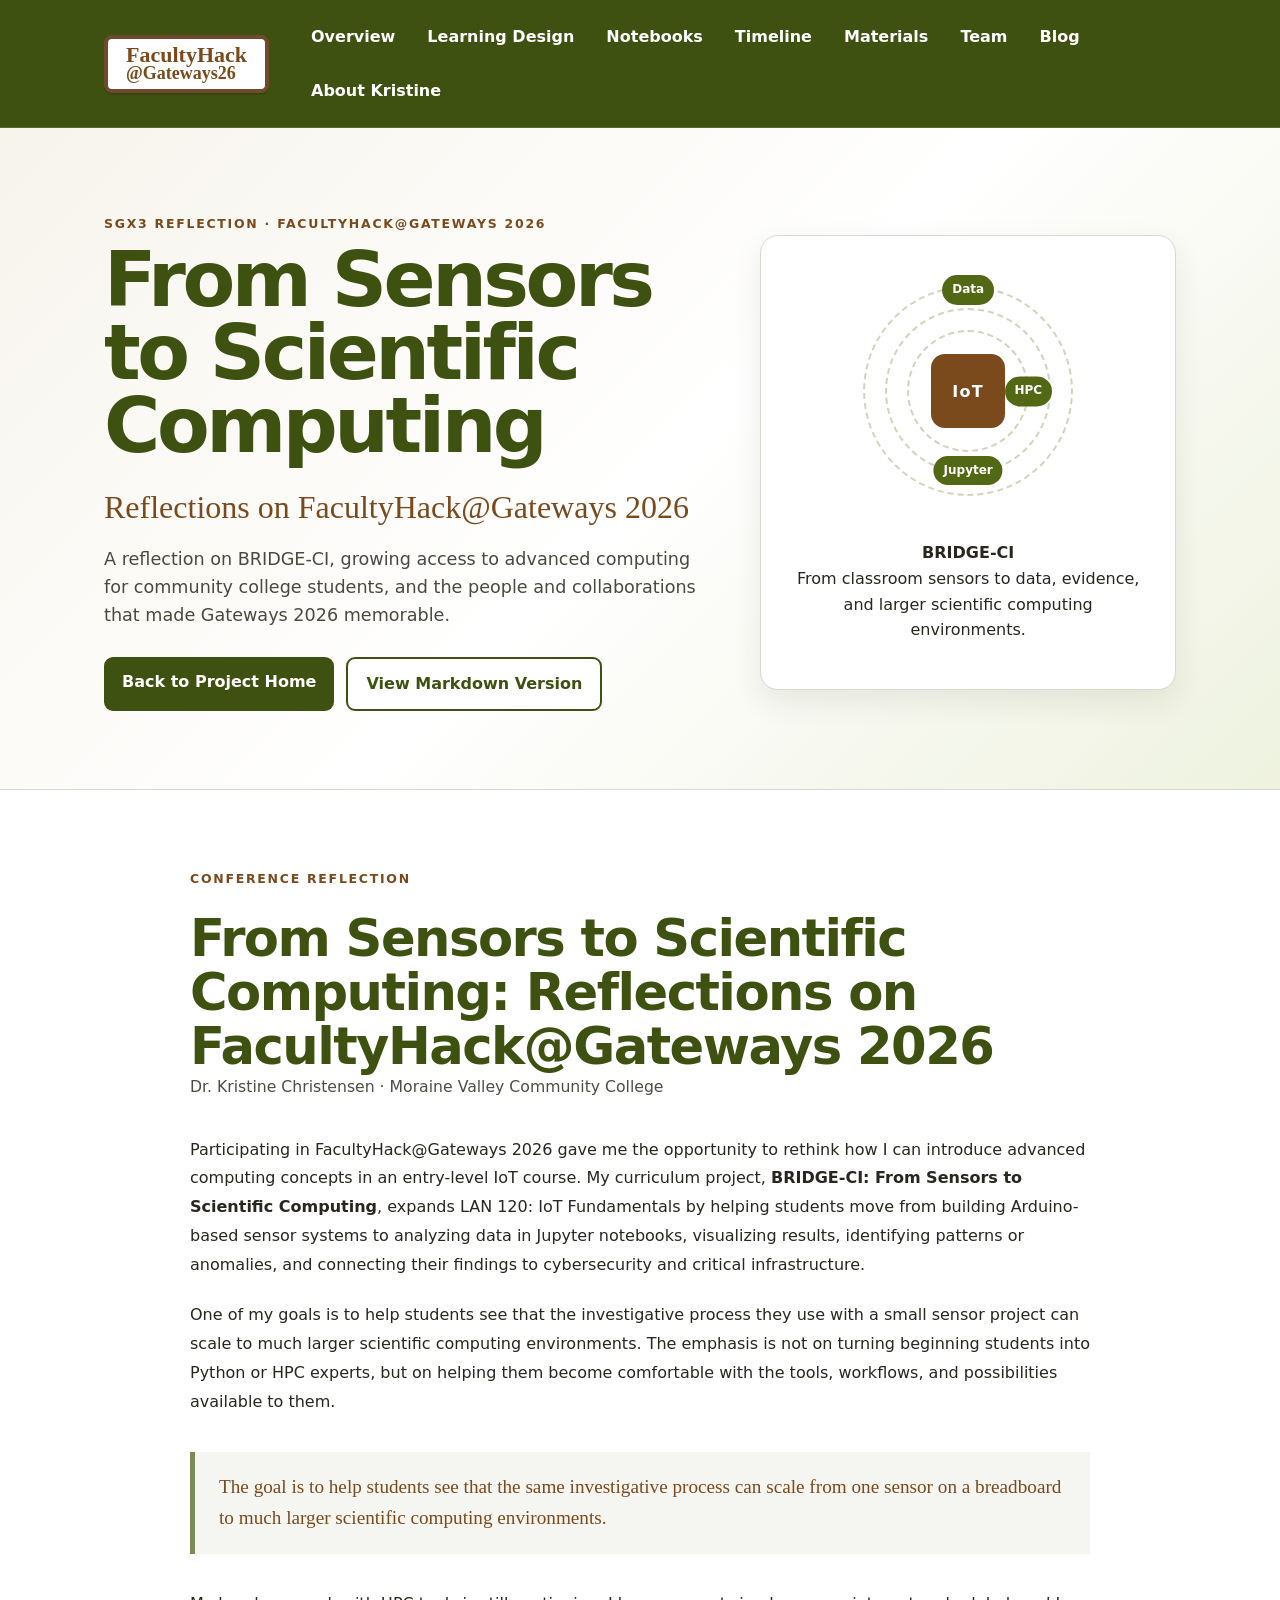
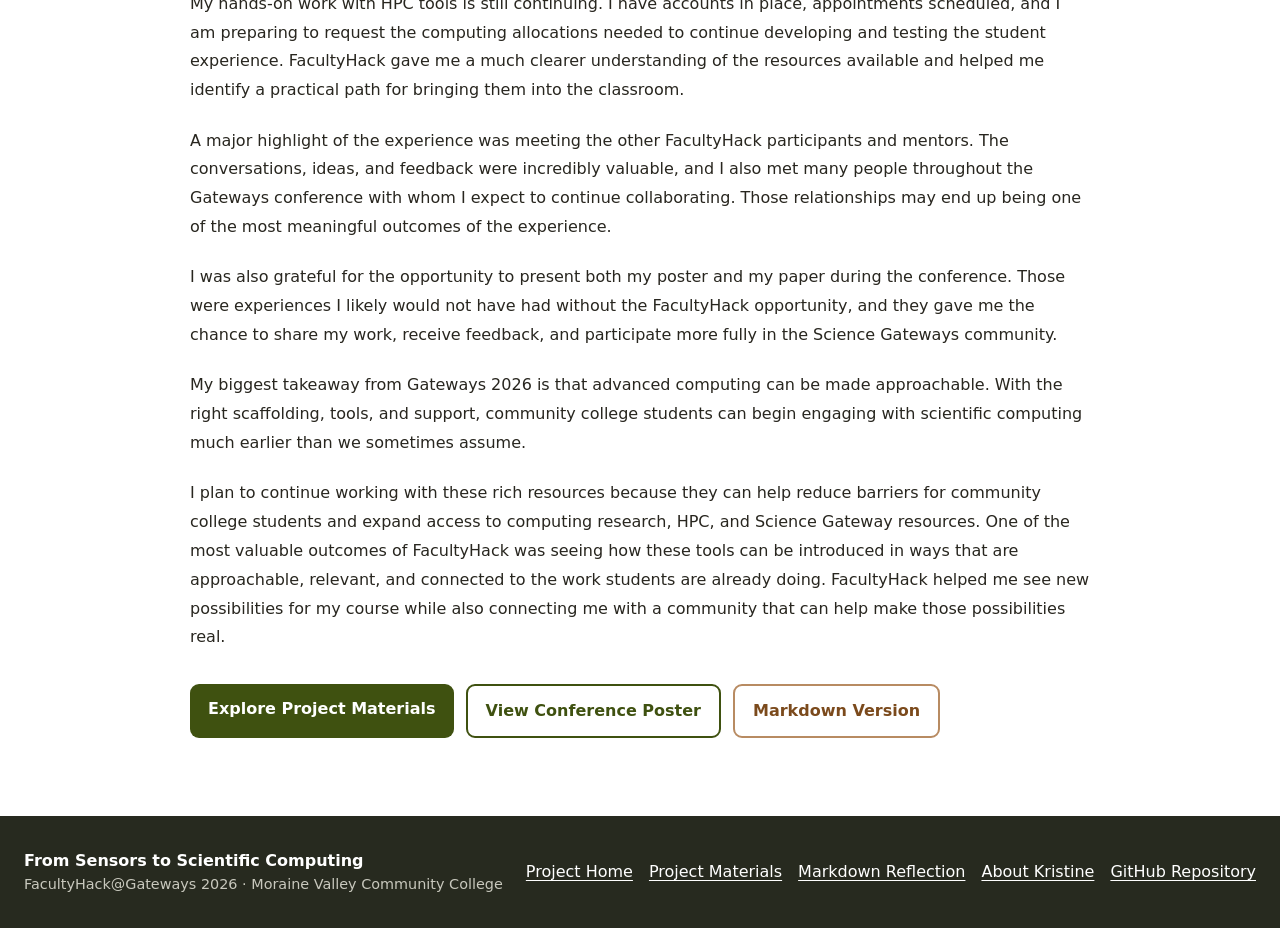
==== blog.html @ a46783b5 "Add files via upload" ====
<!doctype html>
<html lang="en">
<head>
  <meta charset="utf-8">
  <meta name="viewport" content="width=device-width, initial-scale=1">
  <title>Reflections on FacultyHack@Gateways 2026 | From Sensors to Scientific Computing</title>
  <meta name="description" content="Dr. Kristine Christensen reflects on FacultyHack@Gateways 2026, BRIDGE-CI, hands-on HPC resources, and the collaborations that grew from the conference.">
  <link rel="stylesheet" href="assets/styles.css">
  <style>
    .blog-article { max-width: 900px; margin: 0 auto; }
    .blog-article p { margin: 0 0 1.35rem; line-height: 1.8; }
    .blog-meta { margin-top: .75rem; font-size: .98rem; opacity: .82; }
    .blog-pullquote { margin: 2.25rem 0; padding: 1.25rem 1.5rem; border-left: 5px solid #7c8b55; background: rgba(124,139,85,.08); font-size: 1.2rem; line-height: 1.6; }
    .blog-actions { margin-top: 2rem; display: flex; gap: .75rem; flex-wrap: wrap; }
    @media (max-width: 720px) { .blog-article { max-width: 100%; } }
  </style>
</head>
<body>
<header class="site-header">
  <div class="nav-wrap">
    <a class="brand" href="index.html" aria-label="FacultyHack project home">
      <span class="brand-main">FacultyHack</span>
      <span class="brand-sub">@Gateways26</span>
    </a>
    <nav aria-label="Main navigation">
      <a href="index.html#overview">Overview</a>
      <a href="index.html#learning">Learning Design</a>
      <a href="index.html#notebooks">Notebooks</a>
      <a href="index.html#timeline">Timeline</a>
      <a href="project-materials/">Materials</a>
      <a href="index.html#team">Team</a>
      <a href="blog.html" aria-current="page">Blog</a>
      <a href="about.html">About Kristine</a>
    </nav>
  </div>
</header>

<main id="top">
<section class="hero hero-project">
  <div class="hero-inner">
    <div class="hero-copy">
      <p class="eyebrow">SGX3 Reflection · FacultyHack@Gateways 2026</p>
      <h1>From Sensors to Scientific Computing</h1>
      <p class="subtitle">Reflections on FacultyHack@Gateways 2026</p>
      <p class="lead">A reflection on BRIDGE-CI, growing access to advanced computing for community college students, and the people and collaborations that made Gateways 2026 memorable.</p>
      <div class="hero-actions">
        <a class="button primary" href="index.html">Back to Project Home</a>
        <a class="button secondary" href="SGX3_Blog_Reflection.md">View Markdown Version</a>
      </div>
    </div>

    <aside class="hero-card" aria-label="Animated IoT to scientific computing pathway">
      <div class="sensor-orbit" aria-hidden="true">
        <div class="sensor-chip">IoT</div>
        <div class="orbit orbit-1"><span>Data</span></div>
        <div class="orbit orbit-2"><span>Jupyter</span></div>
        <div class="orbit orbit-3"><span>HPC</span></div>
      </div>
      <p><strong>BRIDGE-CI</strong><br>From classroom sensors to data, evidence, and larger scientific computing environments.</p>
    </aside>
  </div>
</section>

<section class="section">
  <article class="blog-article">
    <div class="section-heading">
      <p class="section-kicker">Conference reflection</p>
      <h2>From Sensors to Scientific Computing: Reflections on FacultyHack@Gateways 2026</h2>
      <p class="blog-meta">Dr. Kristine Christensen · Moraine Valley Community College</p>
    </div>

    <p>Participating in FacultyHack@Gateways 2026 gave me the opportunity to rethink how I can introduce advanced computing concepts in an entry-level IoT course. My curriculum project, <strong>BRIDGE-CI: From Sensors to Scientific Computing</strong>, expands LAN 120: IoT Fundamentals by helping students move from building Arduino-based sensor systems to analyzing data in Jupyter notebooks, visualizing results, identifying patterns or anomalies, and connecting their findings to cybersecurity and critical infrastructure.</p>

    <p>One of my goals is to help students see that the investigative process they use with a small sensor project can scale to much larger scientific computing environments. The emphasis is not on turning beginning students into Python or HPC experts, but on helping them become comfortable with the tools, workflows, and possibilities available to them.</p>

    <blockquote class="blog-pullquote">The goal is to help students see that the same investigative process can scale from one sensor on a breadboard to much larger scientific computing environments.</blockquote>

    <p>My hands-on work with HPC tools is still continuing. I have accounts in place, appointments scheduled, and I am preparing to request the computing allocations needed to continue developing and testing the student experience. FacultyHack gave me a much clearer understanding of the resources available and helped me identify a practical path for bringing them into the classroom.</p>

    <p>A major highlight of the experience was meeting the other FacultyHack participants and mentors. The conversations, ideas, and feedback were incredibly valuable, and I also met many people throughout the Gateways conference with whom I expect to continue collaborating. Those relationships may end up being one of the most meaningful outcomes of the experience.</p>

    <p>I was also grateful for the opportunity to present both my poster and my paper during the conference. Those were experiences I likely would not have had without the FacultyHack opportunity, and they gave me the chance to share my work, receive feedback, and participate more fully in the Science Gateways community.</p>

    <p>My biggest takeaway from Gateways 2026 is that advanced computing can be made approachable. With the right scaffolding, tools, and support, community college students can begin engaging with scientific computing much earlier than we sometimes assume.</p>

    <p>I plan to continue working with these rich resources because they can help reduce barriers for community college students and expand access to computing research, HPC, and Science Gateway resources. One of the most valuable outcomes of FacultyHack was seeing how these tools can be introduced in ways that are approachable, relevant, and connected to the work students are already doing. FacultyHack helped me see new possibilities for my course while also connecting me with a community that can help make those possibilities real.</p>

    <div class="blog-actions">
      <a class="button primary" href="project-materials/">Explore Project Materials</a>
      <a class="button secondary" href="project-materials/poster/ChristensenFacultyHack_Gateways26.pdf" target="_blank" rel="noopener">View Conference Poster</a>
      <a class="button ghost" href="SGX3_Blog_Reflection.md">Markdown Version</a>
    </div>
  </article>
</section>
</main>

<footer>
  <div>
    <strong>From Sensors to Scientific Computing</strong>
    <span>FacultyHack@Gateways 2026 · Moraine Valley Community College</span>
  </div>
  <div class="footer-links">
    <a href="index.html">Project Home</a>
    <a href="project-materials/">Project Materials</a>
    <a href="SGX3_Blog_Reflection.md">Markdown Reflection</a>
    <a href="about.html">About Kristine</a>
    <a href="https://github.com/kristinechristensen/FacultyHack26">GitHub Repository</a>
  </div>
</footer>
</body>
</html>
---- assets/styles.css ----
:root{
  --olive:#526815;
  --olive-dark:#3f5110;
  --olive-soft:#edf1df;
  --brown:#7b4a1c;
  --brown-soft:#f4eadf;
  --ink:#28261f;
  --muted:#6e6a5e;
  --paper:#fff;
  --wash:#faf9f5;
  --line:#d7d9d0;
  --shadow:0 12px 30px rgba(51,49,35,.09);
  --radius:18px;
}
*{box-sizing:border-box}
html{scroll-behavior:smooth}
body{margin:0;font-family:Inter, ui-sans-serif, system-ui,-apple-system,BlinkMacSystemFont,"Segoe UI",sans-serif;color:var(--ink);background:var(--paper);line-height:1.6}
a{color:var(--olive-dark);text-decoration-thickness:1px;text-underline-offset:3px}
.site-header{position:sticky;top:0;z-index:50;background:var(--olive-dark);border-bottom:1px solid rgba(255,255,255,.15)}
.nav-wrap{max-width:1120px;margin:auto;display:flex;align-items:center;justify-content:space-between;gap:30px;padding:14px 24px}
.brand{display:inline-flex;flex-direction:column;background:white;color:var(--brown);border:4px solid #704a2d;border-radius:8px;padding:6px 18px;line-height:.95;text-decoration:none;box-shadow:0 2px 0 rgba(0,0,0,.15)}
.brand-main{font-family:Georgia,serif;font-size:22px;font-weight:800}
.brand-sub{font-family:Georgia,serif;font-size:18px;font-weight:800}
nav{display:flex;gap:8px;flex-wrap:wrap}
nav a{color:white;text-decoration:none;font-weight:700;padding:10px 12px;border-radius:7px}
nav a:hover{background:rgba(255,255,255,.12)}
.hero{background:linear-gradient(135deg,#f7f4ec 0%,#fff 52%,#eef2df 100%);border-bottom:1px solid var(--line)}
.hero-inner{max-width:1120px;margin:auto;padding:86px 24px 78px;display:grid;grid-template-columns:1.4fr .8fr;gap:56px;align-items:center}
.eyebrow,.section-kicker{text-transform:uppercase;letter-spacing:.14em;font-weight:800;color:var(--brown);font-size:.78rem;margin:0 0 10px}
h1{font-size:clamp(3rem,6vw,5.7rem);line-height:.95;letter-spacing:-.045em;margin:0;color:var(--olive-dark);max-width:850px}
.subtitle{font-family:Georgia,serif;font-size:clamp(1.35rem,2.5vw,2rem);line-height:1.25;color:var(--brown);margin:24px 0 18px}
.lead{font-size:1.1rem;max-width:760px;color:#4b493f}
.hero-actions{display:flex;gap:12px;flex-wrap:wrap;margin-top:28px}
.button{display:inline-block;padding:12px 18px;border-radius:9px;font-weight:800;text-decoration:none}
.button.primary{background:var(--olive-dark);color:white}
.button.secondary{border:2px solid var(--olive-dark);color:var(--olive-dark);background:white}
.hero-card{background:white;border:1px solid var(--line);border-radius:var(--radius);padding:30px;box-shadow:var(--shadow);text-align:center}
.sensor-orbit{width:250px;height:250px;margin:0 auto 24px;position:relative}
.sensor-chip{position:absolute;inset:88px;background:var(--brown);color:white;display:grid;place-items:center;border-radius:14px;font-weight:900;letter-spacing:.08em;z-index:3}
.orbit{position:absolute;border:2px dashed rgba(82,104,21,.28);border-radius:50%;inset:20px;animation:spin 20s linear infinite}
.orbit span{position:absolute;top:-13px;left:50%;transform:translateX(-50%);background:var(--olive);color:white;padding:5px 10px;border-radius:999px;font-size:.75rem;font-weight:800}
.orbit-2{inset:42px;animation-direction:reverse;animation-duration:16s}
.orbit-2 span{top:auto;bottom:-13px}
.orbit-3{inset:64px;animation-duration:12s}
.orbit-3 span{top:50%;left:auto;right:-25px;transform:translateY(-50%)}
@keyframes spin{to{transform:rotate(360deg)}} 
.section{max-width:1120px;margin:auto;padding:78px 24px}
.section.alt{max-width:none;background:var(--wash);border-top:1px solid #eee;border-bottom:1px solid #eee}
.section.alt>*{max-width:1120px;margin-left:auto;margin-right:auto}
.section-heading{margin-bottom:34px}
.section-heading h2{font-size:clamp(2.1rem,4vw,3.5rem);line-height:1.05;margin:0;color:var(--olive-dark);letter-spacing:-.03em}
.heading-note{max-width:760px;color:var(--muted);font-size:1.05rem}
.two-col{display:grid;grid-template-columns:1.25fr .75fr;gap:44px;align-items:start}
.two-col p{font-size:1.08rem}
.fact-card{border:1px solid var(--line);border-radius:var(--radius);background:var(--wash);padding:10px 24px}
.fact-card dl{margin:0}
.fact-card dl div{padding:14px 0;border-bottom:1px solid var(--line)}
.fact-card dl div:last-child{border-bottom:0}
dt{font-size:.75rem;text-transform:uppercase;letter-spacing:.1em;font-weight:800;color:var(--brown)}
dd{margin:3px 0 0;font-weight:700}
.compare-grid{display:grid!important;grid-template-columns:1fr 70px 1.1fr;gap:18px;align-items:stretch}
.compare-card{background:white;border:1px solid var(--line);border-radius:var(--radius);padding:28px;box-shadow:0 4px 18px rgba(0,0,0,.04)}
.compare-card.featured{border:2px solid var(--olive)}
.compare-card h3{font-size:1.35rem;margin:10px 0}
.compare-card li{margin:7px 0}
.arrow-card{display:grid;place-items:center;font-size:3rem;color:var(--brown);font-weight:800}
.tag{display:inline-block;background:var(--olive);color:white;font-weight:800;border-radius:999px;padding:4px 10px;font-size:.76rem;text-transform:uppercase;letter-spacing:.08em}
.tag.muted{background:#76756c}
.journey{display:grid!important;grid-template-columns:repeat(3,1fr);gap:12px;margin-top:28px!important}
.journey div{background:var(--olive-dark);color:white;border-radius:14px;padding:18px}
.journey span{display:inline-grid;place-items:center;width:30px;height:30px;background:#fff;color:var(--olive-dark);border-radius:50%;font-weight:900;margin-right:8px}
.journey strong{display:inline}
.journey small{display:block;margin:7px 0 0 38px;color:#e8ecd8}
.bridge-grid{display:grid;grid-template-columns:repeat(3,1fr);gap:14px}
.bridge-grid div{border:1px solid var(--line);border-radius:16px;padding:20px;background:white}
.bridge-grid b{display:inline-grid;place-items:center;width:42px;height:42px;background:var(--olive-dark);color:white;border-radius:10px;font-size:1.4rem;margin-right:10px}
.bridge-grid strong{font-size:1.05rem}
.bridge-grid span{display:block;margin:9px 0 0 54px;color:var(--muted)}
.ci-callout{margin-top:24px;background:var(--brown-soft);border-left:5px solid var(--brown);padding:18px 20px;border-radius:0 12px 12px 0}
.card-grid{display:grid!important;gap:18px}
.card-grid.three{grid-template-columns:repeat(3,1fr)}
.resource-card{background:white;border:1px solid var(--line);border-radius:var(--radius);padding:24px;box-shadow:0 5px 20px rgba(0,0,0,.04)}
.resource-card h3{font-size:1.35rem;margin:8px 0}
.resource-card .use{color:var(--muted)}
.resource-icon{font-size:2rem}
.student-data{display:flex!important;gap:18px;align-items:center;background:var(--olive-soft);border-radius:var(--radius);padding:24px;margin-top:18px!important}
.student-data h3{margin:0}
.student-data p{margin:4px 0 0}
.workflow{display:grid;grid-template-columns:repeat(4,1fr);gap:12px}
.workflow div{border-top:5px solid var(--olive);background:var(--wash);padding:18px;border-radius:8px 8px 14px 14px}
.workflow span{font-size:.78rem;font-weight:900;color:var(--brown)}
.workflow strong{display:block;font-size:1.08rem}
.workflow p{font-size:.9rem;margin:6px 0 0;color:var(--muted)}
.assessment-box{display:grid;grid-template-columns:1fr 1fr;gap:34px;margin-top:34px;background:var(--olive-dark);color:white;border-radius:var(--radius);padding:32px}
.assessment-box .section-kicker{color:#e8d8c8}
.assessment-box h3{font-size:1.7rem;margin:8px 0}
.rubric-mini{display:grid;gap:5px}
.rubric-mini span{display:flex;justify-content:space-between;gap:14px;background:rgba(255,255,255,.1);padding:7px 10px;border-radius:6px}
.deliverables{display:grid!important;gap:12px}
.deliverable{display:grid;grid-template-columns:auto 1fr auto;gap:18px;align-items:center;background:white;border:1px solid var(--line);border-radius:14px;padding:18px 20px;text-decoration:none;color:var(--ink)}
.deliverable:hover{border-color:var(--olive);transform:translateY(-1px)}
.deliverable .num{display:grid;place-items:center;width:36px;height:36px;border-radius:50%;background:var(--brown);color:white;font-weight:900}
.deliverable strong{display:block}
.deliverable small{color:var(--muted)}
.small-note{color:var(--muted);font-size:.86rem;margin-top:15px!important}
.people-grid{display:grid;grid-template-columns:repeat(3,1fr);gap:16px}
.person-card{display:flex;gap:16px;align-items:center;border:1px solid var(--line);border-radius:var(--radius);padding:20px}
.person-card h3{margin:0 0 5px}
.person-card p{margin:0;color:var(--muted)}
.avatar{width:62px;height:62px;border-radius:50%;display:grid;place-items:center;flex:0 0 auto}
.initials{background:var(--olive-soft);color:var(--olive-dark);font-weight:900}
.callout{padding-top:20px}
blockquote{font-family:Georgia,serif;font-size:clamp(1.45rem,2.8vw,2.25rem);line-height:1.35;color:var(--brown);border-left:6px solid var(--olive);padding-left:24px;margin:0}
footer{background:#272a1f;color:white;padding:32px 24px;display:flex;align-items:center;justify-content:space-between;gap:20px}
footer>div:first-child{display:flex;flex-direction:column}
footer span{color:#c8c8bd;font-size:.9rem}
.footer-links{display:flex;gap:16px;flex-wrap:wrap}
.footer-links a{color:white}
@media(max-width:900px){
  .hero-inner,.two-col,.assessment-box{grid-template-columns:1fr}
  .card-grid.three,.people-grid{grid-template-columns:1fr 1fr}
  .workflow{grid-template-columns:repeat(2,1fr)}
  .compare-grid{grid-template-columns:1fr}
  .arrow-card{transform:rotate(90deg)}
  .bridge-grid{grid-template-columns:repeat(2,1fr)}
  nav{display:none}
}
@media(max-width:620px){
  .hero-inner{padding-top:54px}
  .card-grid.three,.people-grid,.journey,.bridge-grid,.workflow{grid-template-columns:1fr}
  footer{flex-direction:column;align-items:flex-start}
}

.person-card.photo-card{align-items:center}
.person-photo{
  width:92px;height:92px;object-fit:cover;border-radius:14px;
  border:3px solid var(--olive-soft);box-shadow:0 5px 14px rgba(0,0,0,.08);flex:0 0 auto
}
.materials-teaser{
  display:grid!important;grid-template-columns:repeat(4,1fr);gap:14px;margin-bottom:24px!important
}
.materials-teaser div{
  background:white;border:1px solid var(--line);border-radius:14px;padding:20px
}
.materials-teaser strong{display:block;font-size:1.05rem;color:var(--olive-dark)}
.materials-teaser span{display:block;color:var(--muted);font-size:.92rem;margin-top:6px}
@media(max-width:900px){.materials-teaser{grid-template-columns:repeat(2,1fr)}}
@media(max-width:620px){.materials-teaser{grid-template-columns:1fr}.person-photo{width:78px;height:78px}}

.compact-hero .hero-inner.single{grid-template-columns:1fr;padding-top:58px;padding-bottom:50px}
.compact-hero h1{font-size:clamp(2.8rem,5vw,4.6rem)}
.material-groups{display:grid;grid-template-columns:repeat(2,1fr);gap:18px}
.material-group{background:var(--wash);border:1px solid var(--line);border-radius:var(--radius);padding:24px}
.material-group h3{margin-top:0;color:var(--olive-dark);font-size:1.3rem}
.material-group a{display:block;padding:9px 0;border-bottom:1px solid var(--line);font-weight:700}
.material-group a:last-child{border-bottom:0}
@media(max-width:700px){.material-groups{grid-template-columns:1fr}}


/* About page */
.nav-current{background:rgba(255,255,255,.13)}
.about-hero{background:linear-gradient(135deg,#f7f4ec 0%,#ffffff 58%,#edf1df 100%);border-bottom:1px solid var(--line)}
.about-hero-inner{max-width:1120px;margin:auto;padding:76px 24px 72px;display:grid;grid-template-columns:330px 1fr;gap:54px;align-items:center}
.about-photo-wrap{position:relative}
.about-photo-wrap:before{content:"";position:absolute;inset:-14px 18px 18px -14px;border-radius:28px;background:var(--olive-soft);z-index:0}
.about-photo{position:relative;z-index:1;width:100%;aspect-ratio:4/5;object-fit:cover;border-radius:24px;border:5px solid white;box-shadow:var(--shadow)}
.about-intro h1{font-size:clamp(3rem,5vw,5rem);max-width:760px}
.about-role{font-family:Georgia,serif;color:var(--brown);font-size:1.35rem;line-height:1.35;margin:22px 0 14px}
.about-lead{font-size:1.08rem;color:#4b493f;max-width:760px}
.about-copy{align-items:stretch}
.highlight-panel{display:grid;grid-template-columns:1fr 1fr;gap:12px;background:var(--olive-dark);border-radius:var(--radius);padding:18px;color:white}
.highlight-panel div{background:rgba(255,255,255,.09);border-radius:12px;padding:17px;min-height:115px;display:flex;flex-direction:column;justify-content:center}
.highlight-panel span{font-family:Georgia,serif;font-weight:800;font-size:1.7rem;color:#f2e5c9}
.highlight-panel strong{font-size:.92rem;margin-top:4px}
.about-card-grid{display:grid!important;grid-template-columns:repeat(3,1fr);gap:18px}
.about-card{background:white;border:1px solid var(--line);border-radius:var(--radius);padding:24px;box-shadow:0 5px 20px rgba(0,0,0,.04)}
.about-card h3{font-size:1.25rem;margin:10px 0 8px;color:var(--olive-dark)}
.about-card p{margin:0;color:#4b493f}
.about-card .small-note{margin-top:10px!important}
.about-icon{font-size:2rem}
.resume-callout{padding-top:44px;padding-bottom:70px}
.resume-callout-inner{background:var(--brown-soft);border:1px solid #ead8c5;border-radius:var(--radius);padding:30px 34px;display:flex;justify-content:space-between;gap:32px;align-items:center}
.resume-callout h2{font-size:2rem;margin:2px 0 8px;color:var(--olive-dark)}
.resume-callout p{margin:0;max-width:760px}
.large-button{white-space:nowrap;padding:14px 22px}
@media(max-width:900px){
  .about-hero-inner{grid-template-columns:240px 1fr;gap:34px}
  .about-card-grid{grid-template-columns:repeat(2,1fr)}
}
@media(max-width:680px){
  .about-hero-inner{grid-template-columns:1fr;padding-top:48px}
  .about-photo-wrap{max-width:280px}
  .about-card-grid,.highlight-panel{grid-template-columns:1fr}
  .resume-callout-inner{flex-direction:column;align-items:flex-start}
}

/* ===== Expanded project-home components ===== */
.button.ghost{background:transparent;color:var(--brown);border:2px solid #b88b62}
.hero-project .hero-inner{grid-template-columns:1.3fr .9fr}
.bridge-hero-card{text-align:left}
.bridge-hero-card h2{font-family:Georgia,serif;color:var(--olive-dark);font-size:1.9rem;margin:.15rem 0 1rem}
.mini-kicker{color:var(--brown);font-size:.75rem;text-transform:uppercase;letter-spacing:.13em;font-weight:900;margin:0}
.hero-bridge-flow{display:grid;grid-template-columns:repeat(3,1fr);gap:10px}
.hero-bridge-flow div{background:var(--wash);border:1px solid var(--line);border-radius:12px;padding:10px;text-align:center}
.hero-bridge-flow span{display:grid;place-items:center;width:36px;height:36px;background:var(--olive-dark);color:white;border-radius:50%;font-weight:900;margin:0 auto 5px}
.hero-bridge-flow b{display:block;font-size:.78rem;color:var(--ink)}
.hero-card-note{font-size:.91rem;color:var(--muted);margin:18px 0 0}
.prose-large p{font-size:1.08rem}
.journey-large{margin-bottom:44px!important}
.split-feature{display:grid;grid-template-columns:1.25fr .75fr;gap:30px;align-items:start;margin-top:42px!important}
.goal-list{display:grid;gap:10px}
.goal-list>div{display:grid;grid-template-columns:48px 1fr;gap:12px;align-items:start;background:white;border:1px solid var(--line);border-radius:14px;padding:16px 18px}
.goal-list>div>span{display:grid;place-items:center;width:42px;height:42px;background:var(--olive-soft);border-radius:12px;font-size:1.35rem}
.goal-list p{margin:0;color:#4b493f;font-size:.96rem}
.goal-list strong{color:var(--olive-dark)}
.bridge-stack{display:grid;gap:8px}
.bridge-stack>div{display:grid;grid-template-columns:42px 1fr;gap:12px;align-items:center;background:var(--brown-soft);border:1px solid #ead8c5;border-radius:12px;padding:10px 12px}
.bridge-stack b{display:grid;place-items:center;width:38px;height:38px;border-radius:50%;background:var(--brown);color:white;font-size:1.1rem}
.bridge-stack span{font-size:.93rem;color:#4b493f}
.bridge-stack strong{color:var(--olive-dark)}
.resource-strip{display:grid;grid-template-columns:repeat(3,1fr);gap:16px;margin-bottom:30px}
.resource-strip article{background:white;border:1px solid var(--line);border-radius:var(--radius);padding:22px;box-shadow:0 5px 20px rgba(0,0,0,.04)}
.resource-strip h3{font-size:1.3rem;margin:6px 0}.resource-strip p{color:var(--muted);font-size:.94rem}.resource-strip a{font-weight:800}
.dataset-table-wrap{overflow-x:auto;border:1px solid var(--line);border-radius:var(--radius);background:white}
.site-table{border-collapse:collapse;width:100%;min-width:720px}
.site-table th{background:var(--olive-dark);color:white;text-align:left;padding:13px 15px;font-size:.82rem;text-transform:uppercase;letter-spacing:.05em}
.site-table td{padding:14px 15px;border-bottom:1px solid var(--line);vertical-align:top}
.site-table tr:last-child td{border-bottom:0}.site-table tbody tr:nth-child(even){background:#fbfbf7}
.preview-grid{display:grid;grid-template-columns:repeat(3,1fr);gap:18px}
.preview-card{display:flex;flex-direction:column;background:white;border:1px solid var(--line);border-radius:var(--radius);overflow:hidden;text-decoration:none;color:var(--ink);box-shadow:0 8px 24px rgba(51,49,35,.06);transition:.2s ease}
.preview-card:hover{transform:translateY(-3px);box-shadow:0 12px 28px rgba(51,49,35,.11)}
.preview-card img{width:100%;aspect-ratio:4/3;object-fit:cover;object-position:top;border-bottom:1px solid var(--line)}
.preview-card>div{padding:18px}.preview-card span{display:block;color:var(--brown);font-size:.74rem;text-transform:uppercase;letter-spacing:.09em;font-weight:900}.preview-card strong{display:block;color:var(--olive-dark);font-size:1.16rem;margin:3px 0}.preview-card small{display:block;color:var(--muted);line-height:1.45}
.timeline-frame{display:block;max-width:850px;margin:auto;border:1px solid var(--line);border-radius:22px;overflow:hidden;box-shadow:var(--shadow);background:white}
.timeline-frame img{display:block;width:100%;height:auto}
.workflow-compact{grid-template-columns:repeat(4,1fr)}
.project-bottom-grid{display:grid;grid-template-columns:1.15fr .85fr;gap:20px;margin-top:28px!important;align-items:stretch}
.assessment-light{display:block;background:var(--olive-dark);margin:0;padding:28px}
.assessment-light h3{margin-top:4px}.assessment-light p{max-width:680px}.assessment-light .button{margin-top:8px}
.grade-card{background:white;border:1px solid var(--line);border-radius:var(--radius);padding:28px;box-shadow:0 5px 20px rgba(0,0,0,.04)}
.grade-card h3{margin:4px 0 16px;color:var(--olive-dark);font-size:1.5rem}
.grade-table{width:100%;border-collapse:collapse}.grade-table td{padding:11px 8px;border-bottom:1px solid var(--line)}.grade-table td:last-child{text-align:right;font-weight:900}.grade-table .emphasis{background:var(--olive-soft);color:var(--olive-dark);font-weight:900}.grade-table .total{font-weight:900;border-top:2px solid var(--olive-dark)}
.materials-grid-rich{display:grid;grid-template-columns:repeat(4,1fr);gap:14px}
.materials-grid-rich>a{display:grid;grid-template-columns:46px 1fr;gap:12px;align-items:center;border:1px solid var(--line);border-radius:14px;padding:17px;background:white;text-decoration:none;color:var(--ink);transition:.2s ease}
.materials-grid-rich>a:hover{border-color:var(--olive);transform:translateY(-2px);box-shadow:0 7px 20px rgba(0,0,0,.06)}
.materials-grid-rich>a>span{display:grid;place-items:center;width:44px;height:44px;border-radius:12px;background:var(--olive-soft);font-size:1.35rem}
.materials-grid-rich strong{display:block;color:var(--olive-dark)}.materials-grid-rich small{display:block;color:var(--muted);line-height:1.3;margin-top:3px}
.poster-showcase{display:grid!important;grid-template-columns:.58fr 1fr;gap:42px;align-items:center}
.poster-preview{display:block;background:white;border:1px solid var(--line);border-radius:18px;padding:10px;box-shadow:var(--shadow)}.poster-preview img{display:block;width:100%;height:auto;border-radius:10px}
.poster-copy h3{font-family:Georgia,serif;color:var(--olive-dark);font-size:2rem;margin:.2rem 0 .8rem}.poster-copy p{font-size:1.05rem;color:#4b493f}
.final-callout{padding-bottom:78px}
code{background:#efefe9;border:1px solid #ddddcf;border-radius:6px;padding:2px 6px;font-size:.92em}
@media(max-width:900px){
  .hero-project .hero-inner,.split-feature,.project-bottom-grid,.poster-showcase{grid-template-columns:1fr}
  .preview-grid,.resource-strip{grid-template-columns:1fr 1fr}
  .materials-grid-rich{grid-template-columns:repeat(2,1fr)}
}
@media(max-width:620px){
  .hero-bridge-flow,.preview-grid,.resource-strip,.materials-grid-rich{grid-template-columns:1fr}
  .workflow-compact{grid-template-columns:1fr 1fr}
}
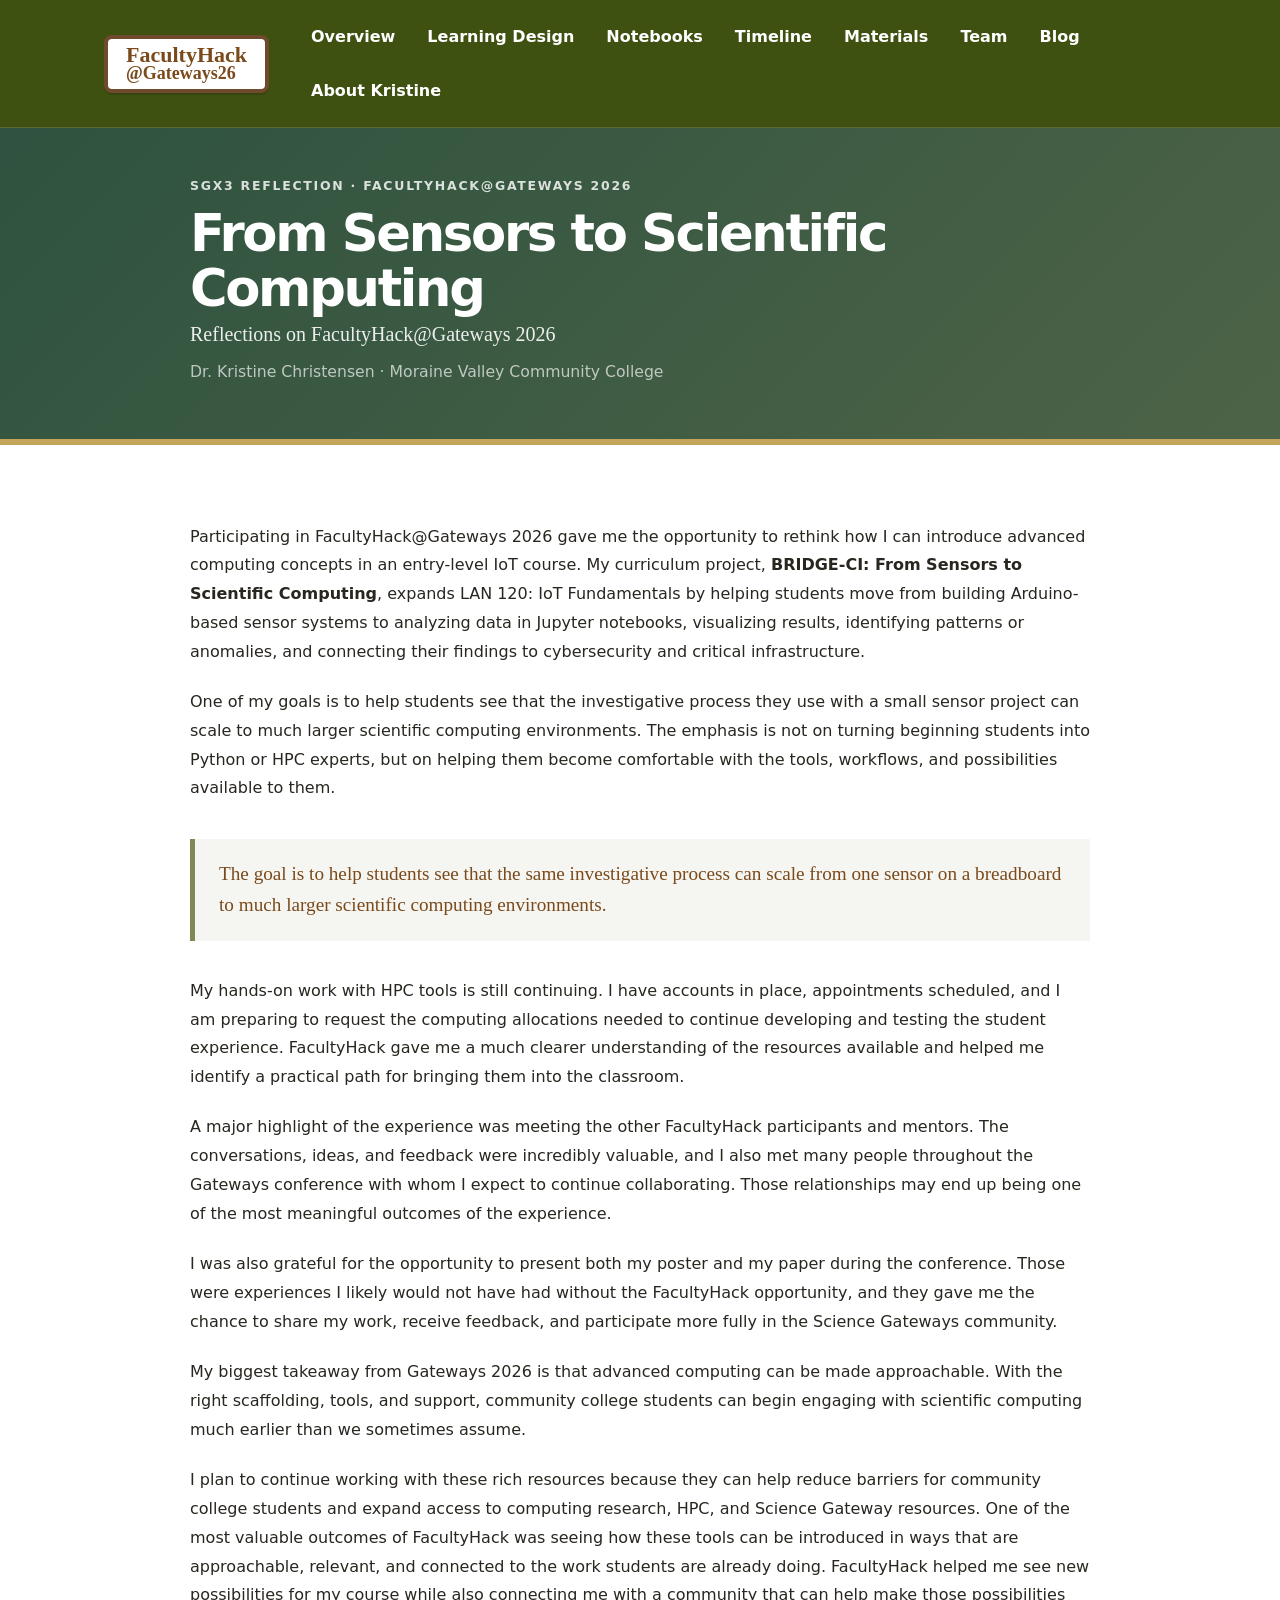
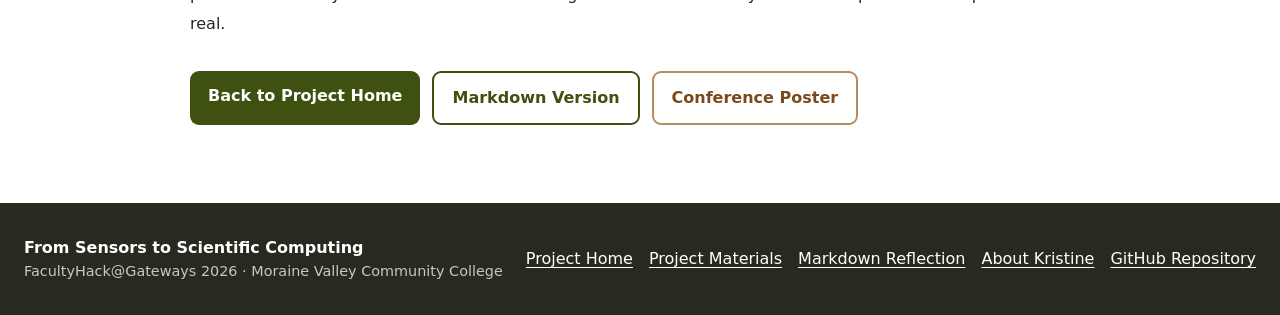
==== commit fa05c8c8: "Add files via upload" ====
--- a/blog.html
+++ b/blog.html
@@ -12,6 +12,11 @@
     .blog-meta { margin-top: .75rem; font-size: .98rem; opacity: .82; }
     .blog-pullquote { margin: 2.25rem 0; padding: 1.25rem 1.5rem; border-left: 5px solid #7c8b55; background: rgba(124,139,85,.08); font-size: 1.2rem; line-height: 1.6; }
     .blog-actions { margin-top: 2rem; display: flex; gap: .75rem; flex-wrap: wrap; }
+    .blog-header { padding: 3rem 1.5rem 2.4rem; background: linear-gradient(135deg, rgba(42,79,59,.98), rgba(70,93,64,.96)); color: #fff; border-bottom: 6px solid #c5a55b; }
+    .blog-header-inner { max-width: 900px; margin: 0 auto; }
+    .blog-header h1 { margin: .2rem 0 .35rem; font-size: clamp(2rem, 4vw, 3.4rem); line-height: 1.08; color: #fff; }
+    .blog-header .subtitle { margin: 0; font-size: 1.25rem; color: rgba(255,255,255,.9); }
+    .blog-header .eyebrow, .blog-header .blog-meta { color: rgba(255,255,255,.82); }
     @media (max-width: 720px) { .blog-article { max-width: 100%; } }
   </style>
 </head>
@@ -36,39 +41,17 @@
 </header>
 
 <main id="top">
-<section class="hero hero-project">
-  <div class="hero-inner">
-    <div class="hero-copy">
-      <p class="eyebrow">SGX3 Reflection · FacultyHack@Gateways 2026</p>
-      <h1>From Sensors to Scientific Computing</h1>
-      <p class="subtitle">Reflections on FacultyHack@Gateways 2026</p>
-      <p class="lead">A reflection on BRIDGE-CI, growing access to advanced computing for community college students, and the people and collaborations that made Gateways 2026 memorable.</p>
-      <div class="hero-actions">
-        <a class="button primary" href="index.html">Back to Project Home</a>
-        <a class="button secondary" href="SGX3_Blog_Reflection.md">View Markdown Version</a>
-      </div>
-    </div>
-
-    <aside class="hero-card" aria-label="Animated IoT to scientific computing pathway">
-      <div class="sensor-orbit" aria-hidden="true">
-        <div class="sensor-chip">IoT</div>
-        <div class="orbit orbit-1"><span>Data</span></div>
-        <div class="orbit orbit-2"><span>Jupyter</span></div>
-        <div class="orbit orbit-3"><span>HPC</span></div>
-      </div>
-      <p><strong>BRIDGE-CI</strong><br>From classroom sensors to data, evidence, and larger scientific computing environments.</p>
-    </aside>
+<section class="blog-header">
+  <div class="blog-header-inner">
+    <p class="eyebrow">SGX3 Reflection · FacultyHack@Gateways 2026</p>
+    <h1>From Sensors to Scientific Computing</h1>
+    <p class="subtitle">Reflections on FacultyHack@Gateways 2026</p>
+    <p class="blog-meta">Dr. Kristine Christensen · Moraine Valley Community College</p>
   </div>
 </section>
 
 <section class="section">
   <article class="blog-article">
-    <div class="section-heading">
-      <p class="section-kicker">Conference reflection</p>
-      <h2>From Sensors to Scientific Computing: Reflections on FacultyHack@Gateways 2026</h2>
-      <p class="blog-meta">Dr. Kristine Christensen · Moraine Valley Community College</p>
-    </div>
-
     <p>Participating in FacultyHack@Gateways 2026 gave me the opportunity to rethink how I can introduce advanced computing concepts in an entry-level IoT course. My curriculum project, <strong>BRIDGE-CI: From Sensors to Scientific Computing</strong>, expands LAN 120: IoT Fundamentals by helping students move from building Arduino-based sensor systems to analyzing data in Jupyter notebooks, visualizing results, identifying patterns or anomalies, and connecting their findings to cybersecurity and critical infrastructure.</p>
 
     <p>One of my goals is to help students see that the investigative process they use with a small sensor project can scale to much larger scientific computing environments. The emphasis is not on turning beginning students into Python or HPC experts, but on helping them become comfortable with the tools, workflows, and possibilities available to them.</p>
@@ -86,9 +69,9 @@
     <p>I plan to continue working with these rich resources because they can help reduce barriers for community college students and expand access to computing research, HPC, and Science Gateway resources. One of the most valuable outcomes of FacultyHack was seeing how these tools can be introduced in ways that are approachable, relevant, and connected to the work students are already doing. FacultyHack helped me see new possibilities for my course while also connecting me with a community that can help make those possibilities real.</p>
 
     <div class="blog-actions">
-      <a class="button primary" href="project-materials/">Explore Project Materials</a>
-      <a class="button secondary" href="project-materials/poster/ChristensenFacultyHack_Gateways26.pdf" target="_blank" rel="noopener">View Conference Poster</a>
-      <a class="button ghost" href="SGX3_Blog_Reflection.md">Markdown Version</a>
+      <a class="button primary" href="index.html">Back to Project Home</a>
+      <a class="button secondary" href="SGX3_Blog_Reflection.md">Markdown Version</a>
+      <a class="button ghost" href="project-materials/poster/ChristensenFacultyHack_Gateways26.pdf" target="_blank" rel="noopener">Conference Poster</a>
     </div>
   </article>
 </section>
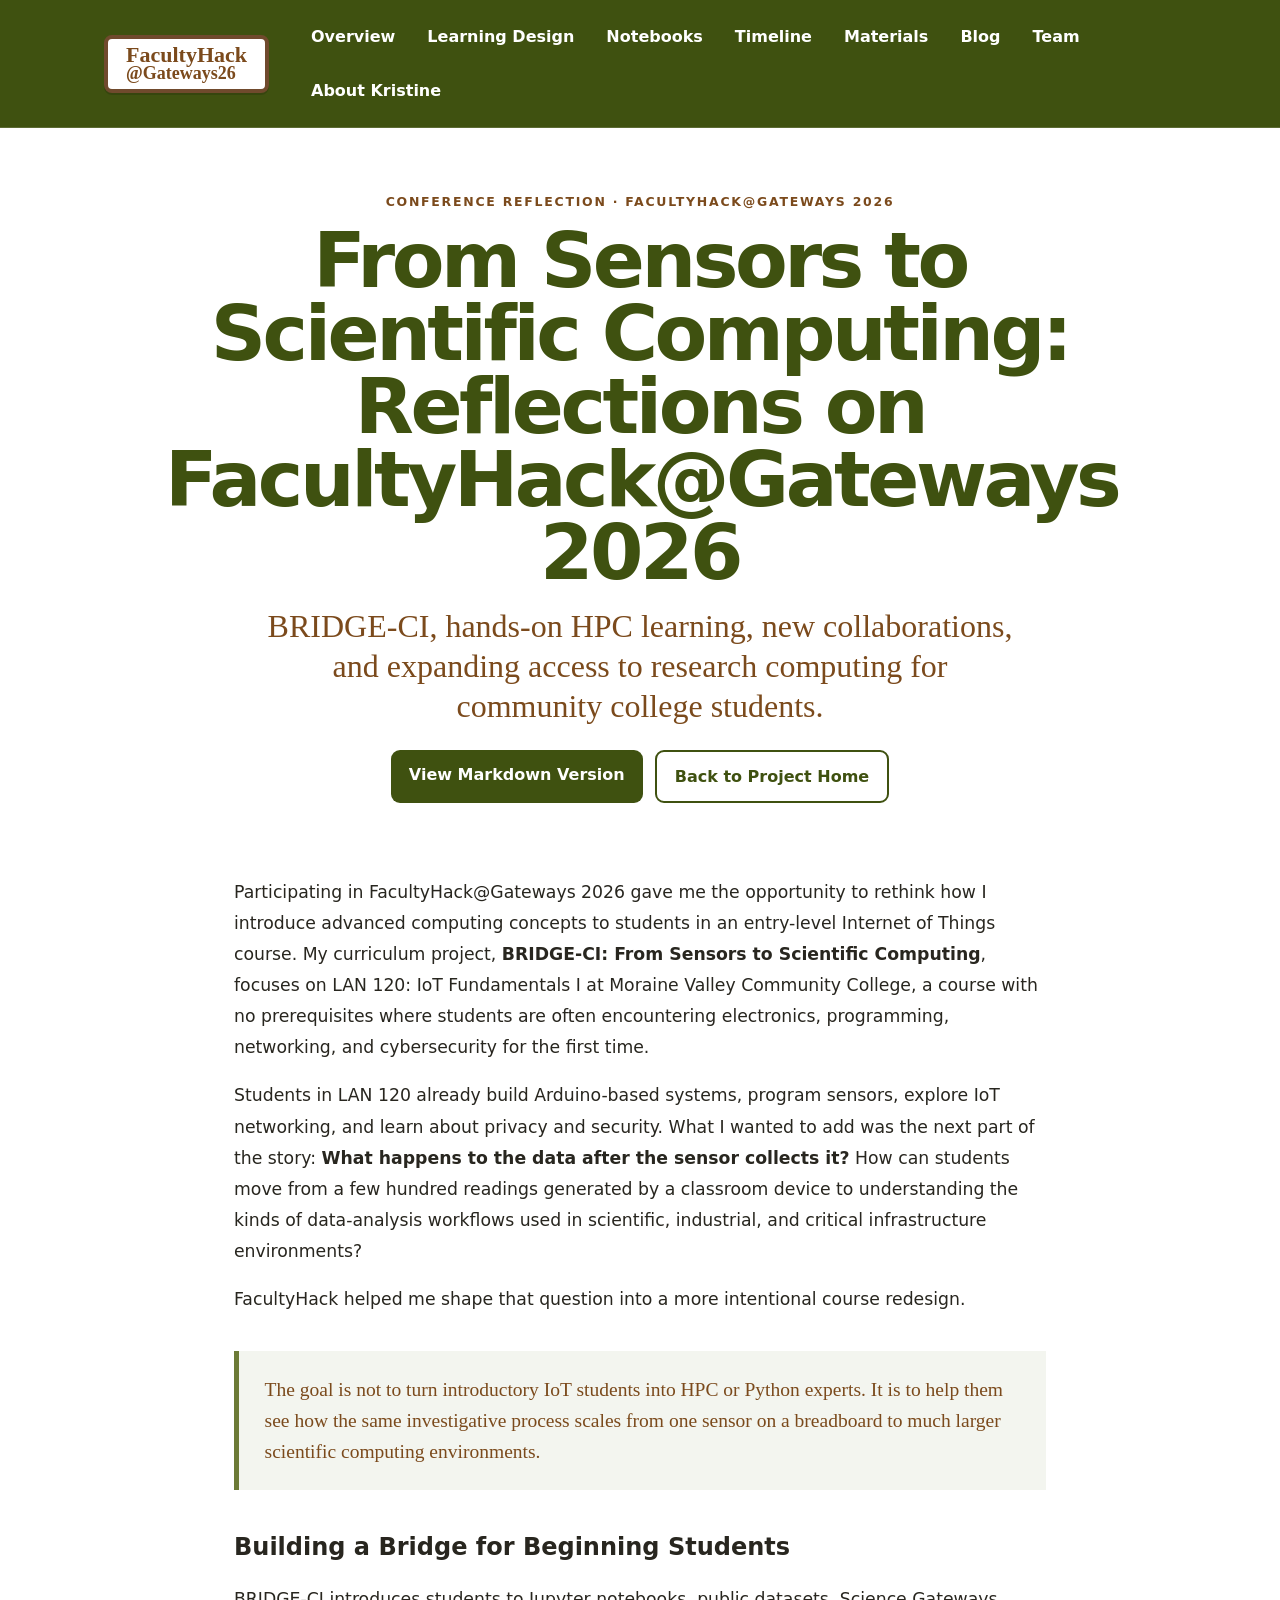
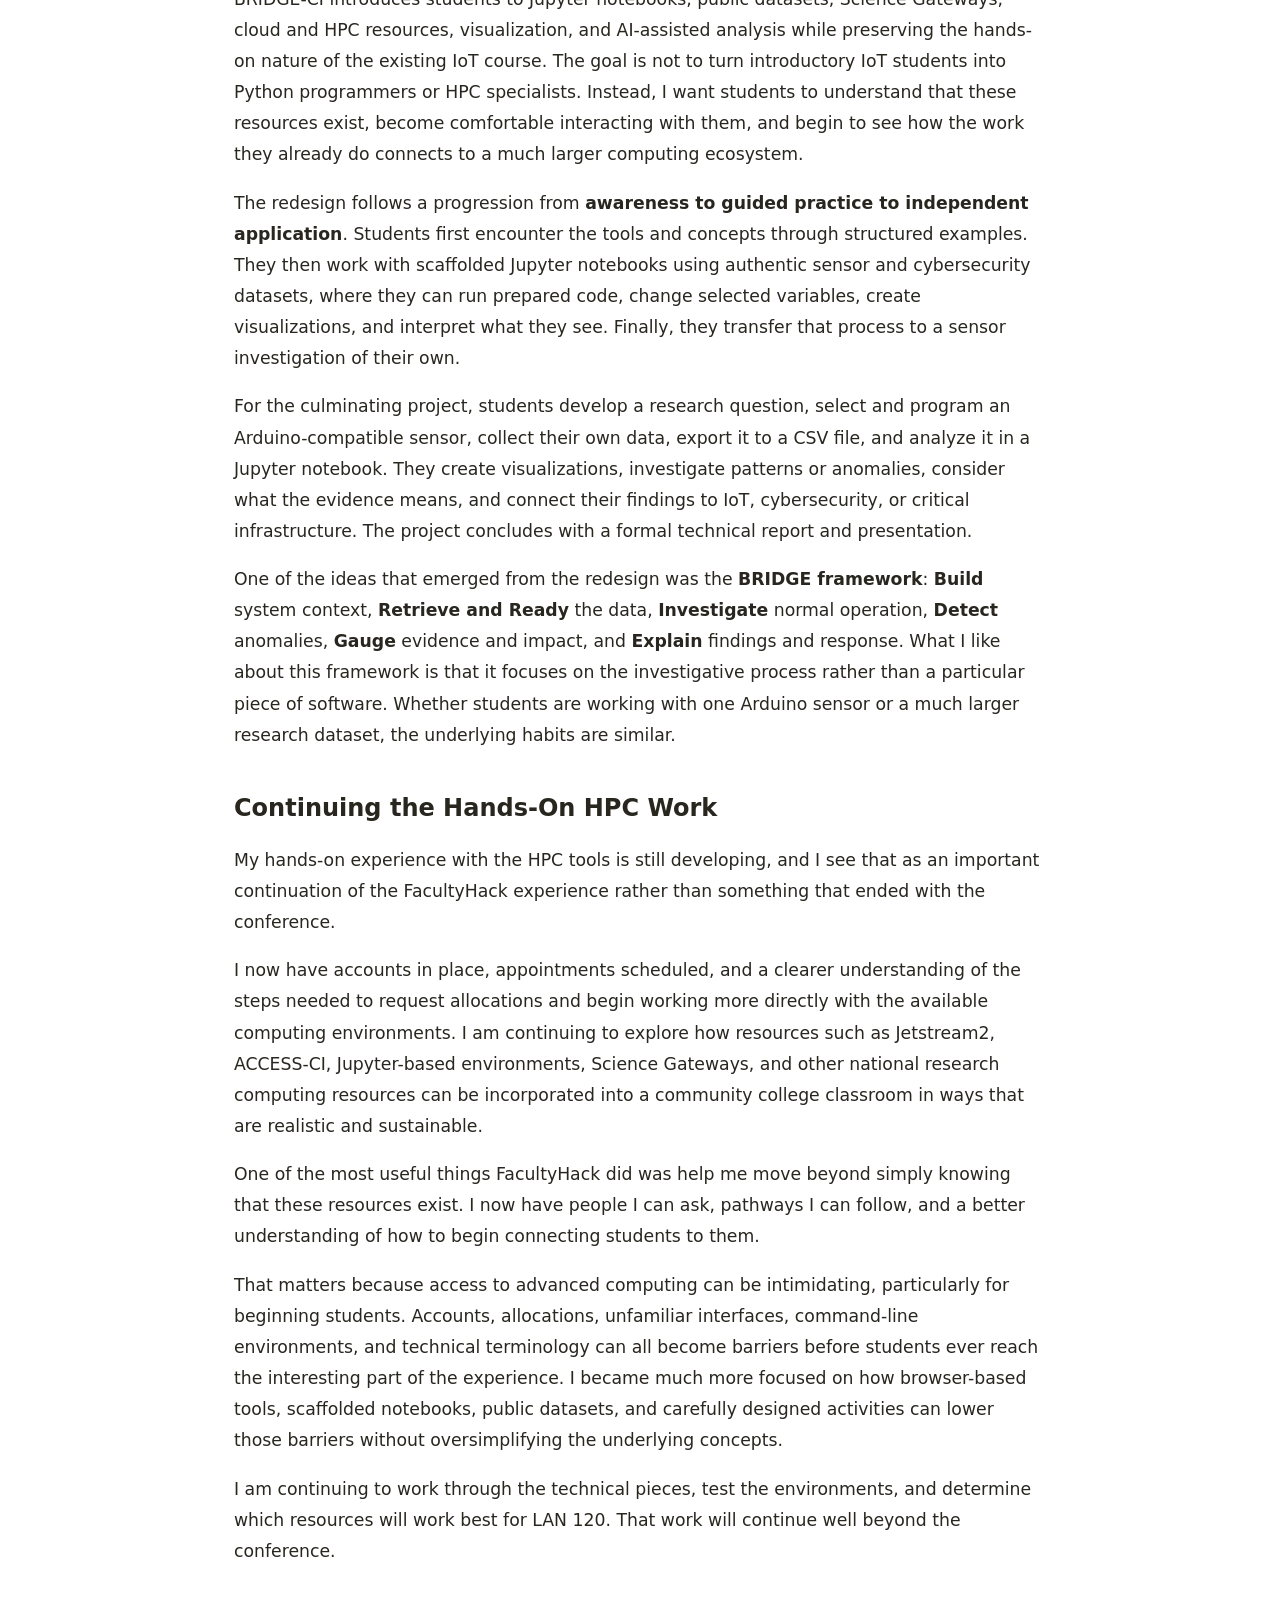
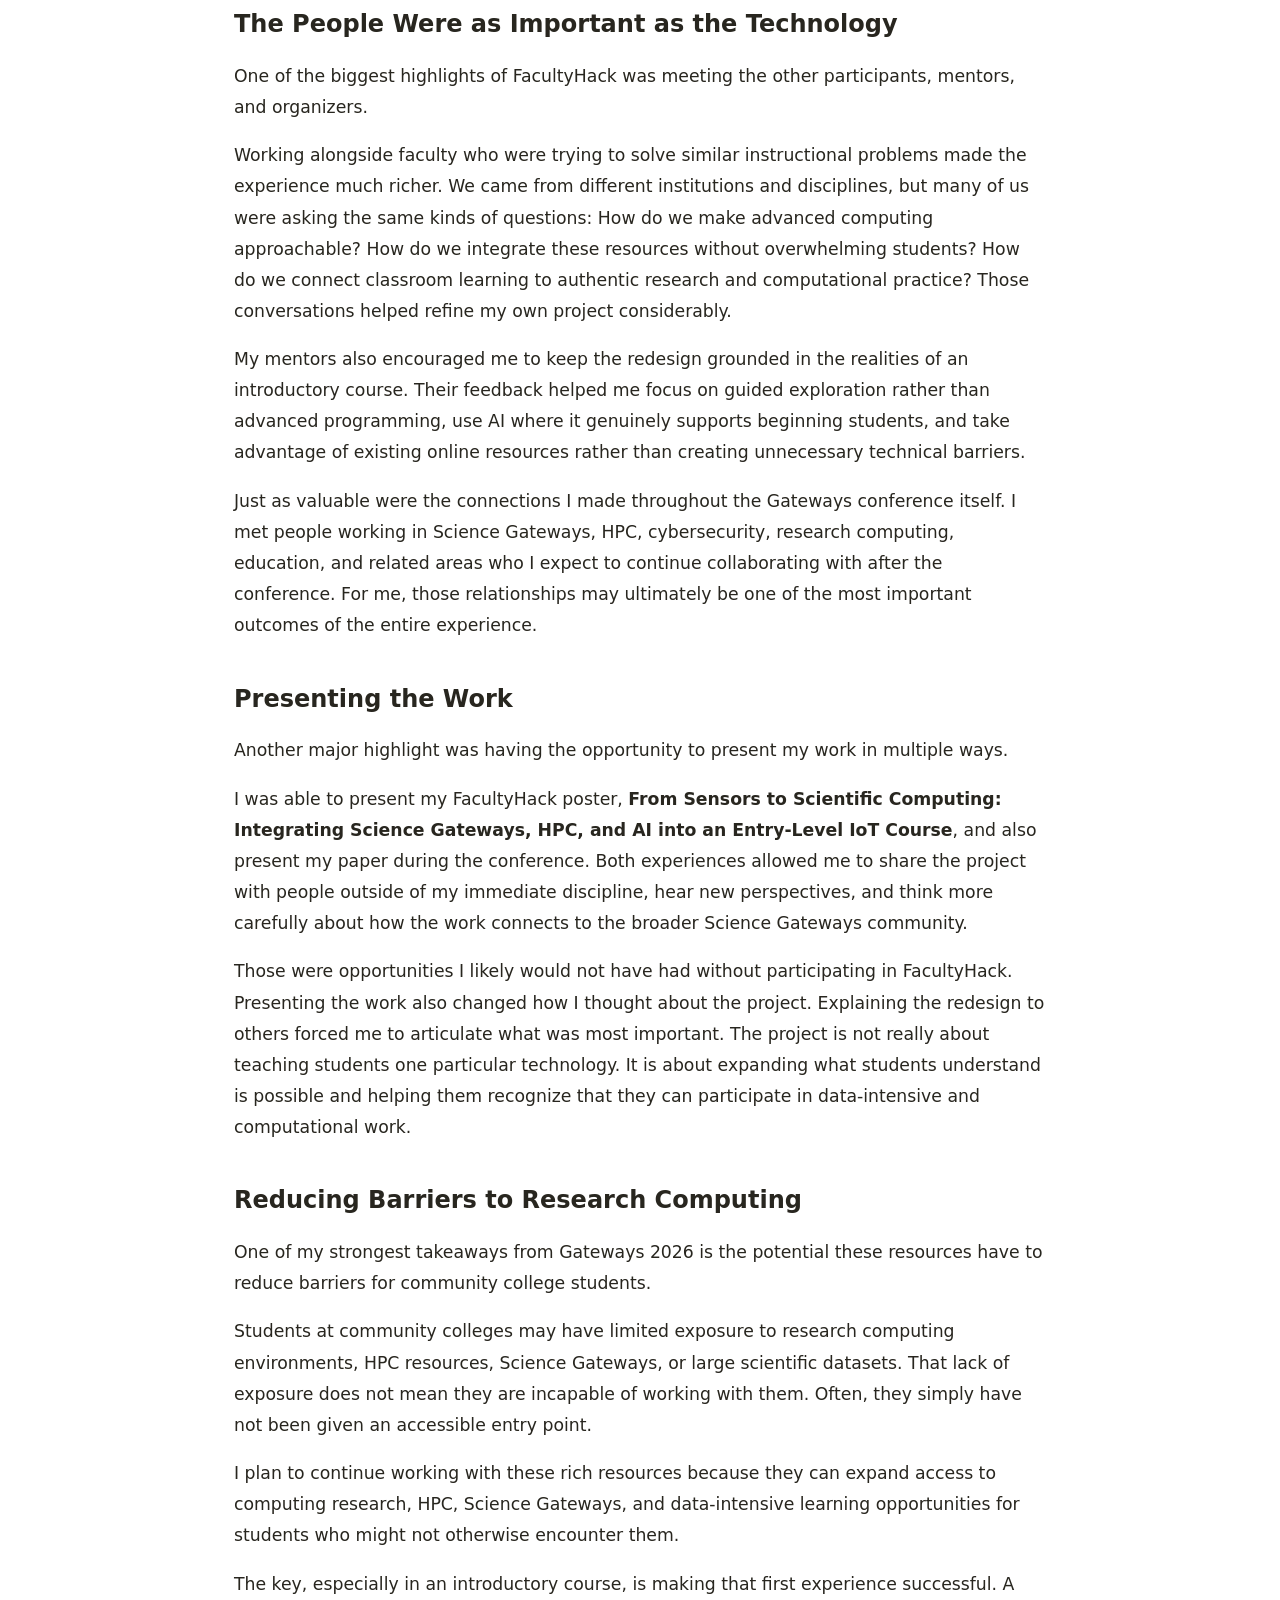
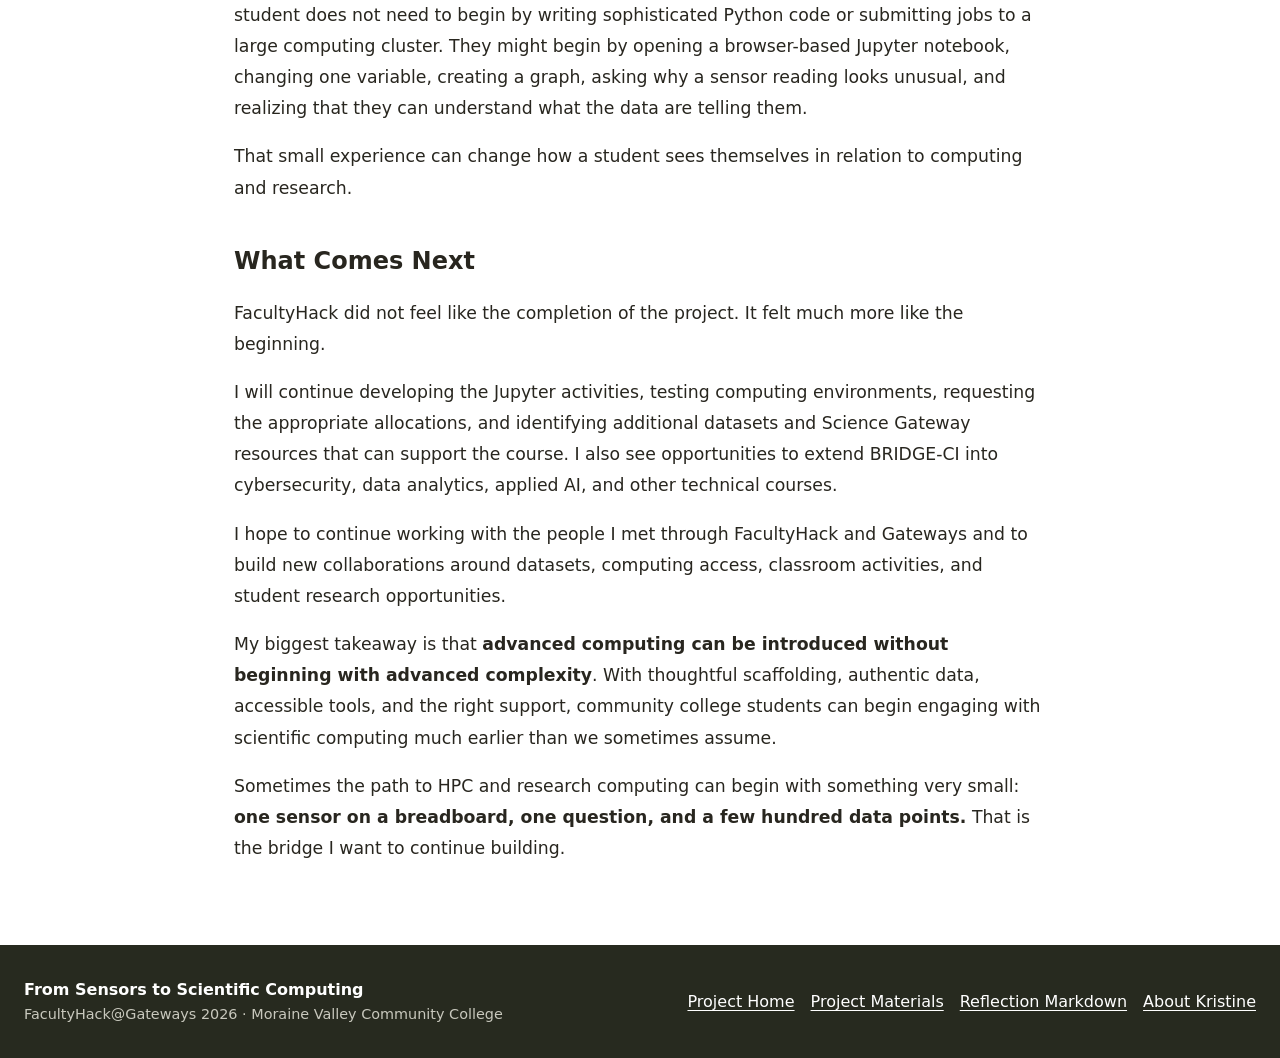
==== commit 841354e9: "Add files via upload" ====
--- a/blog.html
+++ b/blog.html
@@ -3,21 +3,20 @@
 <head>
   <meta charset="utf-8">
   <meta name="viewport" content="width=device-width, initial-scale=1">
-  <title>Reflections on FacultyHack@Gateways 2026 | From Sensors to Scientific Computing</title>
-  <meta name="description" content="Dr. Kristine Christensen reflects on FacultyHack@Gateways 2026, BRIDGE-CI, hands-on HPC resources, and the collaborations that grew from the conference.">
+  <title>From Sensors to Scientific Computing: Reflections on FacultyHack@Gateways 2026 | FacultyHack@Gateways 2026</title>
+  <meta name="description" content="A reflection on FacultyHack@Gateways 2026, BRIDGE-CI, hands-on HPC work, and expanding access to research computing for community college students.">
   <link rel="stylesheet" href="assets/styles.css">
   <style>
-    .blog-article { max-width: 900px; margin: 0 auto; }
-    .blog-article p { margin: 0 0 1.35rem; line-height: 1.8; }
-    .blog-meta { margin-top: .75rem; font-size: .98rem; opacity: .82; }
-    .blog-pullquote { margin: 2.25rem 0; padding: 1.25rem 1.5rem; border-left: 5px solid #7c8b55; background: rgba(124,139,85,.08); font-size: 1.2rem; line-height: 1.6; }
-    .blog-actions { margin-top: 2rem; display: flex; gap: .75rem; flex-wrap: wrap; }
-    .blog-header { padding: 3rem 1.5rem 2.4rem; background: linear-gradient(135deg, rgba(42,79,59,.98), rgba(70,93,64,.96)); color: #fff; border-bottom: 6px solid #c5a55b; }
-    .blog-header-inner { max-width: 900px; margin: 0 auto; }
-    .blog-header h1 { margin: .2rem 0 .35rem; font-size: clamp(2rem, 4vw, 3.4rem); line-height: 1.08; color: #fff; }
-    .blog-header .subtitle { margin: 0; font-size: 1.25rem; color: rgba(255,255,255,.9); }
-    .blog-header .eyebrow, .blog-header .blog-meta { color: rgba(255,255,255,.82); }
-    @media (max-width: 720px) { .blog-article { max-width: 100%; } }
+    .blog-header { padding: 4rem 1.5rem 2.5rem; text-align: center; }
+    .blog-header .eyebrow { margin-bottom: .8rem; }
+    .blog-header h1 { max-width: 950px; margin: 0 auto 1rem; }
+    .blog-header .subtitle { max-width: 760px; margin: 0 auto; }
+    .blog-article { max-width: 860px; margin: 0 auto; padding: 1rem 1.5rem 4rem; }
+    .blog-article > p, .blog-section p { font-size: 1.08rem; line-height: 1.8; }
+    .blog-section { margin-top: 2.4rem; }
+    .blog-section h2 { margin-bottom: .9rem; }
+    .blog-pullquote { margin: 2.25rem 0; padding: 1.4rem 1.6rem; border-left: 5px solid #6c7a36; background: rgba(108,122,54,.08); font-size: 1.22rem; line-height: 1.6; }
+    .blog-actions { display:flex; gap:.75rem; flex-wrap:wrap; justify-content:center; margin-top:1.5rem; }
   </style>
 </head>
 <body>
@@ -33,48 +32,30 @@
       <a href="index.html#notebooks">Notebooks</a>
       <a href="index.html#timeline">Timeline</a>
       <a href="project-materials/">Materials</a>
+      <a href="blog.html" aria-current="page">Blog</a>
       <a href="index.html#team">Team</a>
-      <a href="blog.html" aria-current="page">Blog</a>
       <a href="about.html">About Kristine</a>
     </nav>
   </div>
 </header>
+<main id="top">
+  <section class="blog-header">
+    <p class="eyebrow">Conference Reflection · FacultyHack@Gateways 2026</p>
+    <h1>From Sensors to Scientific Computing: Reflections on FacultyHack@Gateways 2026</h1>
+    <p class="subtitle">BRIDGE-CI, hands-on HPC learning, new collaborations, and expanding access to research computing for community college students.</p>
+    <div class="blog-actions">
+      <a class="button primary" href="SGX3_Blog_Reflection.md">View Markdown Version</a>
+      <a class="button secondary" href="index.html">Back to Project Home</a>
+    </div>
+  </section>
 
-<main id="top">
-<section class="blog-header">
-  <div class="blog-header-inner">
-    <p class="eyebrow">SGX3 Reflection · FacultyHack@Gateways 2026</p>
-    <h1>From Sensors to Scientific Computing</h1>
-    <p class="subtitle">Reflections on FacultyHack@Gateways 2026</p>
-    <p class="blog-meta">Dr. Kristine Christensen · Moraine Valley Community College</p>
-  </div>
-</section>
+  <article class="blog-article">
+    <p>Participating in FacultyHack@Gateways 2026 gave me the opportunity to rethink how I introduce advanced computing concepts to students in an entry-level Internet of Things course. My curriculum project, <strong>BRIDGE-CI: From Sensors to Scientific Computing</strong>, focuses on LAN 120: IoT Fundamentals I at Moraine Valley Community College, a course with no prerequisites where students are often encountering electronics, programming, networking, and cybersecurity for the first time.</p><p>Students in LAN 120 already build Arduino-based systems, program sensors, explore IoT networking, and learn about privacy and security. What I wanted to add was the next part of the story: <strong>What happens to the data after the sensor collects it?</strong> How can students move from a few hundred readings generated by a classroom device to understanding the kinds of data-analysis workflows used in scientific, industrial, and critical infrastructure environments?</p><p>FacultyHack helped me shape that question into a more intentional course redesign.</p>
 
-<section class="section">
-  <article class="blog-article">
-    <p>Participating in FacultyHack@Gateways 2026 gave me the opportunity to rethink how I can introduce advanced computing concepts in an entry-level IoT course. My curriculum project, <strong>BRIDGE-CI: From Sensors to Scientific Computing</strong>, expands LAN 120: IoT Fundamentals by helping students move from building Arduino-based sensor systems to analyzing data in Jupyter notebooks, visualizing results, identifying patterns or anomalies, and connecting their findings to cybersecurity and critical infrastructure.</p>
+    <blockquote class="blog-pullquote">The goal is not to turn introductory IoT students into HPC or Python experts. It is to help them see how the same investigative process scales from one sensor on a breadboard to much larger scientific computing environments.</blockquote>
 
-    <p>One of my goals is to help students see that the investigative process they use with a small sensor project can scale to much larger scientific computing environments. The emphasis is not on turning beginning students into Python or HPC experts, but on helping them become comfortable with the tools, workflows, and possibilities available to them.</p>
-
-    <blockquote class="blog-pullquote">The goal is to help students see that the same investigative process can scale from one sensor on a breadboard to much larger scientific computing environments.</blockquote>
-
-    <p>My hands-on work with HPC tools is still continuing. I have accounts in place, appointments scheduled, and I am preparing to request the computing allocations needed to continue developing and testing the student experience. FacultyHack gave me a much clearer understanding of the resources available and helped me identify a practical path for bringing them into the classroom.</p>
-
-    <p>A major highlight of the experience was meeting the other FacultyHack participants and mentors. The conversations, ideas, and feedback were incredibly valuable, and I also met many people throughout the Gateways conference with whom I expect to continue collaborating. Those relationships may end up being one of the most meaningful outcomes of the experience.</p>
-
-    <p>I was also grateful for the opportunity to present both my poster and my paper during the conference. Those were experiences I likely would not have had without the FacultyHack opportunity, and they gave me the chance to share my work, receive feedback, and participate more fully in the Science Gateways community.</p>
-
-    <p>My biggest takeaway from Gateways 2026 is that advanced computing can be made approachable. With the right scaffolding, tools, and support, community college students can begin engaging with scientific computing much earlier than we sometimes assume.</p>
-
-    <p>I plan to continue working with these rich resources because they can help reduce barriers for community college students and expand access to computing research, HPC, and Science Gateway resources. One of the most valuable outcomes of FacultyHack was seeing how these tools can be introduced in ways that are approachable, relevant, and connected to the work students are already doing. FacultyHack helped me see new possibilities for my course while also connecting me with a community that can help make those possibilities real.</p>
-
-    <div class="blog-actions">
-      <a class="button primary" href="index.html">Back to Project Home</a>
-      <a class="button secondary" href="SGX3_Blog_Reflection.md">Markdown Version</a>
-      <a class="button ghost" href="project-materials/poster/ChristensenFacultyHack_Gateways26.pdf" target="_blank" rel="noopener">Conference Poster</a>
-    </div>
+    <section class="blog-section"><h2>Building a Bridge for Beginning Students</h2><p>BRIDGE-CI introduces students to Jupyter notebooks, public datasets, Science Gateways, cloud and HPC resources, visualization, and AI-assisted analysis while preserving the hands-on nature of the existing IoT course. The goal is not to turn introductory IoT students into Python programmers or HPC specialists. Instead, I want students to understand that these resources exist, become comfortable interacting with them, and begin to see how the work they already do connects to a much larger computing ecosystem.</p><p>The redesign follows a progression from <strong>awareness to guided practice to independent application</strong>. Students first encounter the tools and concepts through structured examples. They then work with scaffolded Jupyter notebooks using authentic sensor and cybersecurity datasets, where they can run prepared code, change selected variables, create visualizations, and interpret what they see. Finally, they transfer that process to a sensor investigation of their own.</p><p>For the culminating project, students develop a research question, select and program an Arduino-compatible sensor, collect their own data, export it to a CSV file, and analyze it in a Jupyter notebook. They create visualizations, investigate patterns or anomalies, consider what the evidence means, and connect their findings to IoT, cybersecurity, or critical infrastructure. The project concludes with a formal technical report and presentation.</p><p>One of the ideas that emerged from the redesign was the <strong>BRIDGE framework</strong>: <strong>Build</strong> system context, <strong>Retrieve and Ready</strong> the data, <strong>Investigate</strong> normal operation, <strong>Detect</strong> anomalies, <strong>Gauge</strong> evidence and impact, and <strong>Explain</strong> findings and response. What I like about this framework is that it focuses on the investigative process rather than a particular piece of software. Whether students are working with one Arduino sensor or a much larger research dataset, the underlying habits are similar.</p></section><section class="blog-section"><h2>Continuing the Hands-On HPC Work</h2><p>My hands-on experience with the HPC tools is still developing, and I see that as an important continuation of the FacultyHack experience rather than something that ended with the conference.</p><p>I now have accounts in place, appointments scheduled, and a clearer understanding of the steps needed to request allocations and begin working more directly with the available computing environments. I am continuing to explore how resources such as Jetstream2, ACCESS-CI, Jupyter-based environments, Science Gateways, and other national research computing resources can be incorporated into a community college classroom in ways that are realistic and sustainable.</p><p>One of the most useful things FacultyHack did was help me move beyond simply knowing that these resources exist. I now have people I can ask, pathways I can follow, and a better understanding of how to begin connecting students to them.</p><p>That matters because access to advanced computing can be intimidating, particularly for beginning students. Accounts, allocations, unfamiliar interfaces, command-line environments, and technical terminology can all become barriers before students ever reach the interesting part of the experience. I became much more focused on how browser-based tools, scaffolded notebooks, public datasets, and carefully designed activities can lower those barriers without oversimplifying the underlying concepts.</p><p>I am continuing to work through the technical pieces, test the environments, and determine which resources will work best for LAN 120. That work will continue well beyond the conference.</p></section><section class="blog-section"><h2>The People Were as Important as the Technology</h2><p>One of the biggest highlights of FacultyHack was meeting the other participants, mentors, and organizers.</p><p>Working alongside faculty who were trying to solve similar instructional problems made the experience much richer. We came from different institutions and disciplines, but many of us were asking the same kinds of questions: How do we make advanced computing approachable? How do we integrate these resources without overwhelming students? How do we connect classroom learning to authentic research and computational practice? Those conversations helped refine my own project considerably.</p><p>My mentors also encouraged me to keep the redesign grounded in the realities of an introductory course. Their feedback helped me focus on guided exploration rather than advanced programming, use AI where it genuinely supports beginning students, and take advantage of existing online resources rather than creating unnecessary technical barriers.</p><p>Just as valuable were the connections I made throughout the Gateways conference itself. I met people working in Science Gateways, HPC, cybersecurity, research computing, education, and related areas who I expect to continue collaborating with after the conference. For me, those relationships may ultimately be one of the most important outcomes of the entire experience.</p></section><section class="blog-section"><h2>Presenting the Work</h2><p>Another major highlight was having the opportunity to present my work in multiple ways.</p><p>I was able to present my FacultyHack poster, <strong>From Sensors to Scientific Computing: Integrating Science Gateways, HPC, and AI into an Entry-Level IoT Course</strong>, and also present my paper during the conference. Both experiences allowed me to share the project with people outside of my immediate discipline, hear new perspectives, and think more carefully about how the work connects to the broader Science Gateways community.</p><p>Those were opportunities I likely would not have had without participating in FacultyHack. Presenting the work also changed how I thought about the project. Explaining the redesign to others forced me to articulate what was most important. The project is not really about teaching students one particular technology. It is about expanding what students understand is possible and helping them recognize that they can participate in data-intensive and computational work.</p></section><section class="blog-section"><h2>Reducing Barriers to Research Computing</h2><p>One of my strongest takeaways from Gateways 2026 is the potential these resources have to reduce barriers for community college students.</p><p>Students at community colleges may have limited exposure to research computing environments, HPC resources, Science Gateways, or large scientific datasets. That lack of exposure does not mean they are incapable of working with them. Often, they simply have not been given an accessible entry point.</p><p>I plan to continue working with these rich resources because they can expand access to computing research, HPC, Science Gateways, and data-intensive learning opportunities for students who might not otherwise encounter them.</p><p>The key, especially in an introductory course, is making that first experience successful. A student does not need to begin by writing sophisticated Python code or submitting jobs to a large computing cluster. They might begin by opening a browser-based Jupyter notebook, changing one variable, creating a graph, asking why a sensor reading looks unusual, and realizing that they can understand what the data are telling them.</p><p>That small experience can change how a student sees themselves in relation to computing and research.</p></section><section class="blog-section"><h2>What Comes Next</h2><p>FacultyHack did not feel like the completion of the project. It felt much more like the beginning.</p><p>I will continue developing the Jupyter activities, testing computing environments, requesting the appropriate allocations, and identifying additional datasets and Science Gateway resources that can support the course. I also see opportunities to extend BRIDGE-CI into cybersecurity, data analytics, applied AI, and other technical courses.</p><p>I hope to continue working with the people I met through FacultyHack and Gateways and to build new collaborations around datasets, computing access, classroom activities, and student research opportunities.</p><p>My biggest takeaway is that <strong>advanced computing can be introduced without beginning with advanced complexity</strong>. With thoughtful scaffolding, authentic data, accessible tools, and the right support, community college students can begin engaging with scientific computing much earlier than we sometimes assume.</p><p>Sometimes the path to HPC and research computing can begin with something very small: <strong>one sensor on a breadboard, one question, and a few hundred data points.</strong> That is the bridge I want to continue building.</p></section>
   </article>
-</section>
 </main>
 
 <footer>
@@ -85,9 +66,8 @@
   <div class="footer-links">
     <a href="index.html">Project Home</a>
     <a href="project-materials/">Project Materials</a>
-    <a href="SGX3_Blog_Reflection.md">Markdown Reflection</a>
+    <a href="SGX3_Blog_Reflection.md">Reflection Markdown</a>
     <a href="about.html">About Kristine</a>
-    <a href="https://github.com/kristinechristensen/FacultyHack26">GitHub Repository</a>
   </div>
 </footer>
 </body>
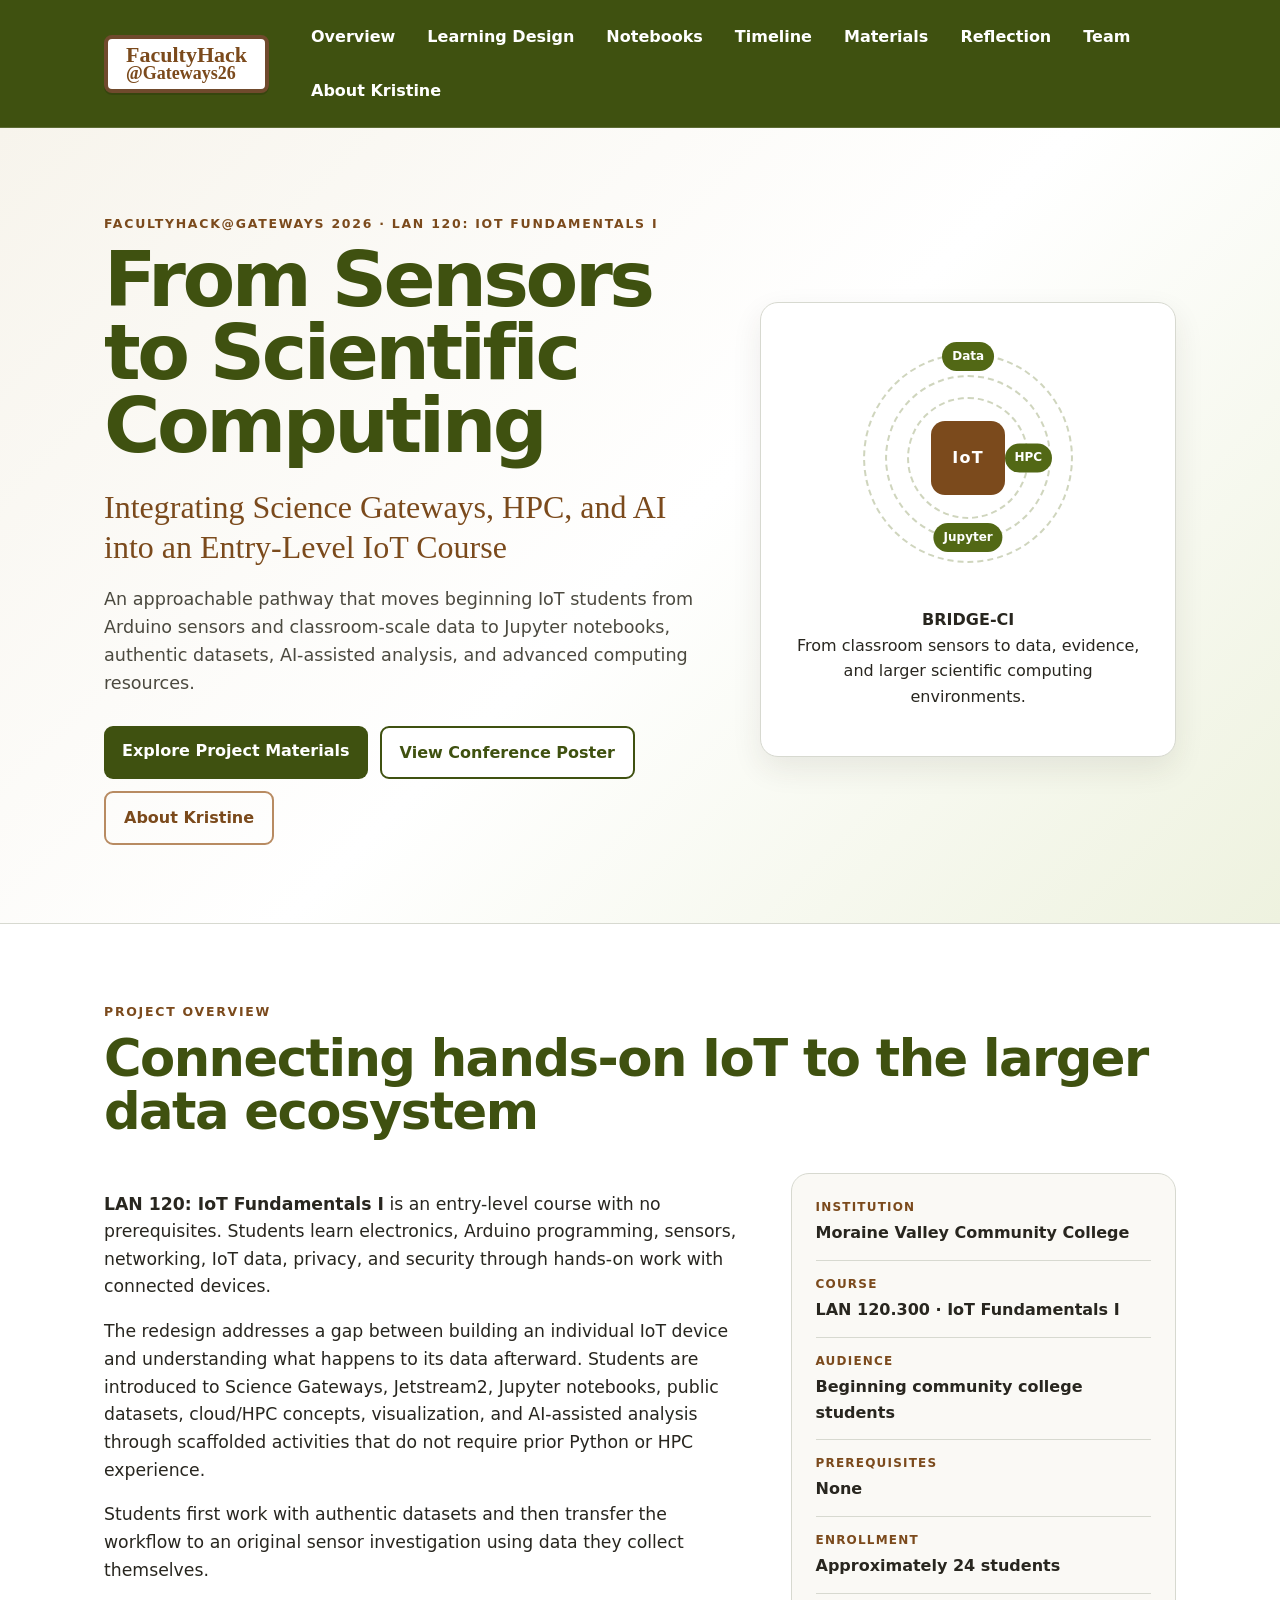
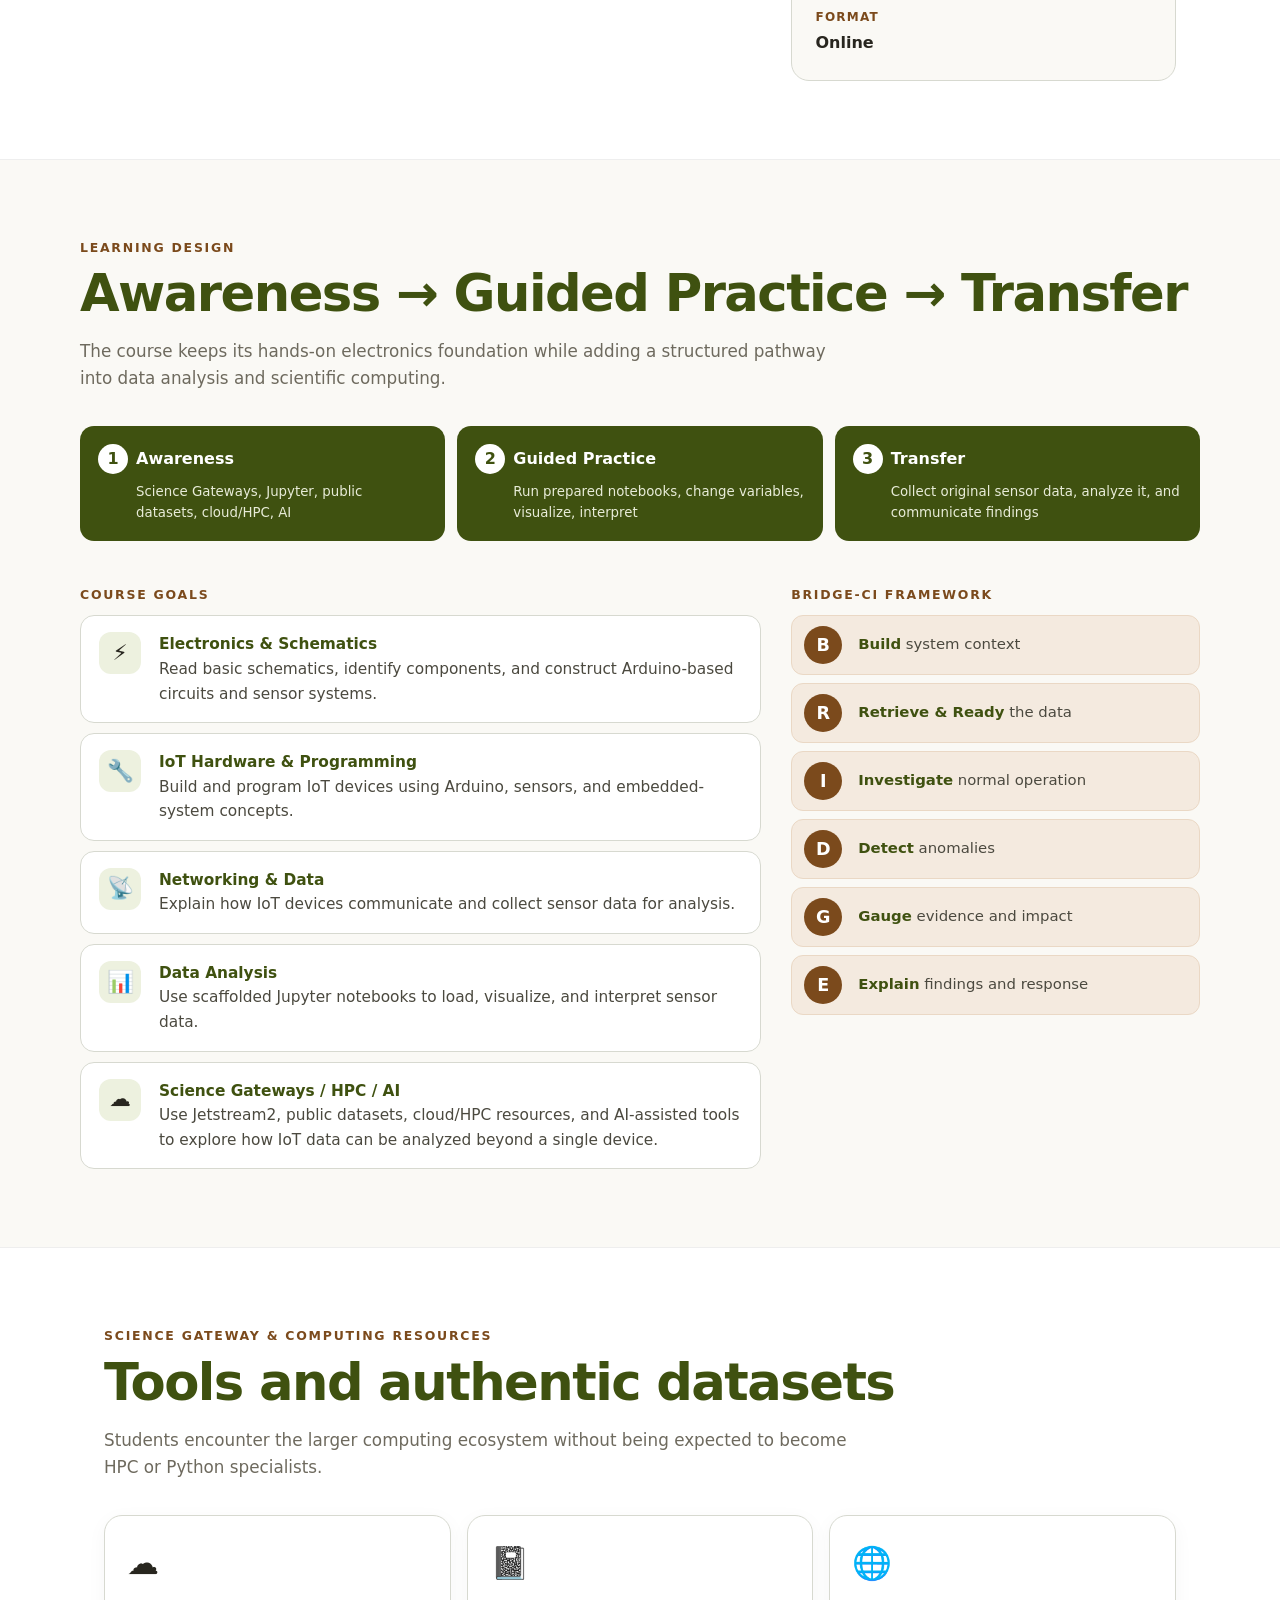
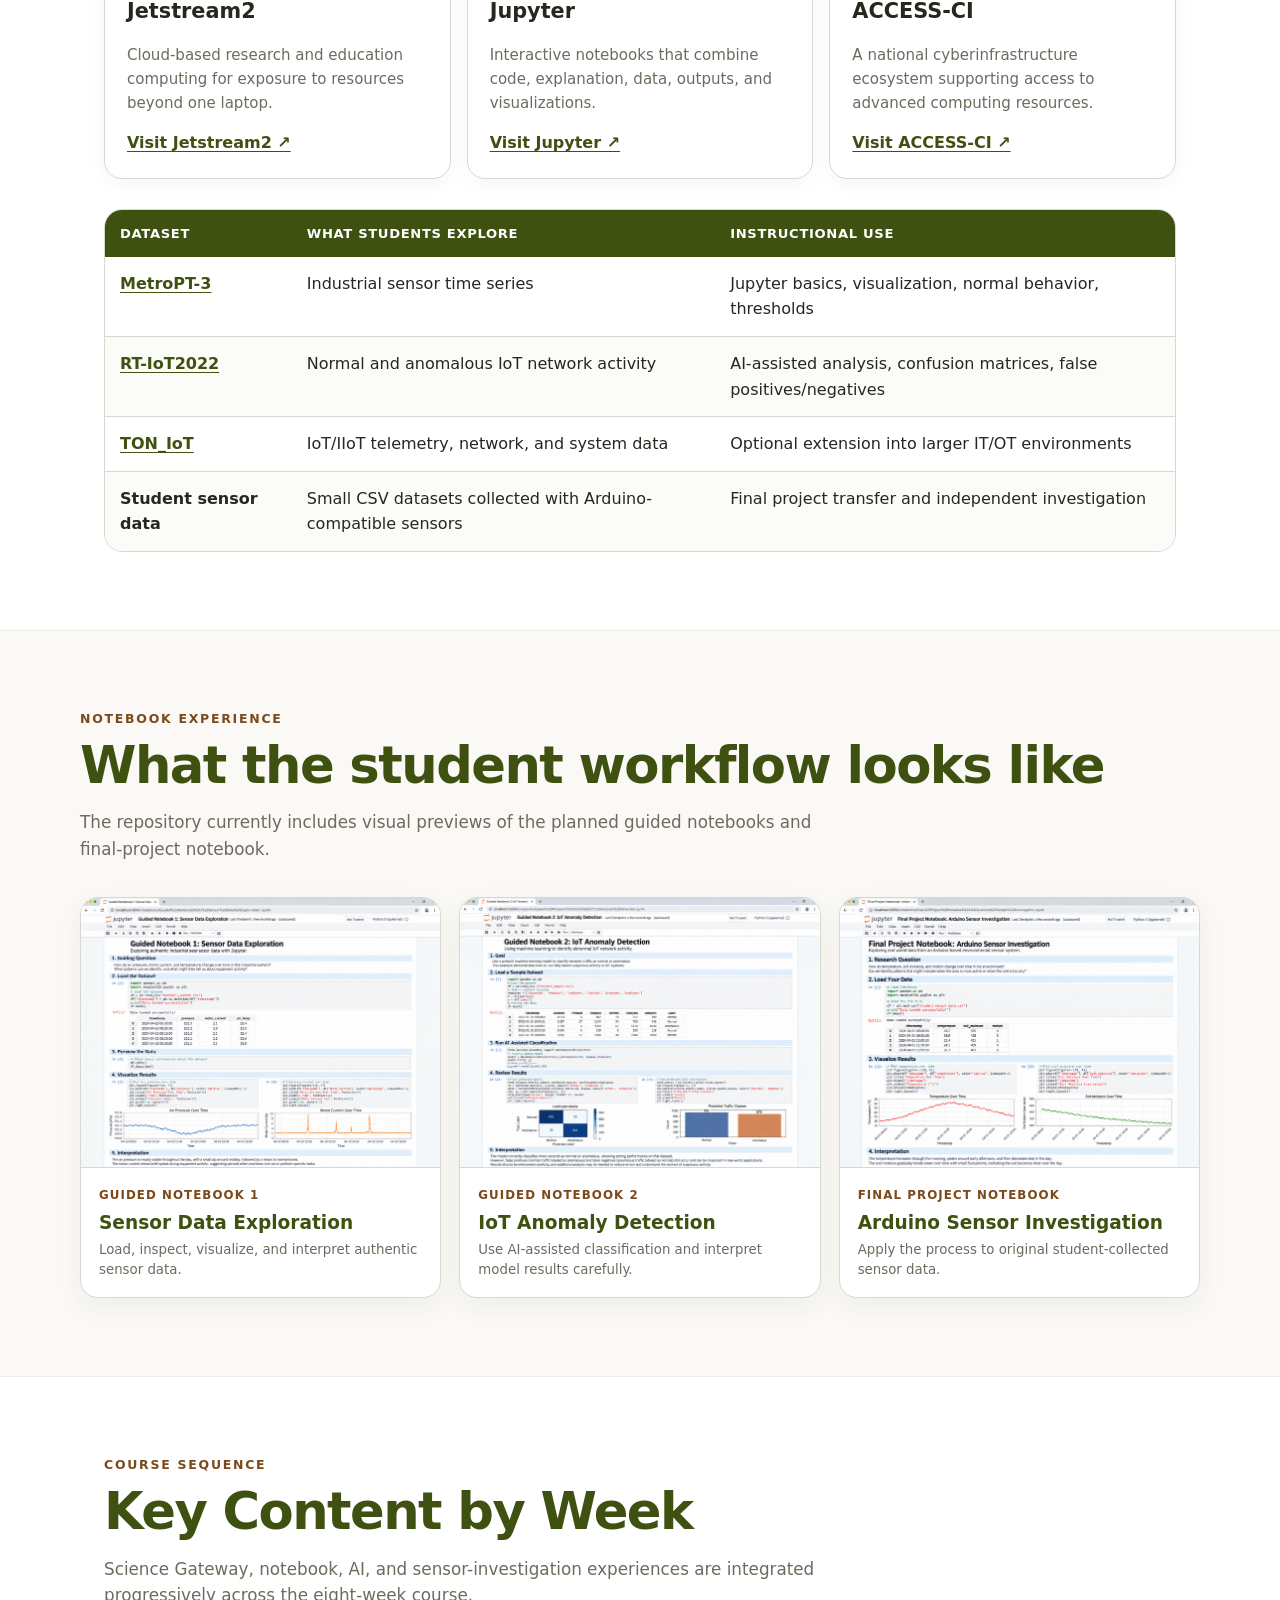
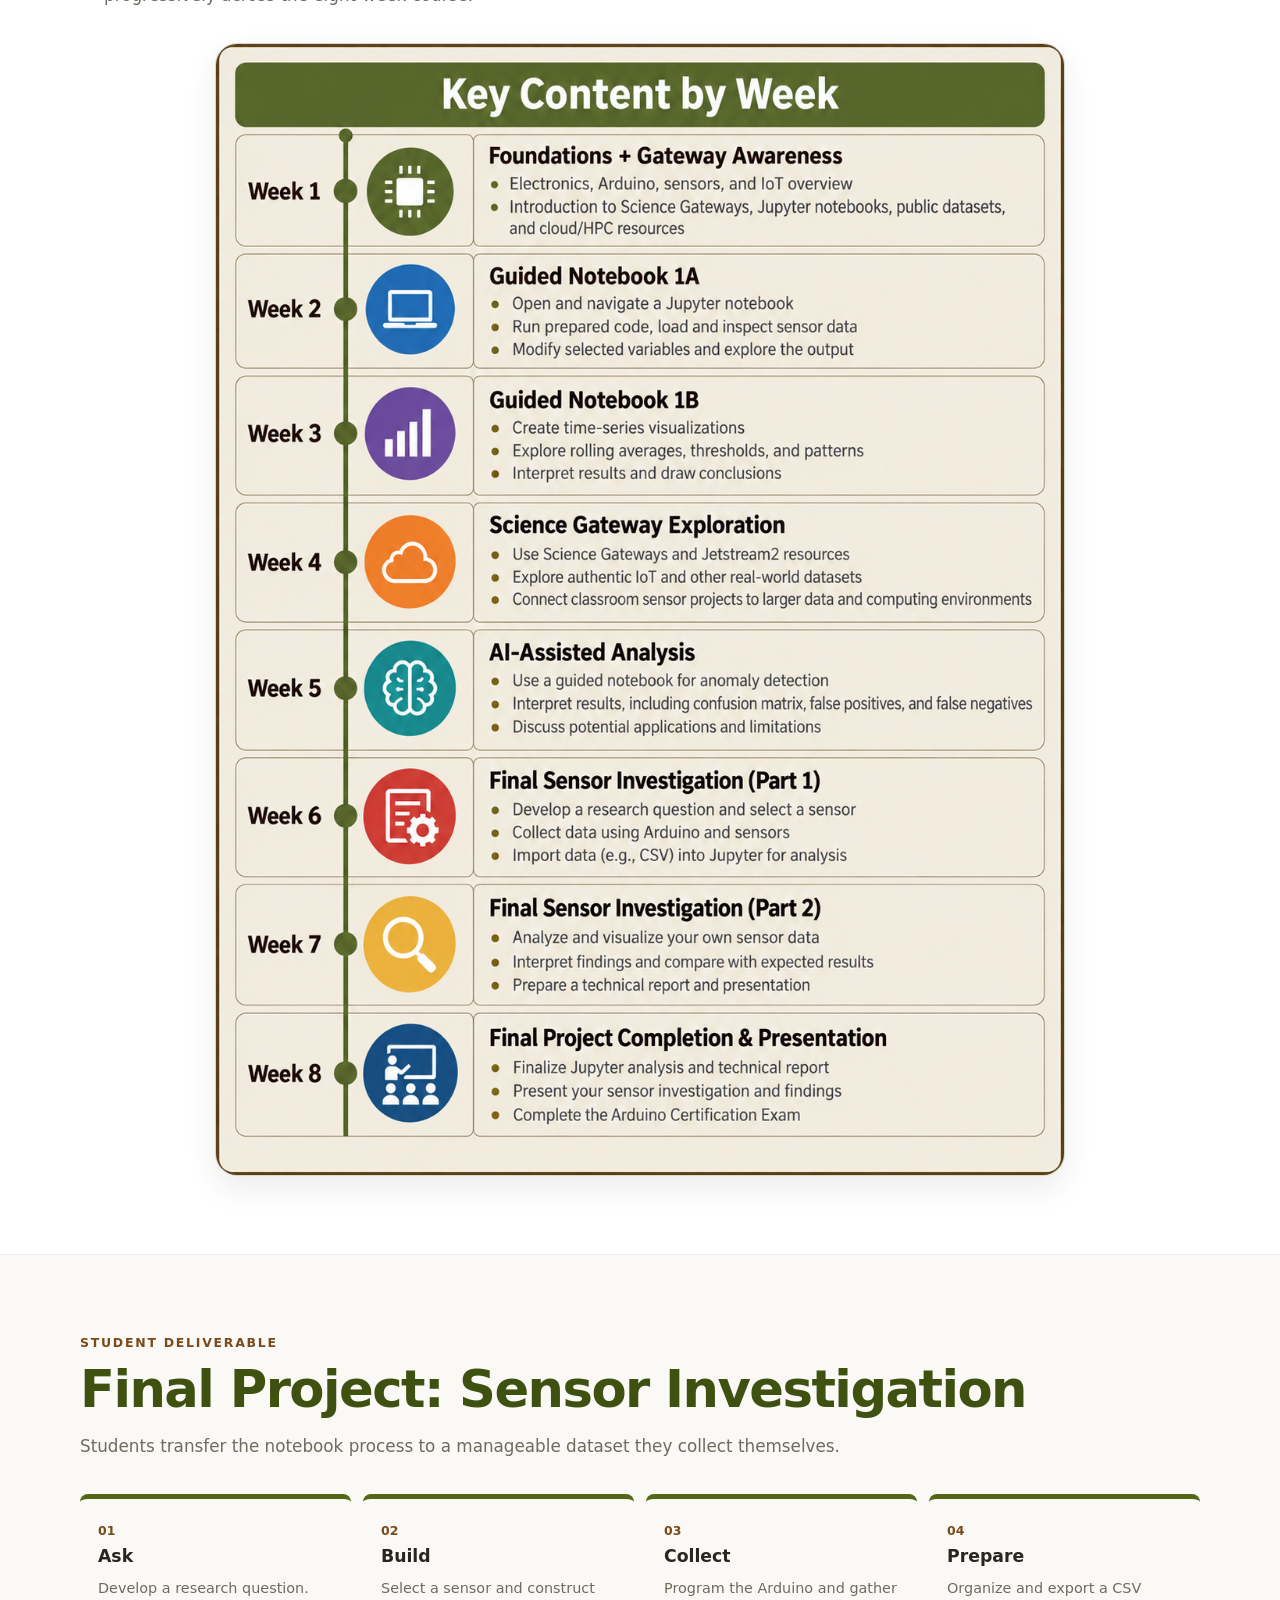
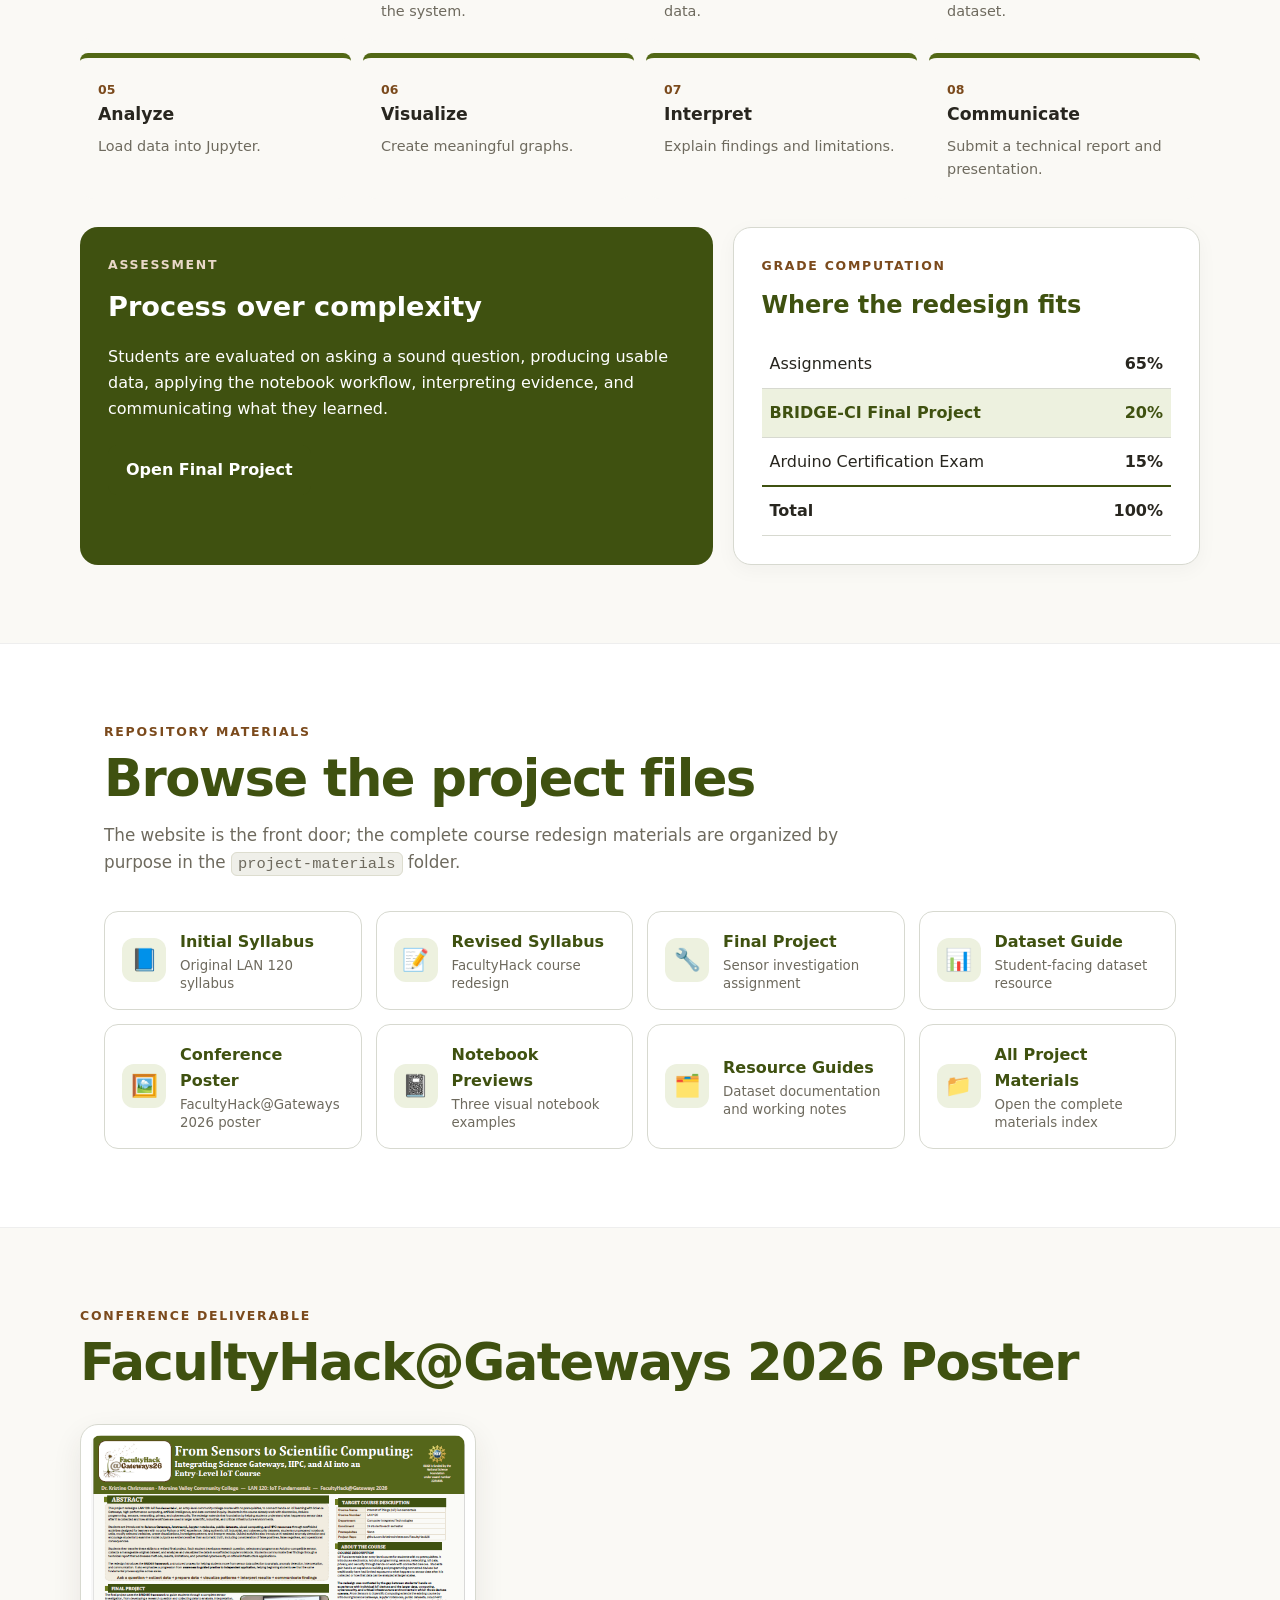
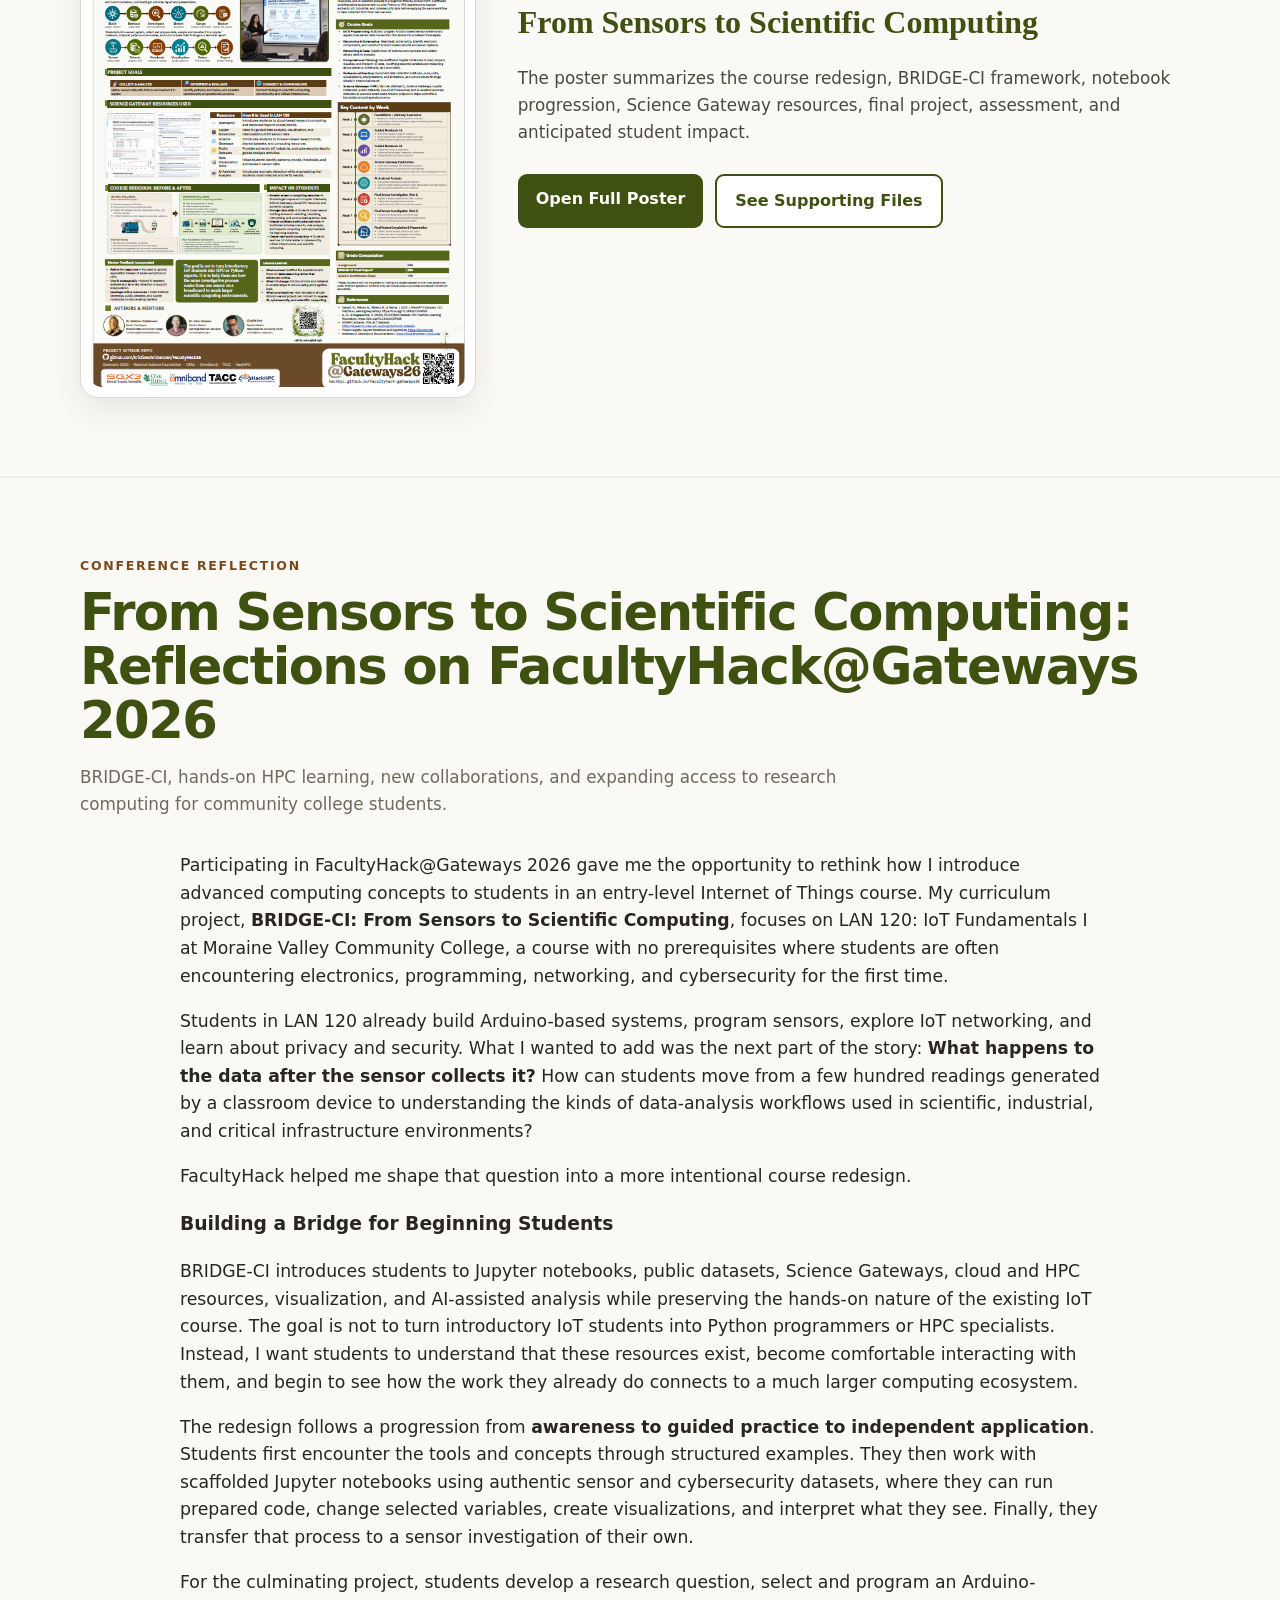
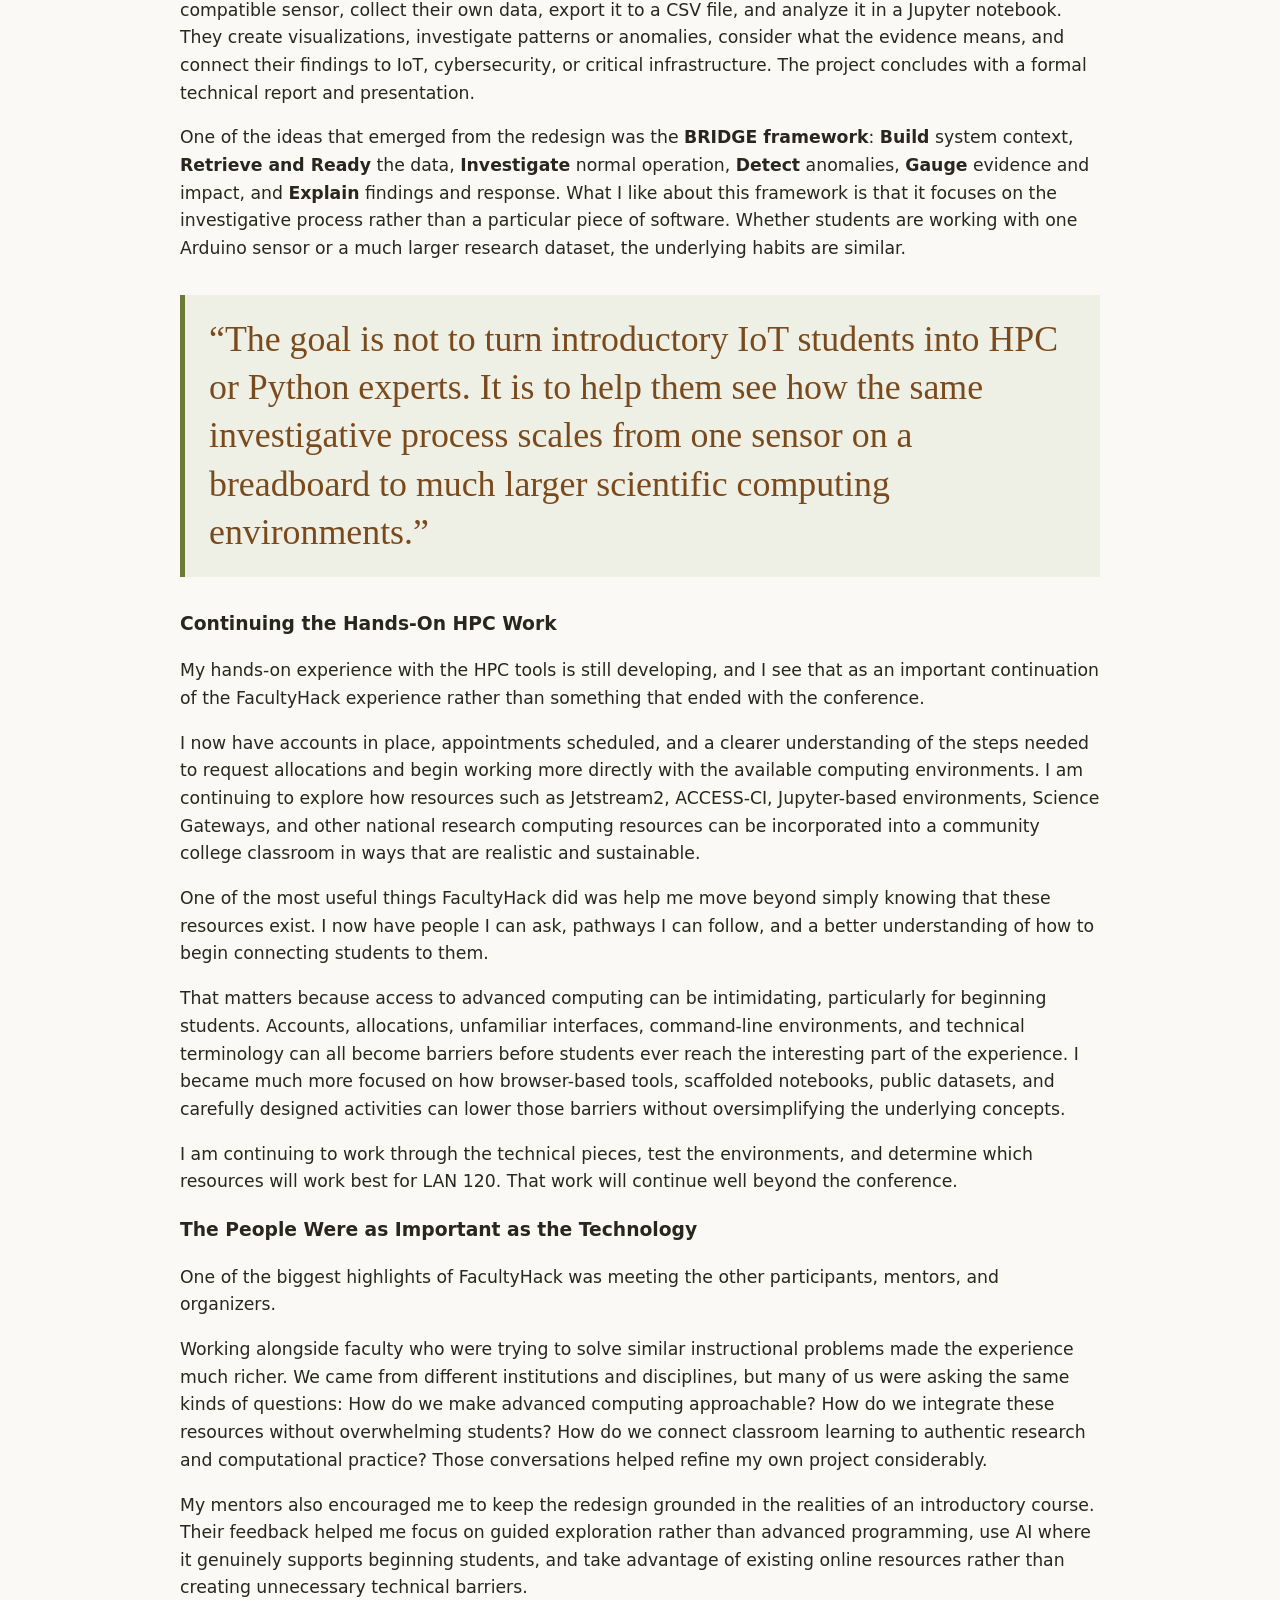
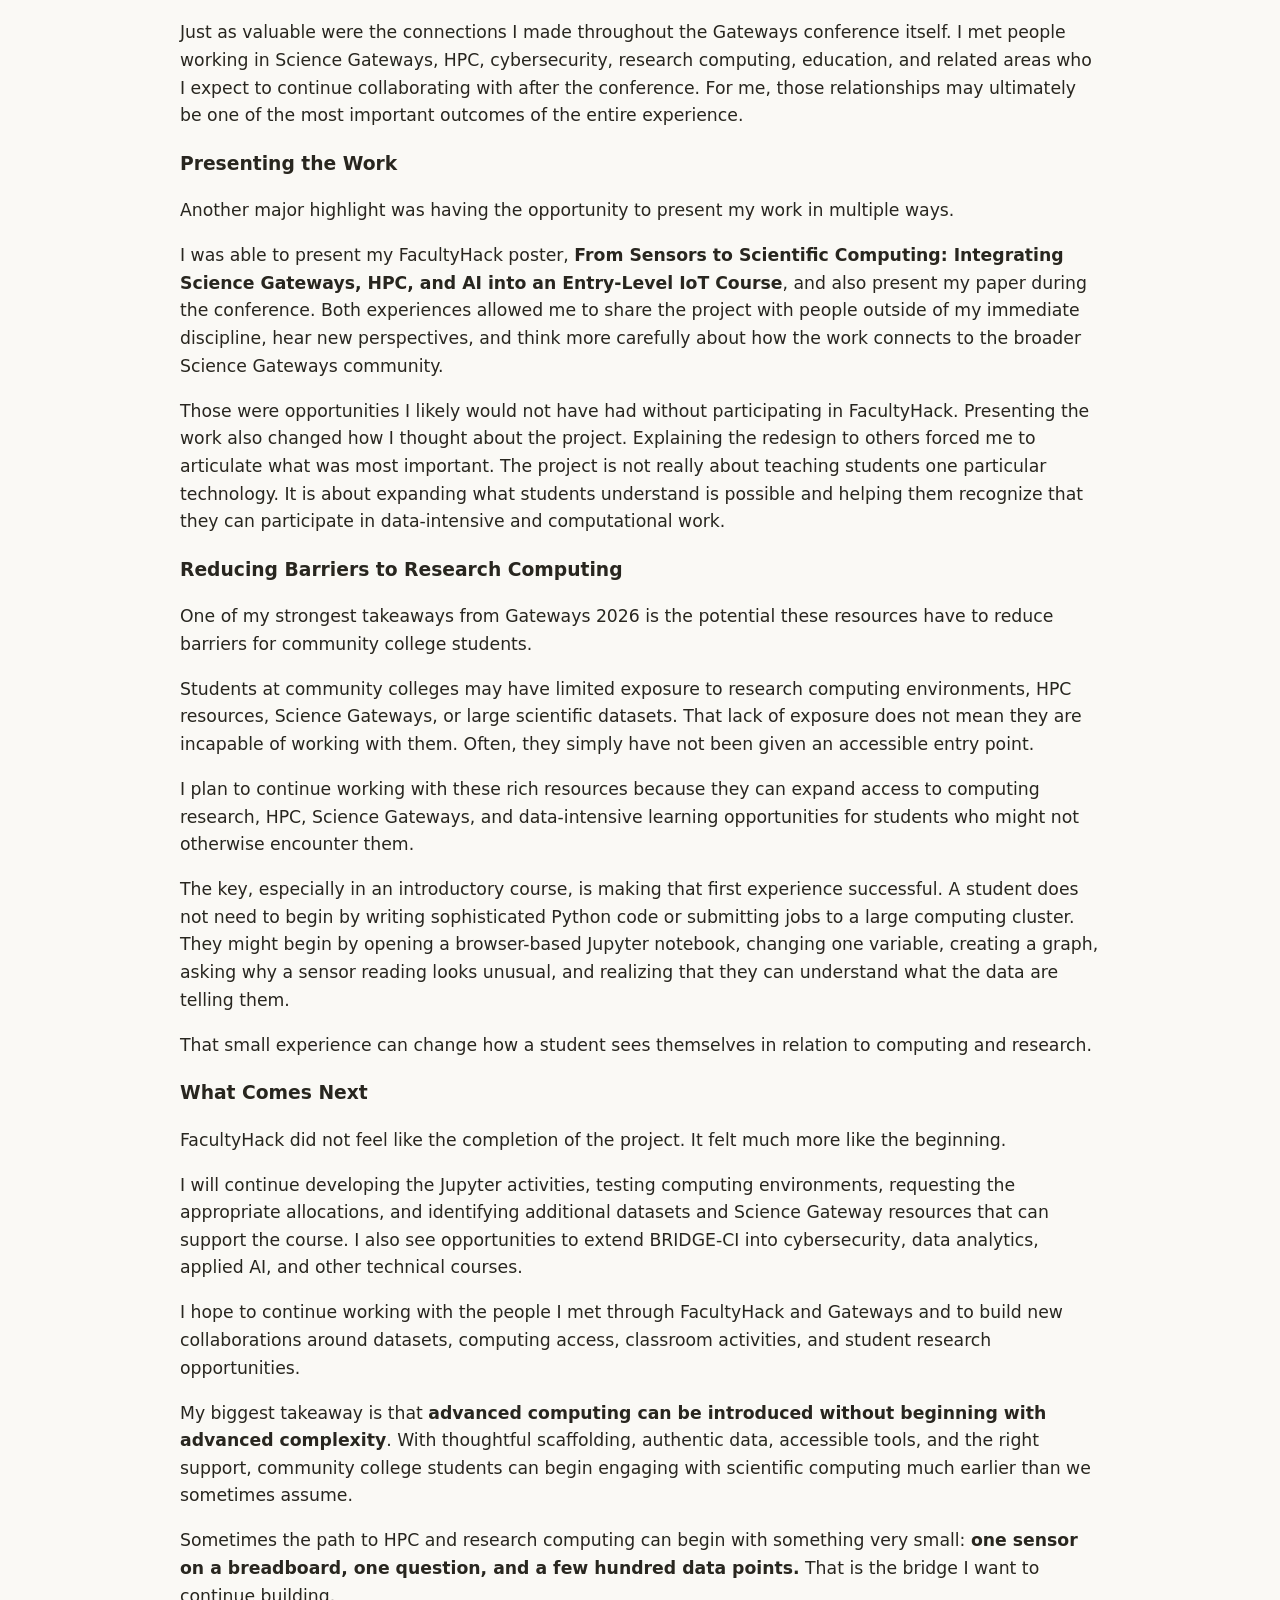
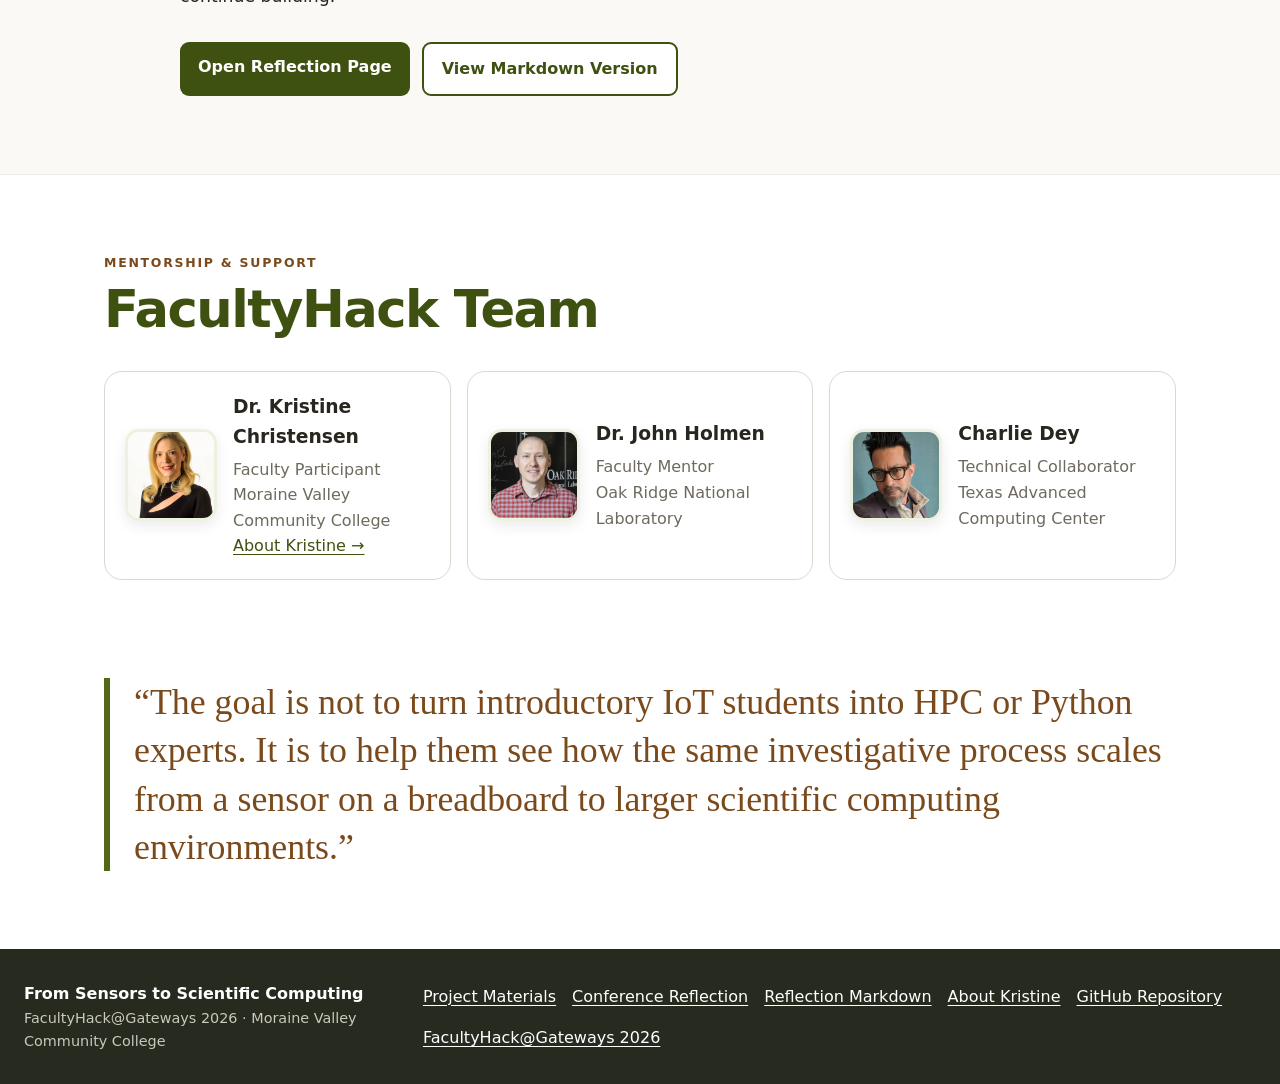
==== commit c2961ca5: "Update fmt.Println message from 'Hello' to 'Goodbye'" ====
--- a/blog.html
+++ b/blog.html
@@ -3,59 +3,368 @@
 <head>
   <meta charset="utf-8">
   <meta name="viewport" content="width=device-width, initial-scale=1">
-  <title>From Sensors to Scientific Computing: Reflections on FacultyHack@Gateways 2026 | FacultyHack@Gateways 2026</title>
-  <meta name="description" content="A reflection on FacultyHack@Gateways 2026, BRIDGE-CI, hands-on HPC work, and expanding access to research computing for community college students.">
+  <title>From Sensors to Scientific Computing | FacultyHack@Gateways 2026</title>
+  <meta name="description" content="FacultyHack@Gateways 2026 curriculum redesign for LAN 120: IoT Fundamentals I at Moraine Valley Community College.">
   <link rel="stylesheet" href="assets/styles.css">
-  <style>
-    .blog-header { padding: 4rem 1.5rem 2.5rem; text-align: center; }
-    .blog-header .eyebrow { margin-bottom: .8rem; }
-    .blog-header h1 { max-width: 950px; margin: 0 auto 1rem; }
-    .blog-header .subtitle { max-width: 760px; margin: 0 auto; }
-    .blog-article { max-width: 860px; margin: 0 auto; padding: 1rem 1.5rem 4rem; }
-    .blog-article > p, .blog-section p { font-size: 1.08rem; line-height: 1.8; }
-    .blog-section { margin-top: 2.4rem; }
-    .blog-section h2 { margin-bottom: .9rem; }
-    .blog-pullquote { margin: 2.25rem 0; padding: 1.4rem 1.6rem; border-left: 5px solid #6c7a36; background: rgba(108,122,54,.08); font-size: 1.22rem; line-height: 1.6; }
-    .blog-actions { display:flex; gap:.75rem; flex-wrap:wrap; justify-content:center; margin-top:1.5rem; }
-  </style>
 </head>
 <body>
 <header class="site-header">
   <div class="nav-wrap">
-    <a class="brand" href="index.html" aria-label="FacultyHack project home">
+    <a class="brand" href="#top" aria-label="FacultyHack project home">
       <span class="brand-main">FacultyHack</span>
       <span class="brand-sub">@Gateways26</span>
     </a>
     <nav aria-label="Main navigation">
-      <a href="index.html#overview">Overview</a>
-      <a href="index.html#learning">Learning Design</a>
-      <a href="index.html#notebooks">Notebooks</a>
-      <a href="index.html#timeline">Timeline</a>
+      <a href="#overview">Overview</a>
+      <a href="#learning">Learning Design</a>
+      <a href="#notebooks">Notebooks</a>
+      <a href="#timeline">Timeline</a>
       <a href="project-materials/">Materials</a>
-      <a href="blog.html" aria-current="page">Blog</a>
-      <a href="index.html#team">Team</a>
+      <a href="#reflection">Reflection</a>
+      <a href="#team">Team</a>
       <a href="about.html">About Kristine</a>
     </nav>
   </div>
 </header>
+
 <main id="top">
-  <section class="blog-header">
-    <p class="eyebrow">Conference Reflection · FacultyHack@Gateways 2026</p>
-    <h1>From Sensors to Scientific Computing: Reflections on FacultyHack@Gateways 2026</h1>
-    <p class="subtitle">BRIDGE-CI, hands-on HPC learning, new collaborations, and expanding access to research computing for community college students.</p>
-    <div class="blog-actions">
-      <a class="button primary" href="SGX3_Blog_Reflection.md">View Markdown Version</a>
-      <a class="button secondary" href="index.html">Back to Project Home</a>
-    </div>
-  </section>
-
-  <article class="blog-article">
-    <p>Participating in FacultyHack@Gateways 2026 gave me the opportunity to rethink how I introduce advanced computing concepts to students in an entry-level Internet of Things course. My curriculum project, <strong>BRIDGE-CI: From Sensors to Scientific Computing</strong>, focuses on LAN 120: IoT Fundamentals I at Moraine Valley Community College, a course with no prerequisites where students are often encountering electronics, programming, networking, and cybersecurity for the first time.</p><p>Students in LAN 120 already build Arduino-based systems, program sensors, explore IoT networking, and learn about privacy and security. What I wanted to add was the next part of the story: <strong>What happens to the data after the sensor collects it?</strong> How can students move from a few hundred readings generated by a classroom device to understanding the kinds of data-analysis workflows used in scientific, industrial, and critical infrastructure environments?</p><p>FacultyHack helped me shape that question into a more intentional course redesign.</p>
-
-    <blockquote class="blog-pullquote">The goal is not to turn introductory IoT students into HPC or Python experts. It is to help them see how the same investigative process scales from one sensor on a breadboard to much larger scientific computing environments.</blockquote>
-
-    <section class="blog-section"><h2>Building a Bridge for Beginning Students</h2><p>BRIDGE-CI introduces students to Jupyter notebooks, public datasets, Science Gateways, cloud and HPC resources, visualization, and AI-assisted analysis while preserving the hands-on nature of the existing IoT course. The goal is not to turn introductory IoT students into Python programmers or HPC specialists. Instead, I want students to understand that these resources exist, become comfortable interacting with them, and begin to see how the work they already do connects to a much larger computing ecosystem.</p><p>The redesign follows a progression from <strong>awareness to guided practice to independent application</strong>. Students first encounter the tools and concepts through structured examples. They then work with scaffolded Jupyter notebooks using authentic sensor and cybersecurity datasets, where they can run prepared code, change selected variables, create visualizations, and interpret what they see. Finally, they transfer that process to a sensor investigation of their own.</p><p>For the culminating project, students develop a research question, select and program an Arduino-compatible sensor, collect their own data, export it to a CSV file, and analyze it in a Jupyter notebook. They create visualizations, investigate patterns or anomalies, consider what the evidence means, and connect their findings to IoT, cybersecurity, or critical infrastructure. The project concludes with a formal technical report and presentation.</p><p>One of the ideas that emerged from the redesign was the <strong>BRIDGE framework</strong>: <strong>Build</strong> system context, <strong>Retrieve and Ready</strong> the data, <strong>Investigate</strong> normal operation, <strong>Detect</strong> anomalies, <strong>Gauge</strong> evidence and impact, and <strong>Explain</strong> findings and response. What I like about this framework is that it focuses on the investigative process rather than a particular piece of software. Whether students are working with one Arduino sensor or a much larger research dataset, the underlying habits are similar.</p></section><section class="blog-section"><h2>Continuing the Hands-On HPC Work</h2><p>My hands-on experience with the HPC tools is still developing, and I see that as an important continuation of the FacultyHack experience rather than something that ended with the conference.</p><p>I now have accounts in place, appointments scheduled, and a clearer understanding of the steps needed to request allocations and begin working more directly with the available computing environments. I am continuing to explore how resources such as Jetstream2, ACCESS-CI, Jupyter-based environments, Science Gateways, and other national research computing resources can be incorporated into a community college classroom in ways that are realistic and sustainable.</p><p>One of the most useful things FacultyHack did was help me move beyond simply knowing that these resources exist. I now have people I can ask, pathways I can follow, and a better understanding of how to begin connecting students to them.</p><p>That matters because access to advanced computing can be intimidating, particularly for beginning students. Accounts, allocations, unfamiliar interfaces, command-line environments, and technical terminology can all become barriers before students ever reach the interesting part of the experience. I became much more focused on how browser-based tools, scaffolded notebooks, public datasets, and carefully designed activities can lower those barriers without oversimplifying the underlying concepts.</p><p>I am continuing to work through the technical pieces, test the environments, and determine which resources will work best for LAN 120. That work will continue well beyond the conference.</p></section><section class="blog-section"><h2>The People Were as Important as the Technology</h2><p>One of the biggest highlights of FacultyHack was meeting the other participants, mentors, and organizers.</p><p>Working alongside faculty who were trying to solve similar instructional problems made the experience much richer. We came from different institutions and disciplines, but many of us were asking the same kinds of questions: How do we make advanced computing approachable? How do we integrate these resources without overwhelming students? How do we connect classroom learning to authentic research and computational practice? Those conversations helped refine my own project considerably.</p><p>My mentors also encouraged me to keep the redesign grounded in the realities of an introductory course. Their feedback helped me focus on guided exploration rather than advanced programming, use AI where it genuinely supports beginning students, and take advantage of existing online resources rather than creating unnecessary technical barriers.</p><p>Just as valuable were the connections I made throughout the Gateways conference itself. I met people working in Science Gateways, HPC, cybersecurity, research computing, education, and related areas who I expect to continue collaborating with after the conference. For me, those relationships may ultimately be one of the most important outcomes of the entire experience.</p></section><section class="blog-section"><h2>Presenting the Work</h2><p>Another major highlight was having the opportunity to present my work in multiple ways.</p><p>I was able to present my FacultyHack poster, <strong>From Sensors to Scientific Computing: Integrating Science Gateways, HPC, and AI into an Entry-Level IoT Course</strong>, and also present my paper during the conference. Both experiences allowed me to share the project with people outside of my immediate discipline, hear new perspectives, and think more carefully about how the work connects to the broader Science Gateways community.</p><p>Those were opportunities I likely would not have had without participating in FacultyHack. Presenting the work also changed how I thought about the project. Explaining the redesign to others forced me to articulate what was most important. The project is not really about teaching students one particular technology. It is about expanding what students understand is possible and helping them recognize that they can participate in data-intensive and computational work.</p></section><section class="blog-section"><h2>Reducing Barriers to Research Computing</h2><p>One of my strongest takeaways from Gateways 2026 is the potential these resources have to reduce barriers for community college students.</p><p>Students at community colleges may have limited exposure to research computing environments, HPC resources, Science Gateways, or large scientific datasets. That lack of exposure does not mean they are incapable of working with them. Often, they simply have not been given an accessible entry point.</p><p>I plan to continue working with these rich resources because they can expand access to computing research, HPC, Science Gateways, and data-intensive learning opportunities for students who might not otherwise encounter them.</p><p>The key, especially in an introductory course, is making that first experience successful. A student does not need to begin by writing sophisticated Python code or submitting jobs to a large computing cluster. They might begin by opening a browser-based Jupyter notebook, changing one variable, creating a graph, asking why a sensor reading looks unusual, and realizing that they can understand what the data are telling them.</p><p>That small experience can change how a student sees themselves in relation to computing and research.</p></section><section class="blog-section"><h2>What Comes Next</h2><p>FacultyHack did not feel like the completion of the project. It felt much more like the beginning.</p><p>I will continue developing the Jupyter activities, testing computing environments, requesting the appropriate allocations, and identifying additional datasets and Science Gateway resources that can support the course. I also see opportunities to extend BRIDGE-CI into cybersecurity, data analytics, applied AI, and other technical courses.</p><p>I hope to continue working with the people I met through FacultyHack and Gateways and to build new collaborations around datasets, computing access, classroom activities, and student research opportunities.</p><p>My biggest takeaway is that <strong>advanced computing can be introduced without beginning with advanced complexity</strong>. With thoughtful scaffolding, authentic data, accessible tools, and the right support, community college students can begin engaging with scientific computing much earlier than we sometimes assume.</p><p>Sometimes the path to HPC and research computing can begin with something very small: <strong>one sensor on a breadboard, one question, and a few hundred data points.</strong> That is the bridge I want to continue building.</p></section>
-  </article>
+<section class="hero hero-project">
+  <div class="hero-inner">
+    <div class="hero-copy">
+      <p class="eyebrow">FacultyHack@Gateways 2026 · LAN 120: IoT Fundamentals I</p>
+      <h1>From Sensors to Scientific Computing</h1>
+      <p class="subtitle">Integrating Science Gateways, HPC, and AI into an Entry-Level IoT Course</p>
+      <p class="lead">An approachable pathway that moves beginning IoT students from Arduino sensors and classroom-scale data to Jupyter notebooks, authentic datasets, AI-assisted analysis, and advanced computing resources.</p>
+      <div class="hero-actions">
+        <a class="button primary" href="project-materials/">Explore Project Materials</a>
+        <a class="button secondary" href="project-materials/poster/ChristensenFacultyHack_Gateways26.pdf" target="_blank" rel="noopener">View Conference Poster</a>
+        <a class="button ghost" href="about.html">About Kristine</a>
+      </div>
+    </div>
+
+    <aside class="hero-card" aria-label="Animated IoT to scientific computing pathway">
+      <div class="sensor-orbit" aria-hidden="true">
+        <div class="sensor-chip">IoT</div>
+        <div class="orbit orbit-1"><span>Data</span></div>
+        <div class="orbit orbit-2"><span>Jupyter</span></div>
+        <div class="orbit orbit-3"><span>HPC</span></div>
+      </div>
+      <p><strong>BRIDGE-CI</strong><br>From classroom sensors to data, evidence, and larger scientific computing environments.</p>
+    </aside>
+  </div>
+</section>
+
+<section class="section" id="overview">
+  <div class="section-heading">
+    <p class="section-kicker">Project overview</p>
+    <h2>Connecting hands-on IoT to the larger data ecosystem</h2>
+  </div>
+  <div class="two-col">
+    <div class="prose-large">
+      <p><strong>LAN 120: IoT Fundamentals I</strong> is an entry-level course with no prerequisites. Students learn electronics, Arduino programming, sensors, networking, IoT data, privacy, and security through hands-on work with connected devices.</p>
+      <p>The redesign addresses a gap between building an individual IoT device and understanding what happens to its data afterward. Students are introduced to Science Gateways, Jetstream2, Jupyter notebooks, public datasets, cloud/HPC concepts, visualization, and AI-assisted analysis through scaffolded activities that do not require prior Python or HPC experience.</p>
+      <p>Students first work with authentic datasets and then transfer the workflow to an original sensor investigation using data they collect themselves.</p>
+    </div>
+    <aside class="fact-card">
+      <dl>
+        <div><dt>Institution</dt><dd>Moraine Valley Community College</dd></div>
+        <div><dt>Course</dt><dd>LAN 120.300 · IoT Fundamentals I</dd></div>
+        <div><dt>Audience</dt><dd>Beginning community college students</dd></div>
+        <div><dt>Prerequisites</dt><dd>None</dd></div>
+        <div><dt>Enrollment</dt><dd>Approximately 24 students</dd></div>
+        <div><dt>Format</dt><dd>Online</dd></div>
+      </dl>
+    </aside>
+  </div>
+</section>
+
+<section class="section alt" id="learning">
+  <div class="section-heading">
+    <p class="section-kicker">Learning design</p>
+    <h2>Awareness → Guided Practice → Transfer</h2>
+    <p class="heading-note">The course keeps its hands-on electronics foundation while adding a structured pathway into data analysis and scientific computing.</p>
+  </div>
+
+  <div class="journey journey-large">
+    <div><span>1</span><strong>Awareness</strong><small>Science Gateways, Jupyter, public datasets, cloud/HPC, AI</small></div>
+    <div><span>2</span><strong>Guided Practice</strong><small>Run prepared notebooks, change variables, visualize, interpret</small></div>
+    <div><span>3</span><strong>Transfer</strong><small>Collect original sensor data, analyze it, and communicate findings</small></div>
+  </div>
+
+  <div class="split-feature">
+    <div>
+      <p class="section-kicker">Course goals</p>
+      <div class="goal-list">
+        <div><span>⚡</span><p><strong>Electronics &amp; Schematics</strong><br>Read basic schematics, identify components, and construct Arduino-based circuits and sensor systems.</p></div>
+        <div><span>🔧</span><p><strong>IoT Hardware &amp; Programming</strong><br>Build and program IoT devices using Arduino, sensors, and embedded-system concepts.</p></div>
+        <div><span>📡</span><p><strong>Networking &amp; Data</strong><br>Explain how IoT devices communicate and collect sensor data for analysis.</p></div>
+        <div><span>📊</span><p><strong>Data Analysis</strong><br>Use scaffolded Jupyter notebooks to load, visualize, and interpret sensor data.</p></div>
+        <div><span>☁️</span><p><strong>Science Gateways / HPC / AI</strong><br>Use Jetstream2, public datasets, cloud/HPC resources, and AI-assisted tools to explore how IoT data can be analyzed beyond a single device.</p></div>
+      </div>
+    </div>
+
+    <div>
+      <p class="section-kicker">BRIDGE-CI framework</p>
+      <div class="bridge-stack">
+        <div><b>B</b><span><strong>Build</strong> system context</span></div>
+        <div><b>R</b><span><strong>Retrieve &amp; Ready</strong> the data</span></div>
+        <div><b>I</b><span><strong>Investigate</strong> normal operation</span></div>
+        <div><b>D</b><span><strong>Detect</strong> anomalies</span></div>
+        <div><b>G</b><span><strong>Gauge</strong> evidence and impact</span></div>
+        <div><b>E</b><span><strong>Explain</strong> findings and response</span></div>
+      </div>
+    </div>
+  </div>
+</section>
+
+<section class="section" id="resources">
+  <div class="section-heading">
+    <p class="section-kicker">Science Gateway &amp; computing resources</p>
+    <h2>Tools and authentic datasets</h2>
+    <p class="heading-note">Students encounter the larger computing ecosystem without being expected to become HPC or Python specialists.</p>
+  </div>
+
+  <div class="resource-strip">
+    <article><div class="resource-icon">☁️</div><h3>Jetstream2</h3><p>Cloud-based research and education computing for exposure to resources beyond one laptop.</p><a href="https://jetstream-cloud.org/">Visit Jetstream2 ↗</a></article>
+    <article><div class="resource-icon">📓</div><h3>Jupyter</h3><p>Interactive notebooks that combine code, explanation, data, outputs, and visualizations.</p><a href="https://jupyter.org/">Visit Jupyter ↗</a></article>
+    <article><div class="resource-icon">🌐</div><h3>ACCESS-CI</h3><p>A national cyberinfrastructure ecosystem supporting access to advanced computing resources.</p><a href="https://access-ci.org/">Visit ACCESS-CI ↗</a></article>
+  </div>
+
+  <div class="dataset-table-wrap">
+    <table class="site-table">
+      <thead><tr><th>Dataset</th><th>What students explore</th><th>Instructional use</th></tr></thead>
+      <tbody>
+        <tr><td><a href="https://archive.ics.uci.edu/dataset/791/metropt%203%20dataset"><strong>MetroPT-3</strong></a></td><td>Industrial sensor time series</td><td>Jupyter basics, visualization, normal behavior, thresholds</td></tr>
+        <tr><td><a href="https://archive.ics.uci.edu/dataset/942/rt-iot2022"><strong>RT-IoT2022</strong></a></td><td>Normal and anomalous IoT network activity</td><td>AI-assisted analysis, confusion matrices, false positives/negatives</td></tr>
+        <tr><td><a href="https://research.unsw.edu.au/projects/toniot-datasets"><strong>TON_IoT</strong></a></td><td>IoT/IIoT telemetry, network, and system data</td><td>Optional extension into larger IT/OT environments</td></tr>
+        <tr><td><strong>Student sensor data</strong></td><td>Small CSV datasets collected with Arduino-compatible sensors</td><td>Final project transfer and independent investigation</td></tr>
+      </tbody>
+    </table>
+  </div>
+</section>
+
+<section class="section alt" id="notebooks">
+  <div class="section-heading">
+    <p class="section-kicker">Notebook experience</p>
+    <h2>What the student workflow looks like</h2>
+    <p class="heading-note">The repository currently includes visual previews of the planned guided notebooks and final-project notebook.</p>
+  </div>
+
+  <div class="preview-grid">
+    <a class="preview-card" href="project-materials/notebook-previews/01_sensor_data_exploration_preview.png" target="_blank" rel="noopener">
+      <img src="project-materials/notebook-previews/01_sensor_data_exploration_preview.png" alt="Preview of Guided Notebook 1 for sensor data exploration">
+      <div><span>Guided Notebook 1</span><strong>Sensor Data Exploration</strong><small>Load, inspect, visualize, and interpret authentic sensor data.</small></div>
+    </a>
+    <a class="preview-card" href="project-materials/notebook-previews/02_iot_anomaly_detection_preview.png" target="_blank" rel="noopener">
+      <img src="project-materials/notebook-previews/02_iot_anomaly_detection_preview.png" alt="Preview of Guided Notebook 2 for IoT anomaly detection">
+      <div><span>Guided Notebook 2</span><strong>IoT Anomaly Detection</strong><small>Use AI-assisted classification and interpret model results carefully.</small></div>
+    </a>
+    <a class="preview-card" href="project-materials/notebook-previews/03_arduino_sensor_investigation_preview.png" target="_blank" rel="noopener">
+      <img src="project-materials/notebook-previews/03_arduino_sensor_investigation_preview.png" alt="Preview of final project Arduino sensor investigation notebook">
+      <div><span>Final Project Notebook</span><strong>Arduino Sensor Investigation</strong><small>Apply the process to original student-collected sensor data.</small></div>
+    </a>
+  </div>
+</section>
+
+<section class="section" id="timeline">
+  <div class="section-heading">
+    <p class="section-kicker">Course sequence</p>
+    <h2>Key Content by Week</h2>
+    <p class="heading-note">Science Gateway, notebook, AI, and sensor-investigation experiences are integrated progressively across the eight-week course.</p>
+  </div>
+  <a class="timeline-frame" href="assets/images/key-content-by-week-timeline.png" target="_blank" rel="noopener">
+    <img src="assets/images/key-content-by-week-timeline.png" alt="Eight-week timeline for LAN 120 showing gateway awareness, Jupyter notebooks, AI-assisted analysis, and final sensor investigation">
+  </a>
+</section>
+
+<section class="section alt" id="project">
+  <div class="section-heading">
+    <p class="section-kicker">Student deliverable</p>
+    <h2>Final Project: Sensor Investigation</h2>
+    <p class="heading-note">Students transfer the notebook process to a manageable dataset they collect themselves.</p>
+  </div>
+
+  <div class="workflow workflow-compact">
+    <div><span>01</span><strong>Ask</strong><p>Develop a research question.</p></div>
+    <div><span>02</span><strong>Build</strong><p>Select a sensor and construct the system.</p></div>
+    <div><span>03</span><strong>Collect</strong><p>Program the Arduino and gather data.</p></div>
+    <div><span>04</span><strong>Prepare</strong><p>Organize and export a CSV dataset.</p></div>
+    <div><span>05</span><strong>Analyze</strong><p>Load data into Jupyter.</p></div>
+    <div><span>06</span><strong>Visualize</strong><p>Create meaningful graphs.</p></div>
+    <div><span>07</span><strong>Interpret</strong><p>Explain findings and limitations.</p></div>
+    <div><span>08</span><strong>Communicate</strong><p>Submit a technical report and presentation.</p></div>
+  </div>
+
+  <div class="project-bottom-grid">
+    <div class="assessment-box assessment-light">
+      <div>
+        <p class="section-kicker">Assessment</p>
+        <h3>Process over complexity</h3>
+        <p>Students are evaluated on asking a sound question, producing usable data, applying the notebook workflow, interpreting evidence, and communicating what they learned.</p>
+        <a class="button primary" href="project-materials/final-project/LAN_120_Final_Project.pdf" target="_blank" rel="noopener">Open Final Project</a>
+      </div>
+    </div>
+
+    <div class="grade-card">
+      <p class="section-kicker">Grade computation</p>
+      <h3>Where the redesign fits</h3>
+      <table class="grade-table">
+        <tr><td>Assignments</td><td>65%</td></tr>
+        <tr class="emphasis"><td>BRIDGE-CI Final Project</td><td>20%</td></tr>
+        <tr><td>Arduino Certification Exam</td><td>15%</td></tr>
+        <tr class="total"><td>Total</td><td>100%</td></tr>
+      </table>
+    </div>
+  </div>
+</section>
+
+<section class="section" id="materials">
+  <div class="section-heading">
+    <p class="section-kicker">Repository materials</p>
+    <h2>Browse the project files</h2>
+    <p class="heading-note">The website is the front door; the complete course redesign materials are organized by purpose in the <code>project-materials</code> folder.</p>
+  </div>
+
+  <div class="materials-grid-rich">
+    <a href="project-materials/syllabus/LAN_120_Initial_Syllabus.pdf" target="_blank" rel="noopener"><span>📘</span><div><strong>Initial Syllabus</strong><small>Original LAN 120 syllabus</small></div></a>
+    <a href="project-materials/syllabus/LAN_120_Revised_Syllabus.pdf" target="_blank" rel="noopener"><span>📝</span><div><strong>Revised Syllabus</strong><small>FacultyHack course redesign</small></div></a>
+    <a href="project-materials/final-project/LAN_120_Final_Project.pdf" target="_blank" rel="noopener"><span>🔧</span><div><strong>Final Project</strong><small>Sensor investigation assignment</small></div></a>
+    <a href="project-materials/datasets/student_dataset_guide.md"><span>📊</span><div><strong>Dataset Guide</strong><small>Student-facing dataset resource</small></div></a>
+    <a href="project-materials/poster/ChristensenFacultyHack_Gateways26.pdf" target="_blank" rel="noopener"><span>🖼️</span><div><strong>Conference Poster</strong><small>FacultyHack@Gateways 2026 poster</small></div></a>
+    <a href="project-materials/notebook-previews/01_sensor_data_exploration_preview.png" target="_blank" rel="noopener"><span>📓</span><div><strong>Notebook Previews</strong><small>Three visual notebook examples</small></div></a>
+    <a href="project-materials/resources/DATASET_GUIDE.md"><span>🗂️</span><div><strong>Resource Guides</strong><small>Dataset documentation and working notes</small></div></a>
+    <a href="project-materials/"><span>📁</span><div><strong>All Project Materials</strong><small>Open the complete materials index</small></div></a>
+  </div>
+</section>
+
+<section class="section alt poster-section">
+  <div class="section-heading">
+    <p class="section-kicker">Conference deliverable</p>
+    <h2>FacultyHack@Gateways 2026 Poster</h2>
+  </div>
+  <div class="poster-showcase">
+    <a class="poster-preview" href="project-materials/poster/ChristensenFacultyHack_Gateways26.pdf" target="_blank" rel="noopener">
+      <img src="project-materials/poster/final_poster_preview.png" alt="Preview of the From Sensors to Scientific Computing conference poster">
+    </a>
+    <div class="poster-copy">
+      <h3>From Sensors to Scientific Computing</h3>
+      <p>The poster summarizes the course redesign, BRIDGE-CI framework, notebook progression, Science Gateway resources, final project, assessment, and anticipated student impact.</p>
+      <div class="hero-actions">
+        <a class="button primary" href="project-materials/poster/ChristensenFacultyHack_Gateways26.pdf" target="_blank" rel="noopener">Open Full Poster</a>
+        <a class="button secondary" href="project-materials/">See Supporting Files</a>
+      </div>
+    </div>
+  </div>
+</section>
+
+
+<section class="section alt" id="reflection">
+  <div class="section-heading">
+    <p class="section-kicker">Conference Reflection</p>
+    <h2>From Sensors to Scientific Computing: Reflections on FacultyHack@Gateways 2026</h2>
+    <p class="heading-note">BRIDGE-CI, hands-on HPC learning, new collaborations, and expanding access to research computing for community college students.</p>
+  </div>
+
+  <div class="prose-large reflection-copy" style="max-width: 920px; margin: 0 auto;">
+    <p>Participating in FacultyHack@Gateways 2026 gave me the opportunity to rethink how I introduce advanced computing concepts to students in an entry-level Internet of Things course. My curriculum project, <strong>BRIDGE-CI: From Sensors to Scientific Computing</strong>, focuses on LAN 120: IoT Fundamentals I at Moraine Valley Community College, a course with no prerequisites where students are often encountering electronics, programming, networking, and cybersecurity for the first time.</p>
+
+    <p>Students in LAN 120 already build Arduino-based systems, program sensors, explore IoT networking, and learn about privacy and security. What I wanted to add was the next part of the story: <strong>What happens to the data after the sensor collects it?</strong> How can students move from a few hundred readings generated by a classroom device to understanding the kinds of data-analysis workflows used in scientific, industrial, and critical infrastructure environments?</p>
+
+    <p>FacultyHack helped me shape that question into a more intentional course redesign.</p>
+
+    <h3>Building a Bridge for Beginning Students</h3>
+    <p>BRIDGE-CI introduces students to Jupyter notebooks, public datasets, Science Gateways, cloud and HPC resources, visualization, and AI-assisted analysis while preserving the hands-on nature of the existing IoT course. The goal is not to turn introductory IoT students into Python programmers or HPC specialists. Instead, I want students to understand that these resources exist, become comfortable interacting with them, and begin to see how the work they already do connects to a much larger computing ecosystem.</p>
+
+    <p>The redesign follows a progression from <strong>awareness to guided practice to independent application</strong>. Students first encounter the tools and concepts through structured examples. They then work with scaffolded Jupyter notebooks using authentic sensor and cybersecurity datasets, where they can run prepared code, change selected variables, create visualizations, and interpret what they see. Finally, they transfer that process to a sensor investigation of their own.</p>
+
+    <p>For the culminating project, students develop a research question, select and program an Arduino-compatible sensor, collect their own data, export it to a CSV file, and analyze it in a Jupyter notebook. They create visualizations, investigate patterns or anomalies, consider what the evidence means, and connect their findings to IoT, cybersecurity, or critical infrastructure. The project concludes with a formal technical report and presentation.</p>
+
+    <p>One of the ideas that emerged from the redesign was the <strong>BRIDGE framework</strong>: <strong>Build</strong> system context, <strong>Retrieve and Ready</strong> the data, <strong>Investigate</strong> normal operation, <strong>Detect</strong> anomalies, <strong>Gauge</strong> evidence and impact, and <strong>Explain</strong> findings and response. What I like about this framework is that it focuses on the investigative process rather than a particular piece of software. Whether students are working with one Arduino sensor or a much larger research dataset, the underlying habits are similar.</p>
+
+    <blockquote style="margin: 2rem 0; padding: 1.25rem 1.5rem; border-left: 5px solid #6c7a36; background: rgba(108,122,54,.08);">
+      “The goal is not to turn introductory IoT students into HPC or Python experts. It is to help them see how the same investigative process scales from one sensor on a breadboard to much larger scientific computing environments.”
+    </blockquote>
+
+    <h3>Continuing the Hands-On HPC Work</h3>
+    <p>My hands-on experience with the HPC tools is still developing, and I see that as an important continuation of the FacultyHack experience rather than something that ended with the conference.</p>
+
+    <p>I now have accounts in place, appointments scheduled, and a clearer understanding of the steps needed to request allocations and begin working more directly with the available computing environments. I am continuing to explore how resources such as Jetstream2, ACCESS-CI, Jupyter-based environments, Science Gateways, and other national research computing resources can be incorporated into a community college classroom in ways that are realistic and sustainable.</p>
+
+    <p>One of the most useful things FacultyHack did was help me move beyond simply knowing that these resources exist. I now have people I can ask, pathways I can follow, and a better understanding of how to begin connecting students to them.</p>
+
+    <p>That matters because access to advanced computing can be intimidating, particularly for beginning students. Accounts, allocations, unfamiliar interfaces, command-line environments, and technical terminology can all become barriers before students ever reach the interesting part of the experience. I became much more focused on how browser-based tools, scaffolded notebooks, public datasets, and carefully designed activities can lower those barriers without oversimplifying the underlying concepts.</p>
+
+    <p>I am continuing to work through the technical pieces, test the environments, and determine which resources will work best for LAN 120. That work will continue well beyond the conference.</p>
+
+    <h3>The People Were as Important as the Technology</h3>
+    <p>One of the biggest highlights of FacultyHack was meeting the other participants, mentors, and organizers.</p>
+
+    <p>Working alongside faculty who were trying to solve similar instructional problems made the experience much richer. We came from different institutions and disciplines, but many of us were asking the same kinds of questions: How do we make advanced computing approachable? How do we integrate these resources without overwhelming students? How do we connect classroom learning to authentic research and computational practice? Those conversations helped refine my own project considerably.</p>
+
+    <p>My mentors also encouraged me to keep the redesign grounded in the realities of an introductory course. Their feedback helped me focus on guided exploration rather than advanced programming, use AI where it genuinely supports beginning students, and take advantage of existing online resources rather than creating unnecessary technical barriers.</p>
+
+    <p>Just as valuable were the connections I made throughout the Gateways conference itself. I met people working in Science Gateways, HPC, cybersecurity, research computing, education, and related areas who I expect to continue collaborating with after the conference. For me, those relationships may ultimately be one of the most important outcomes of the entire experience.</p>
+
+    <h3>Presenting the Work</h3>
+    <p>Another major highlight was having the opportunity to present my work in multiple ways.</p>
+
+    <p>I was able to present my FacultyHack poster, <strong>From Sensors to Scientific Computing: Integrating Science Gateways, HPC, and AI into an Entry-Level IoT Course</strong>, and also present my paper during the conference. Both experiences allowed me to share the project with people outside of my immediate discipline, hear new perspectives, and think more carefully about how the work connects to the broader Science Gateways community.</p>
+
+    <p>Those were opportunities I likely would not have had without participating in FacultyHack. Presenting the work also changed how I thought about the project. Explaining the redesign to others forced me to articulate what was most important. The project is not really about teaching students one particular technology. It is about expanding what students understand is possible and helping them recognize that they can participate in data-intensive and computational work.</p>
+
+    <h3>Reducing Barriers to Research Computing</h3>
+    <p>One of my strongest takeaways from Gateways 2026 is the potential these resources have to reduce barriers for community college students.</p>
+
+    <p>Students at community colleges may have limited exposure to research computing environments, HPC resources, Science Gateways, or large scientific datasets. That lack of exposure does not mean they are incapable of working with them. Often, they simply have not been given an accessible entry point.</p>
+
+    <p>I plan to continue working with these rich resources because they can expand access to computing research, HPC, Science Gateways, and data-intensive learning opportunities for students who might not otherwise encounter them.</p>
+
+    <p>The key, especially in an introductory course, is making that first experience successful. A student does not need to begin by writing sophisticated Python code or submitting jobs to a large computing cluster. They might begin by opening a browser-based Jupyter notebook, changing one variable, creating a graph, asking why a sensor reading looks unusual, and realizing that they can understand what the data are telling them.</p>
+
+    <p>That small experience can change how a student sees themselves in relation to computing and research.</p>
+
+    <h3>What Comes Next</h3>
+    <p>FacultyHack did not feel like the completion of the project. It felt much more like the beginning.</p>
+
+    <p>I will continue developing the Jupyter activities, testing computing environments, requesting the appropriate allocations, and identifying additional datasets and Science Gateway resources that can support the course. I also see opportunities to extend BRIDGE-CI into cybersecurity, data analytics, applied AI, and other technical courses.</p>
+
+    <p>I hope to continue working with the people I met through FacultyHack and Gateways and to build new collaborations around datasets, computing access, classroom activities, and student research opportunities.</p>
+
+    <p>My biggest takeaway is that <strong>advanced computing can be introduced without beginning with advanced complexity</strong>. With thoughtful scaffolding, authentic data, accessible tools, and the right support, community college students can begin engaging with scientific computing much earlier than we sometimes assume.</p>
+
+    <p>Sometimes the path to HPC and research computing can begin with something very small: <strong>one sensor on a breadboard, one question, and a few hundred data points.</strong> That is the bridge I want to continue building.</p>
+
+    <div class="hero-actions" style="margin-top: 2rem;">
+      <a class="button primary" href="blog.html">Open Reflection Page</a>
+      <a class="button secondary" href="SGX3_Blog_Reflection.md">View Markdown Version</a>
+    </div>
+  </div>
+</section>
+
+<section class="section mentor-section" id="team">
+  <div class="section-heading">
+    <p class="section-kicker">Mentorship &amp; support</p>
+    <h2>FacultyHack Team</h2>
+  </div>
+  <div class="people-grid">
+    <article class="person-card photo-card">
+      <img class="person-photo" src="assets/images/kristine-christensen.jpg" alt="Dr. Kristine Christensen">
+      <div><h3>Dr. Kristine Christensen</h3><p>Faculty Participant<br>Moraine Valley Community College</p><a href="about.html">About Kristine →</a></div>
+    </article>
+    <article class="person-card photo-card">
+      <img class="person-photo" src="assets/images/john-holmen.jpg" alt="Dr. John Holmen">
+      <div><h3>Dr. John Holmen</h3><p>Faculty Mentor<br>Oak Ridge National Laboratory</p></div>
+    </article>
+    <article class="person-card photo-card">
+      <img class="person-photo" src="assets/images/charlie-dey.jpg" alt="Charlie Dey">
+      <div><h3>Charlie Dey</h3><p>Technical Collaborator<br>Texas Advanced Computing Center</p></div>
+    </article>
+  </div>
+</section>
+
+<section class="section callout final-callout">
+  <blockquote>“The goal is not to turn introductory IoT students into HPC or Python experts. It is to help them see how the same investigative process scales from a sensor on a breadboard to larger scientific computing environments.”</blockquote>
+</section>
 </main>
 
 <footer>
@@ -64,10 +373,12 @@
     <span>FacultyHack@Gateways 2026 · Moraine Valley Community College</span>
   </div>
   <div class="footer-links">
-    <a href="index.html">Project Home</a>
     <a href="project-materials/">Project Materials</a>
+    <a href="#reflection">Conference Reflection</a>
     <a href="SGX3_Blog_Reflection.md">Reflection Markdown</a>
     <a href="about.html">About Kristine</a>
+    <a href="https://github.com/kristinechristensen/FacultyHack26">GitHub Repository</a>
+    <a href="https://hackhpc.github.io/facultyhack-gateways26">FacultyHack@Gateways 2026</a>
   </div>
 </footer>
 </body>
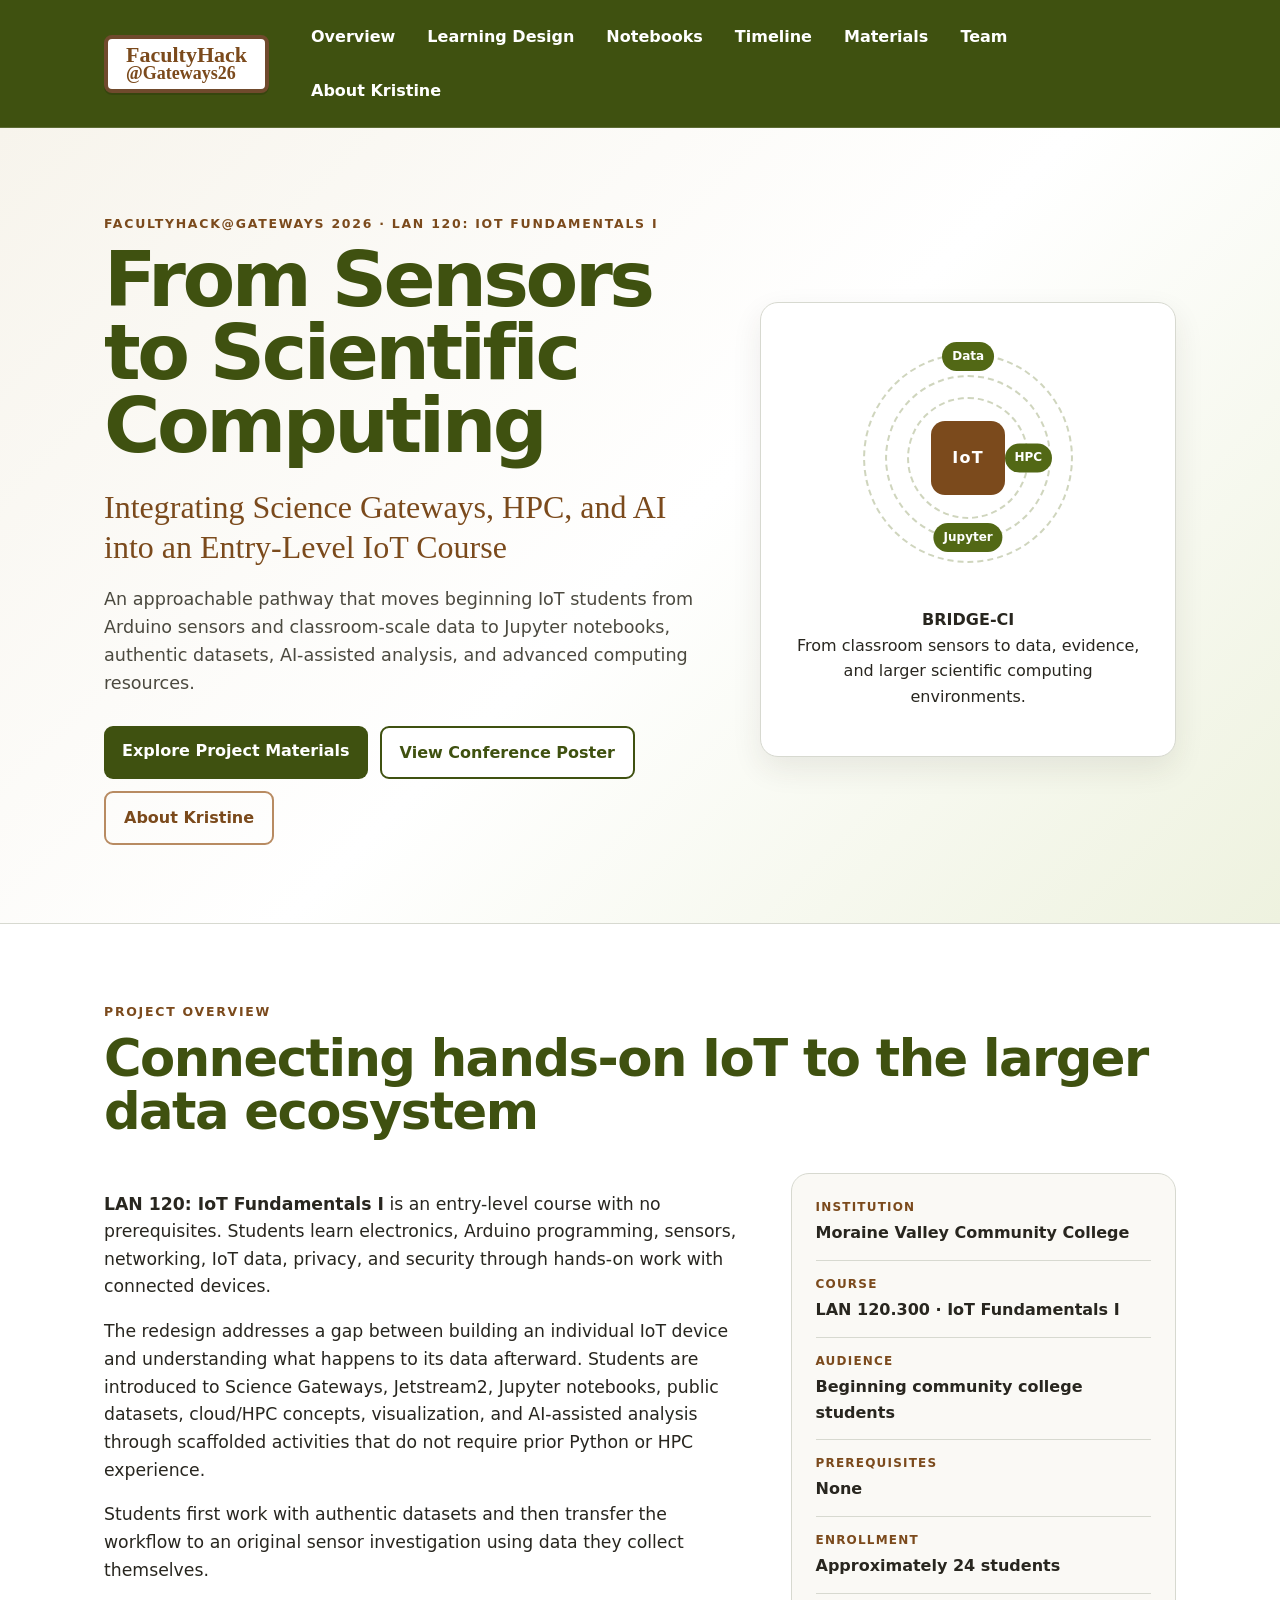
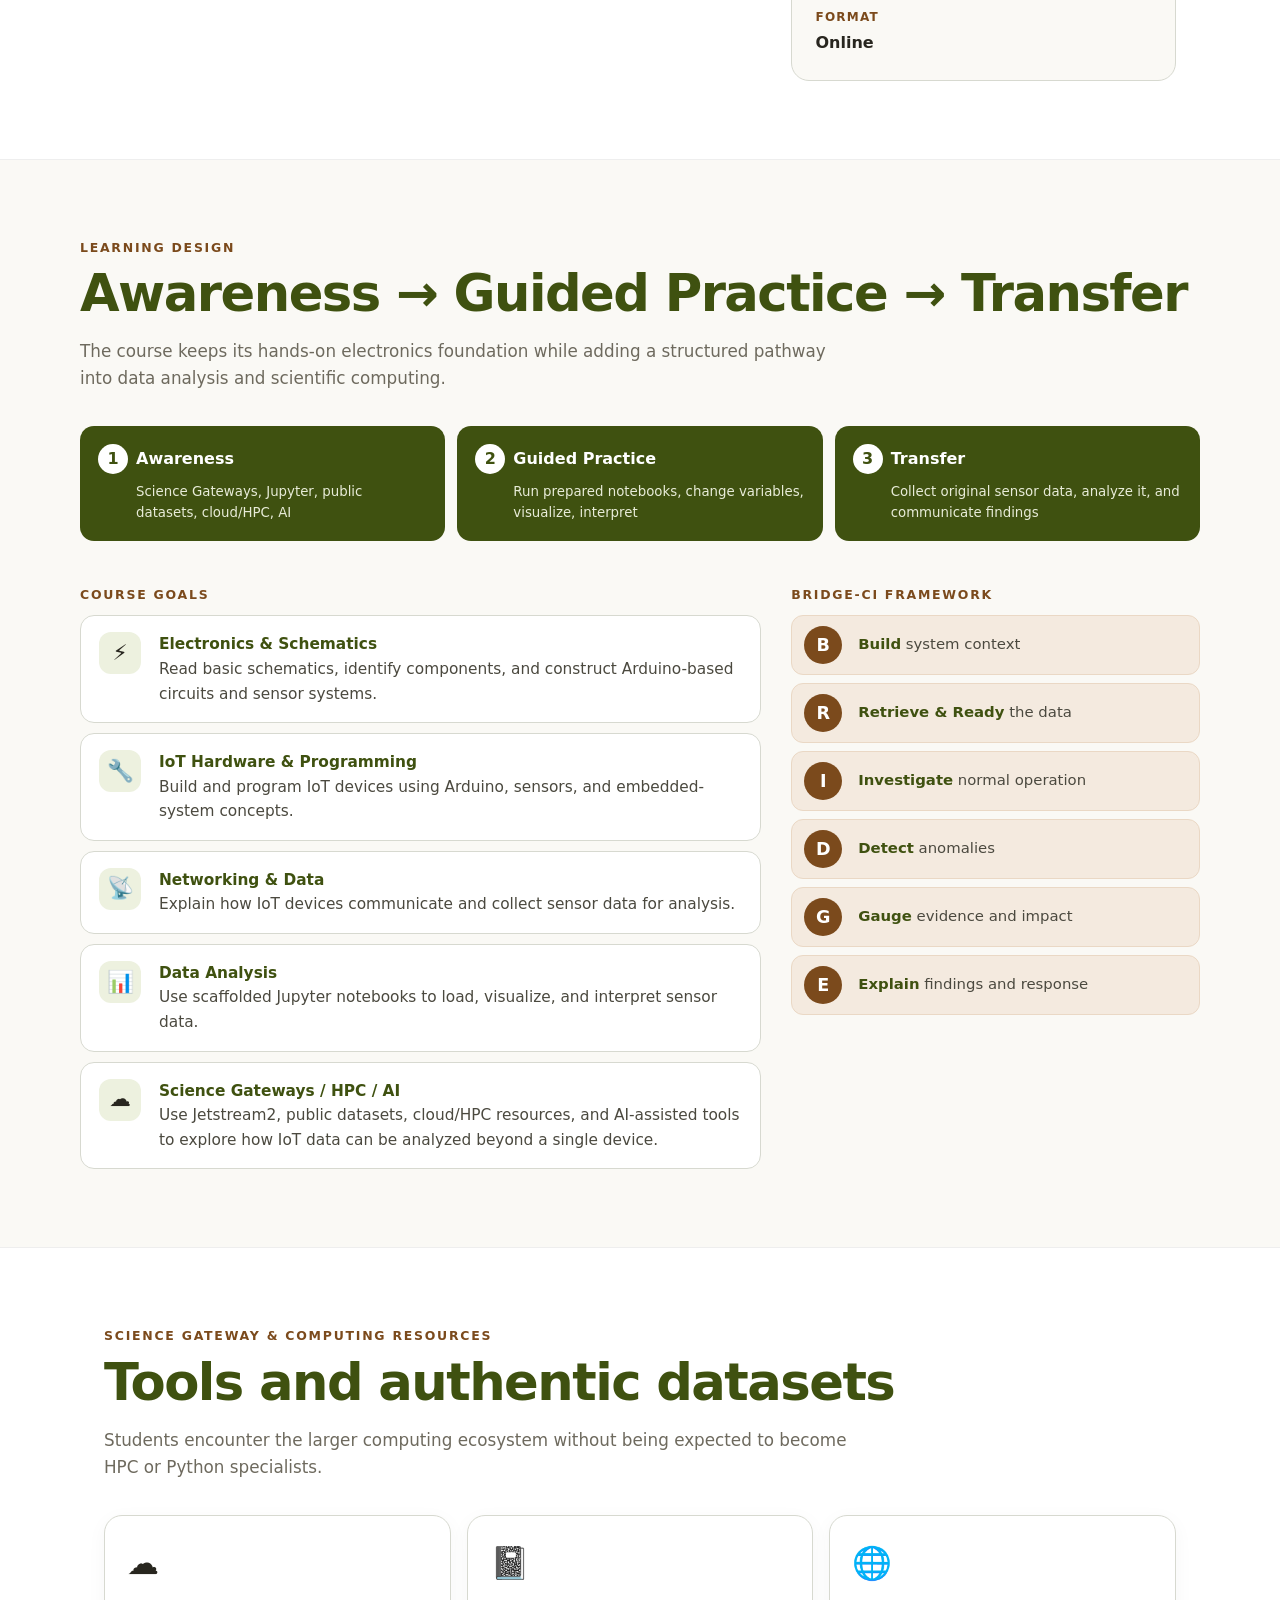
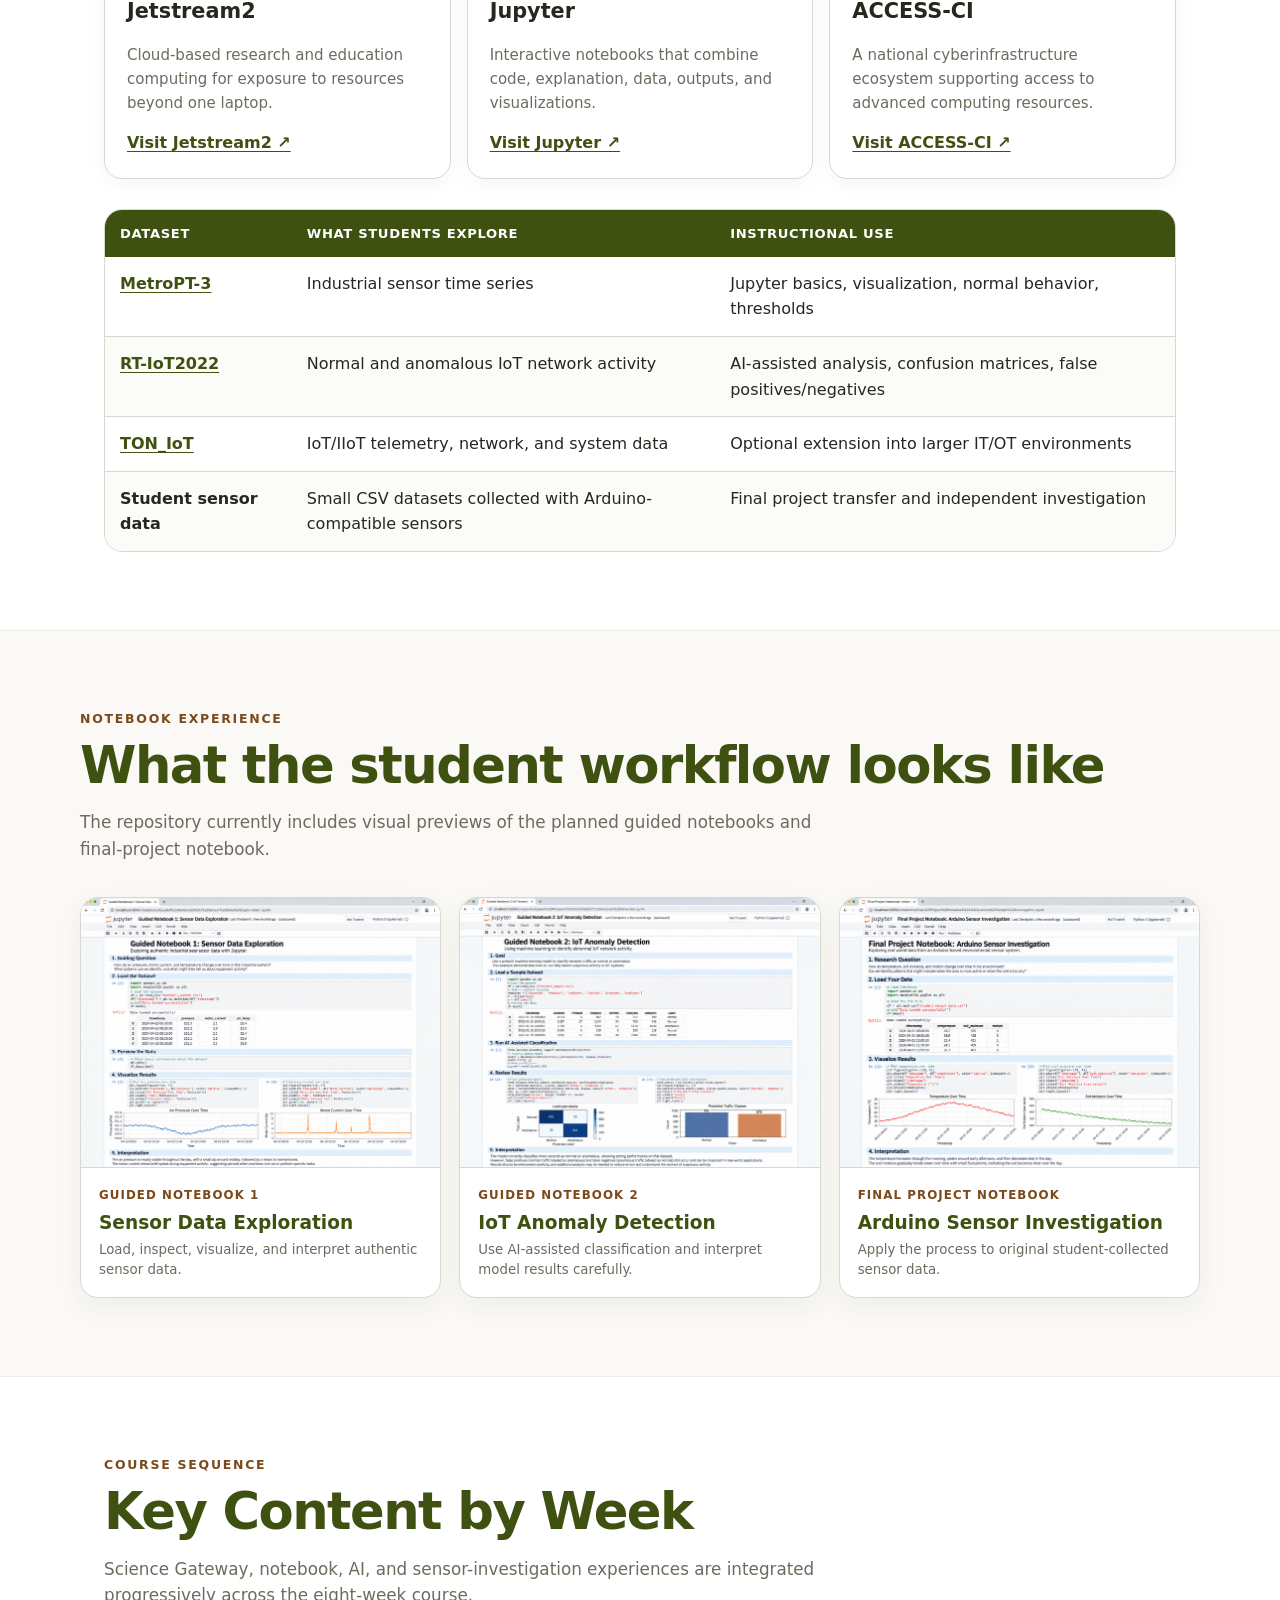
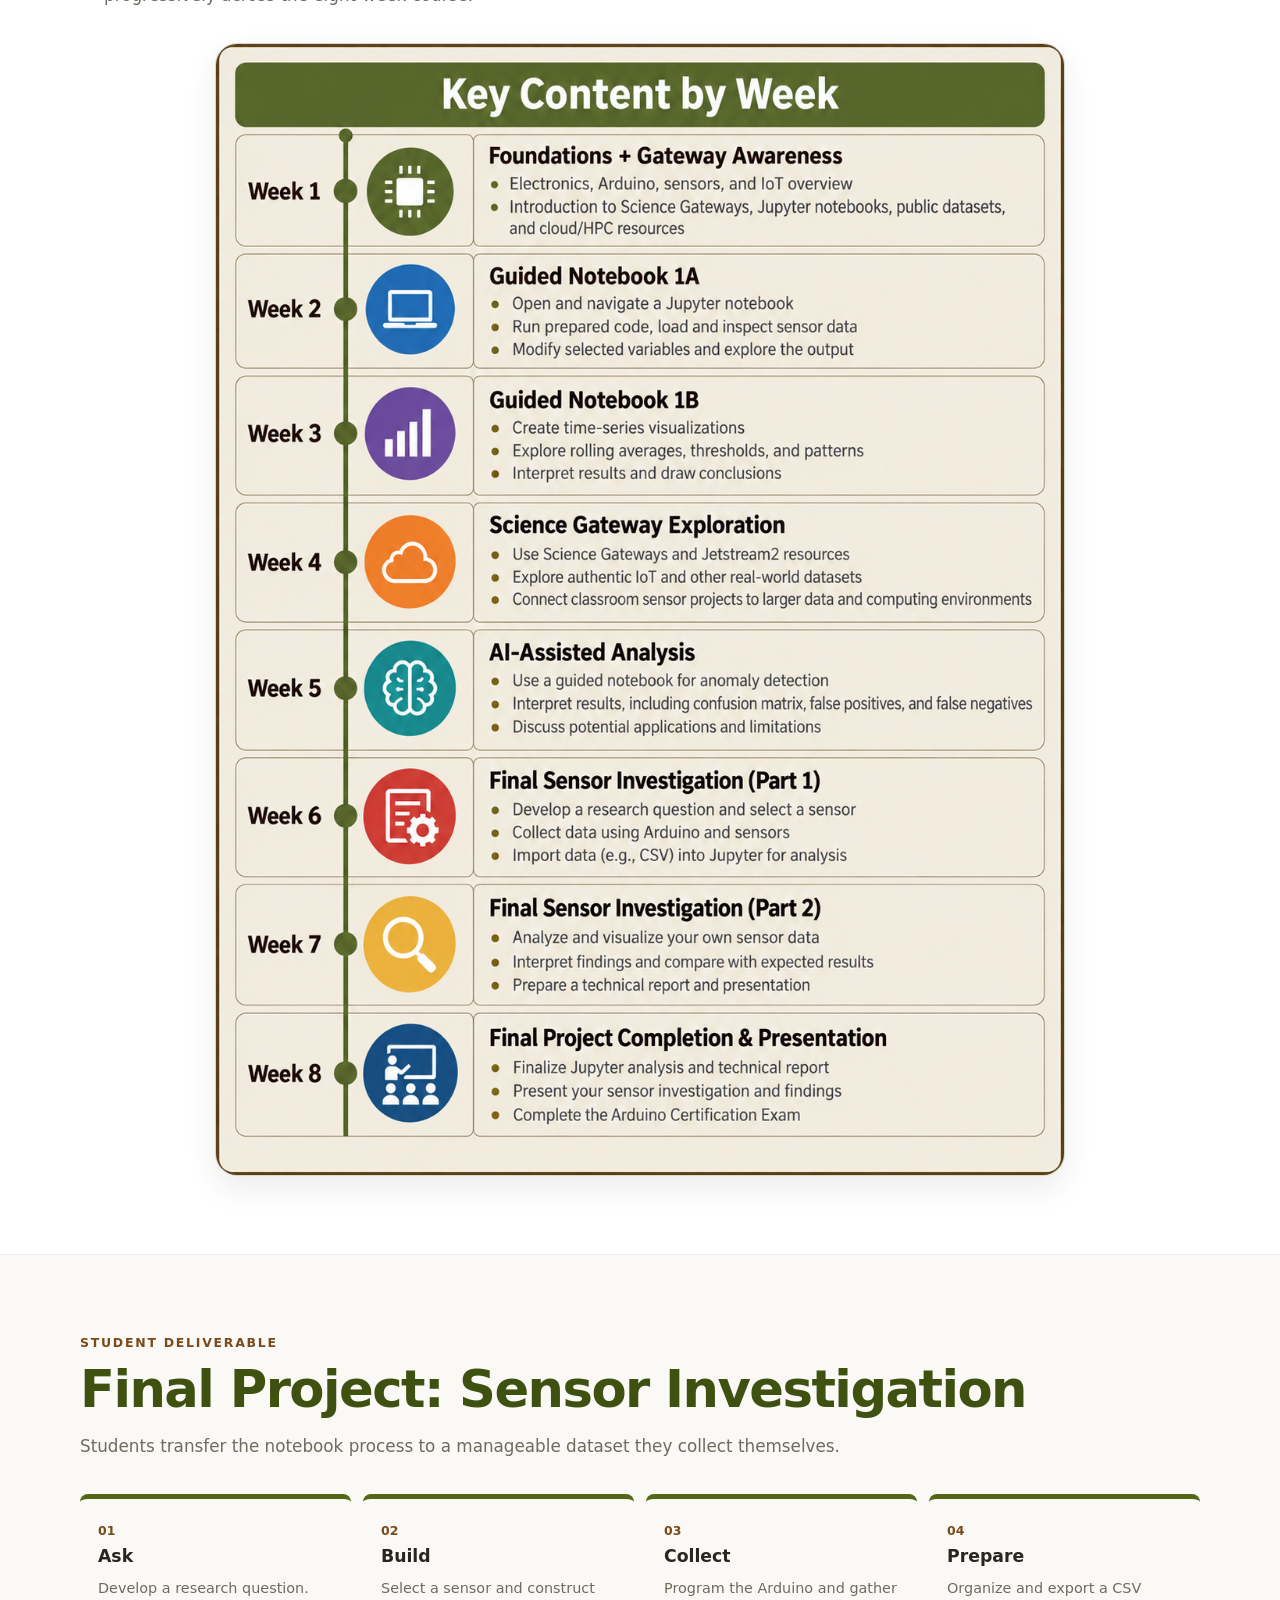
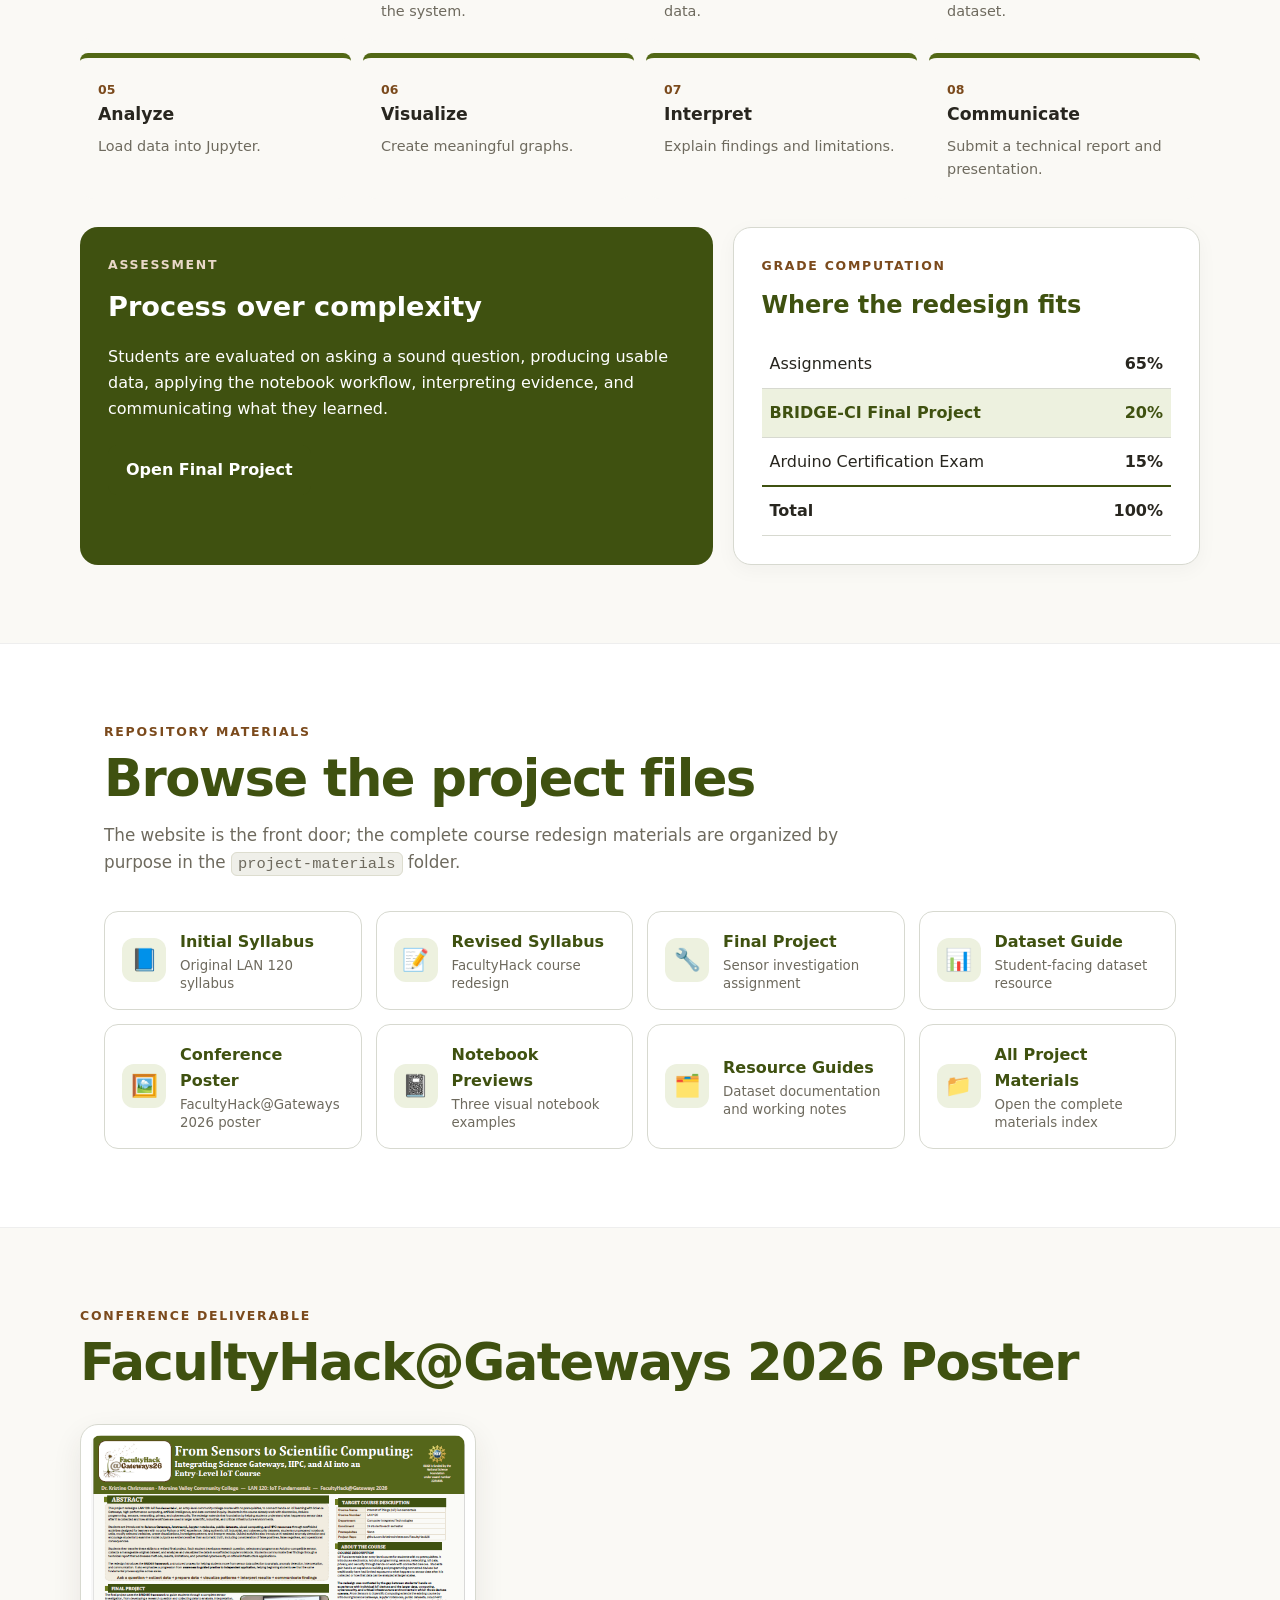
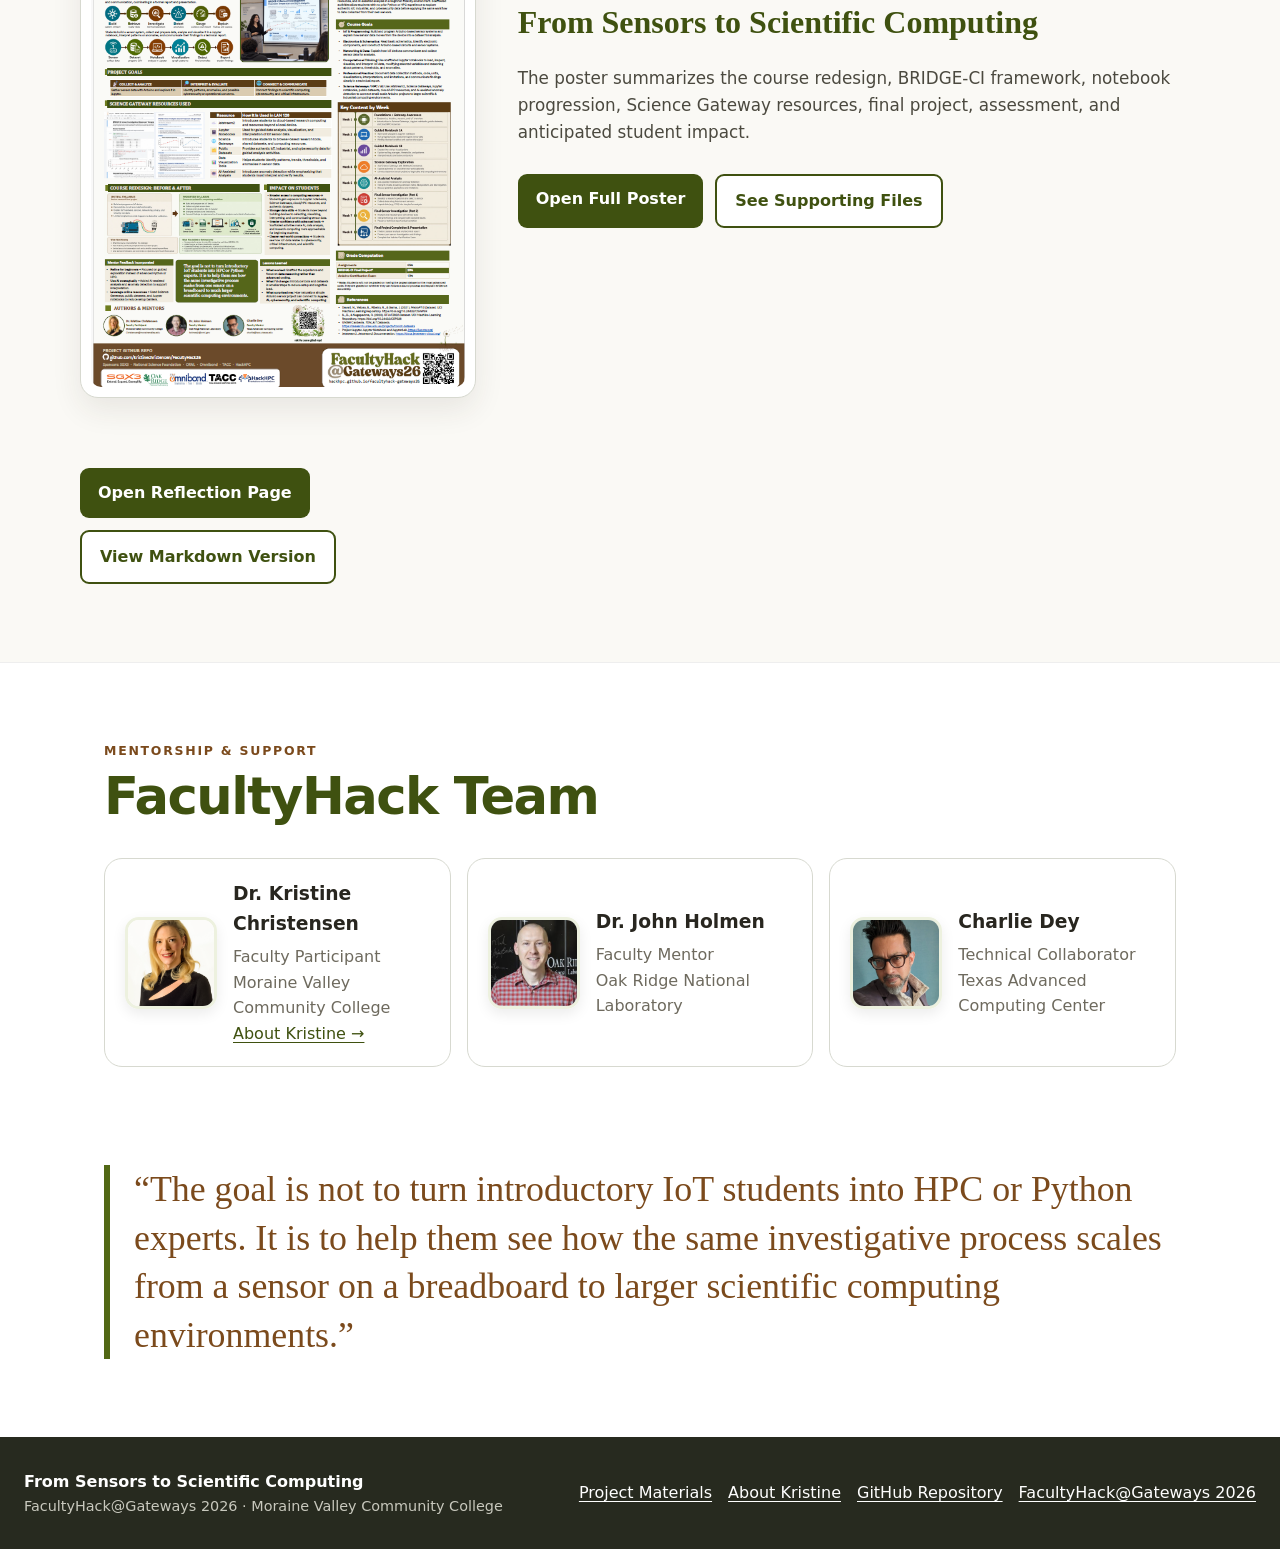
==== commit 3a2f36d0: "Update blog.html with new styles and remove reflection section Added custom styles for conference re" ====
--- a/blog.html
+++ b/blog.html
@@ -6,6 +6,68 @@
   <title>From Sensors to Scientific Computing | FacultyHack@Gateways 2026</title>
   <meta name="description" content="FacultyHack@Gateways 2026 curriculum redesign for LAN 120: IoT Fundamentals I at Moraine Valley Community College.">
   <link rel="stylesheet" href="assets/styles.css">
+
+<style>
+  /* Compact conference reflection typography */
+  #reflection .section-heading h2 {
+    font-size: clamp(1.9rem, 3vw, 2.55rem);
+    line-height: 1.15;
+  }
+
+  #reflection .section-heading .heading-note {
+    font-size: 1rem;
+    line-height: 1.55;
+    max-width: 760px;
+    margin-left: auto;
+    margin-right: auto;
+  }
+
+  #reflection .reflection-copy {
+    max-width: 860px !important;
+  }
+
+  #reflection .reflection-copy p {
+    font-size: 1rem;
+    line-height: 1.72;
+  }
+
+  #reflection .reflection-copy h3 {
+    font-size: 1.32rem;
+    line-height: 1.25;
+    margin-top: 2rem;
+    margin-bottom: .75rem;
+  }
+
+  #reflection blockquote {
+    font-size: 1.05rem !important;
+    line-height: 1.6;
+  }
+
+  #reflection .hero-actions {
+    margin-top: 2.25rem !important;
+    justify-content: flex-start;
+  }
+
+  #reflection .button {
+    font-size: .92rem;
+    padding: .72rem 1rem;
+  }
+
+  @media (max-width: 700px) {
+    #reflection .section-heading h2 {
+      font-size: 1.7rem;
+    }
+
+    #reflection .reflection-copy p {
+      font-size: .97rem;
+    }
+
+    #reflection .reflection-copy h3 {
+      font-size: 1.2rem;
+    }
+  }
+</style>
+
 </head>
 <body>
 <header class="site-header">
@@ -20,7 +82,6 @@
       <a href="#notebooks">Notebooks</a>
       <a href="#timeline">Timeline</a>
       <a href="project-materials/">Materials</a>
-      <a href="#reflection">Reflection</a>
       <a href="#team">Team</a>
       <a href="about.html">About Kristine</a>
     </nav>
@@ -254,87 +315,8 @@
         <a class="button secondary" href="project-materials/">See Supporting Files</a>
       </div>
     </div>
-  </div>
-</section>
-
-
-<section class="section alt" id="reflection">
-  <div class="section-heading">
-    <p class="section-kicker">Conference Reflection</p>
-    <h2>From Sensors to Scientific Computing: Reflections on FacultyHack@Gateways 2026</h2>
-    <p class="heading-note">BRIDGE-CI, hands-on HPC learning, new collaborations, and expanding access to research computing for community college students.</p>
-  </div>
-
-  <div class="prose-large reflection-copy" style="max-width: 920px; margin: 0 auto;">
-    <p>Participating in FacultyHack@Gateways 2026 gave me the opportunity to rethink how I introduce advanced computing concepts to students in an entry-level Internet of Things course. My curriculum project, <strong>BRIDGE-CI: From Sensors to Scientific Computing</strong>, focuses on LAN 120: IoT Fundamentals I at Moraine Valley Community College, a course with no prerequisites where students are often encountering electronics, programming, networking, and cybersecurity for the first time.</p>
-
-    <p>Students in LAN 120 already build Arduino-based systems, program sensors, explore IoT networking, and learn about privacy and security. What I wanted to add was the next part of the story: <strong>What happens to the data after the sensor collects it?</strong> How can students move from a few hundred readings generated by a classroom device to understanding the kinds of data-analysis workflows used in scientific, industrial, and critical infrastructure environments?</p>
-
-    <p>FacultyHack helped me shape that question into a more intentional course redesign.</p>
-
-    <h3>Building a Bridge for Beginning Students</h3>
-    <p>BRIDGE-CI introduces students to Jupyter notebooks, public datasets, Science Gateways, cloud and HPC resources, visualization, and AI-assisted analysis while preserving the hands-on nature of the existing IoT course. The goal is not to turn introductory IoT students into Python programmers or HPC specialists. Instead, I want students to understand that these resources exist, become comfortable interacting with them, and begin to see how the work they already do connects to a much larger computing ecosystem.</p>
-
-    <p>The redesign follows a progression from <strong>awareness to guided practice to independent application</strong>. Students first encounter the tools and concepts through structured examples. They then work with scaffolded Jupyter notebooks using authentic sensor and cybersecurity datasets, where they can run prepared code, change selected variables, create visualizations, and interpret what they see. Finally, they transfer that process to a sensor investigation of their own.</p>
-
-    <p>For the culminating project, students develop a research question, select and program an Arduino-compatible sensor, collect their own data, export it to a CSV file, and analyze it in a Jupyter notebook. They create visualizations, investigate patterns or anomalies, consider what the evidence means, and connect their findings to IoT, cybersecurity, or critical infrastructure. The project concludes with a formal technical report and presentation.</p>
-
-    <p>One of the ideas that emerged from the redesign was the <strong>BRIDGE framework</strong>: <strong>Build</strong> system context, <strong>Retrieve and Ready</strong> the data, <strong>Investigate</strong> normal operation, <strong>Detect</strong> anomalies, <strong>Gauge</strong> evidence and impact, and <strong>Explain</strong> findings and response. What I like about this framework is that it focuses on the investigative process rather than a particular piece of software. Whether students are working with one Arduino sensor or a much larger research dataset, the underlying habits are similar.</p>
-
-    <blockquote style="margin: 2rem 0; padding: 1.25rem 1.5rem; border-left: 5px solid #6c7a36; background: rgba(108,122,54,.08);">
-      “The goal is not to turn introductory IoT students into HPC or Python experts. It is to help them see how the same investigative process scales from one sensor on a breadboard to much larger scientific computing environments.”
-    </blockquote>
-
-    <h3>Continuing the Hands-On HPC Work</h3>
-    <p>My hands-on experience with the HPC tools is still developing, and I see that as an important continuation of the FacultyHack experience rather than something that ended with the conference.</p>
-
-    <p>I now have accounts in place, appointments scheduled, and a clearer understanding of the steps needed to request allocations and begin working more directly with the available computing environments. I am continuing to explore how resources such as Jetstream2, ACCESS-CI, Jupyter-based environments, Science Gateways, and other national research computing resources can be incorporated into a community college classroom in ways that are realistic and sustainable.</p>
-
-    <p>One of the most useful things FacultyHack did was help me move beyond simply knowing that these resources exist. I now have people I can ask, pathways I can follow, and a better understanding of how to begin connecting students to them.</p>
-
-    <p>That matters because access to advanced computing can be intimidating, particularly for beginning students. Accounts, allocations, unfamiliar interfaces, command-line environments, and technical terminology can all become barriers before students ever reach the interesting part of the experience. I became much more focused on how browser-based tools, scaffolded notebooks, public datasets, and carefully designed activities can lower those barriers without oversimplifying the underlying concepts.</p>
-
-    <p>I am continuing to work through the technical pieces, test the environments, and determine which resources will work best for LAN 120. That work will continue well beyond the conference.</p>
-
-    <h3>The People Were as Important as the Technology</h3>
-    <p>One of the biggest highlights of FacultyHack was meeting the other participants, mentors, and organizers.</p>
-
-    <p>Working alongside faculty who were trying to solve similar instructional problems made the experience much richer. We came from different institutions and disciplines, but many of us were asking the same kinds of questions: How do we make advanced computing approachable? How do we integrate these resources without overwhelming students? How do we connect classroom learning to authentic research and computational practice? Those conversations helped refine my own project considerably.</p>
-
-    <p>My mentors also encouraged me to keep the redesign grounded in the realities of an introductory course. Their feedback helped me focus on guided exploration rather than advanced programming, use AI where it genuinely supports beginning students, and take advantage of existing online resources rather than creating unnecessary technical barriers.</p>
-
-    <p>Just as valuable were the connections I made throughout the Gateways conference itself. I met people working in Science Gateways, HPC, cybersecurity, research computing, education, and related areas who I expect to continue collaborating with after the conference. For me, those relationships may ultimately be one of the most important outcomes of the entire experience.</p>
-
-    <h3>Presenting the Work</h3>
-    <p>Another major highlight was having the opportunity to present my work in multiple ways.</p>
-
-    <p>I was able to present my FacultyHack poster, <strong>From Sensors to Scientific Computing: Integrating Science Gateways, HPC, and AI into an Entry-Level IoT Course</strong>, and also present my paper during the conference. Both experiences allowed me to share the project with people outside of my immediate discipline, hear new perspectives, and think more carefully about how the work connects to the broader Science Gateways community.</p>
-
-    <p>Those were opportunities I likely would not have had without participating in FacultyHack. Presenting the work also changed how I thought about the project. Explaining the redesign to others forced me to articulate what was most important. The project is not really about teaching students one particular technology. It is about expanding what students understand is possible and helping them recognize that they can participate in data-intensive and computational work.</p>
-
-    <h3>Reducing Barriers to Research Computing</h3>
-    <p>One of my strongest takeaways from Gateways 2026 is the potential these resources have to reduce barriers for community college students.</p>
-
-    <p>Students at community colleges may have limited exposure to research computing environments, HPC resources, Science Gateways, or large scientific datasets. That lack of exposure does not mean they are incapable of working with them. Often, they simply have not been given an accessible entry point.</p>
-
-    <p>I plan to continue working with these rich resources because they can expand access to computing research, HPC, Science Gateways, and data-intensive learning opportunities for students who might not otherwise encounter them.</p>
-
-    <p>The key, especially in an introductory course, is making that first experience successful. A student does not need to begin by writing sophisticated Python code or submitting jobs to a large computing cluster. They might begin by opening a browser-based Jupyter notebook, changing one variable, creating a graph, asking why a sensor reading looks unusual, and realizing that they can understand what the data are telling them.</p>
-
-    <p>That small experience can change how a student sees themselves in relation to computing and research.</p>
-
-    <h3>What Comes Next</h3>
-    <p>FacultyHack did not feel like the completion of the project. It felt much more like the beginning.</p>
-
-    <p>I will continue developing the Jupyter activities, testing computing environments, requesting the appropriate allocations, and identifying additional datasets and Science Gateway resources that can support the course. I also see opportunities to extend BRIDGE-CI into cybersecurity, data analytics, applied AI, and other technical courses.</p>
-
-    <p>I hope to continue working with the people I met through FacultyHack and Gateways and to build new collaborations around datasets, computing access, classroom activities, and student research opportunities.</p>
-
-    <p>My biggest takeaway is that <strong>advanced computing can be introduced without beginning with advanced complexity</strong>. With thoughtful scaffolding, authentic data, accessible tools, and the right support, community college students can begin engaging with scientific computing much earlier than we sometimes assume.</p>
-
-    <p>Sometimes the path to HPC and research computing can begin with something very small: <strong>one sensor on a breadboard, one question, and a few hundred data points.</strong> That is the bridge I want to continue building.</p>
-
-    <div class="hero-actions" style="margin-top: 2rem;">
+
+    <div class="hero-actions">
       <a class="button primary" href="blog.html">Open Reflection Page</a>
       <a class="button secondary" href="SGX3_Blog_Reflection.md">View Markdown Version</a>
     </div>
@@ -374,8 +356,6 @@
   </div>
   <div class="footer-links">
     <a href="project-materials/">Project Materials</a>
-    <a href="#reflection">Conference Reflection</a>
-    <a href="SGX3_Blog_Reflection.md">Reflection Markdown</a>
     <a href="about.html">About Kristine</a>
     <a href="https://github.com/kristinechristensen/FacultyHack26">GitHub Repository</a>
     <a href="https://hackhpc.github.io/facultyhack-gateways26">FacultyHack@Gateways 2026</a>
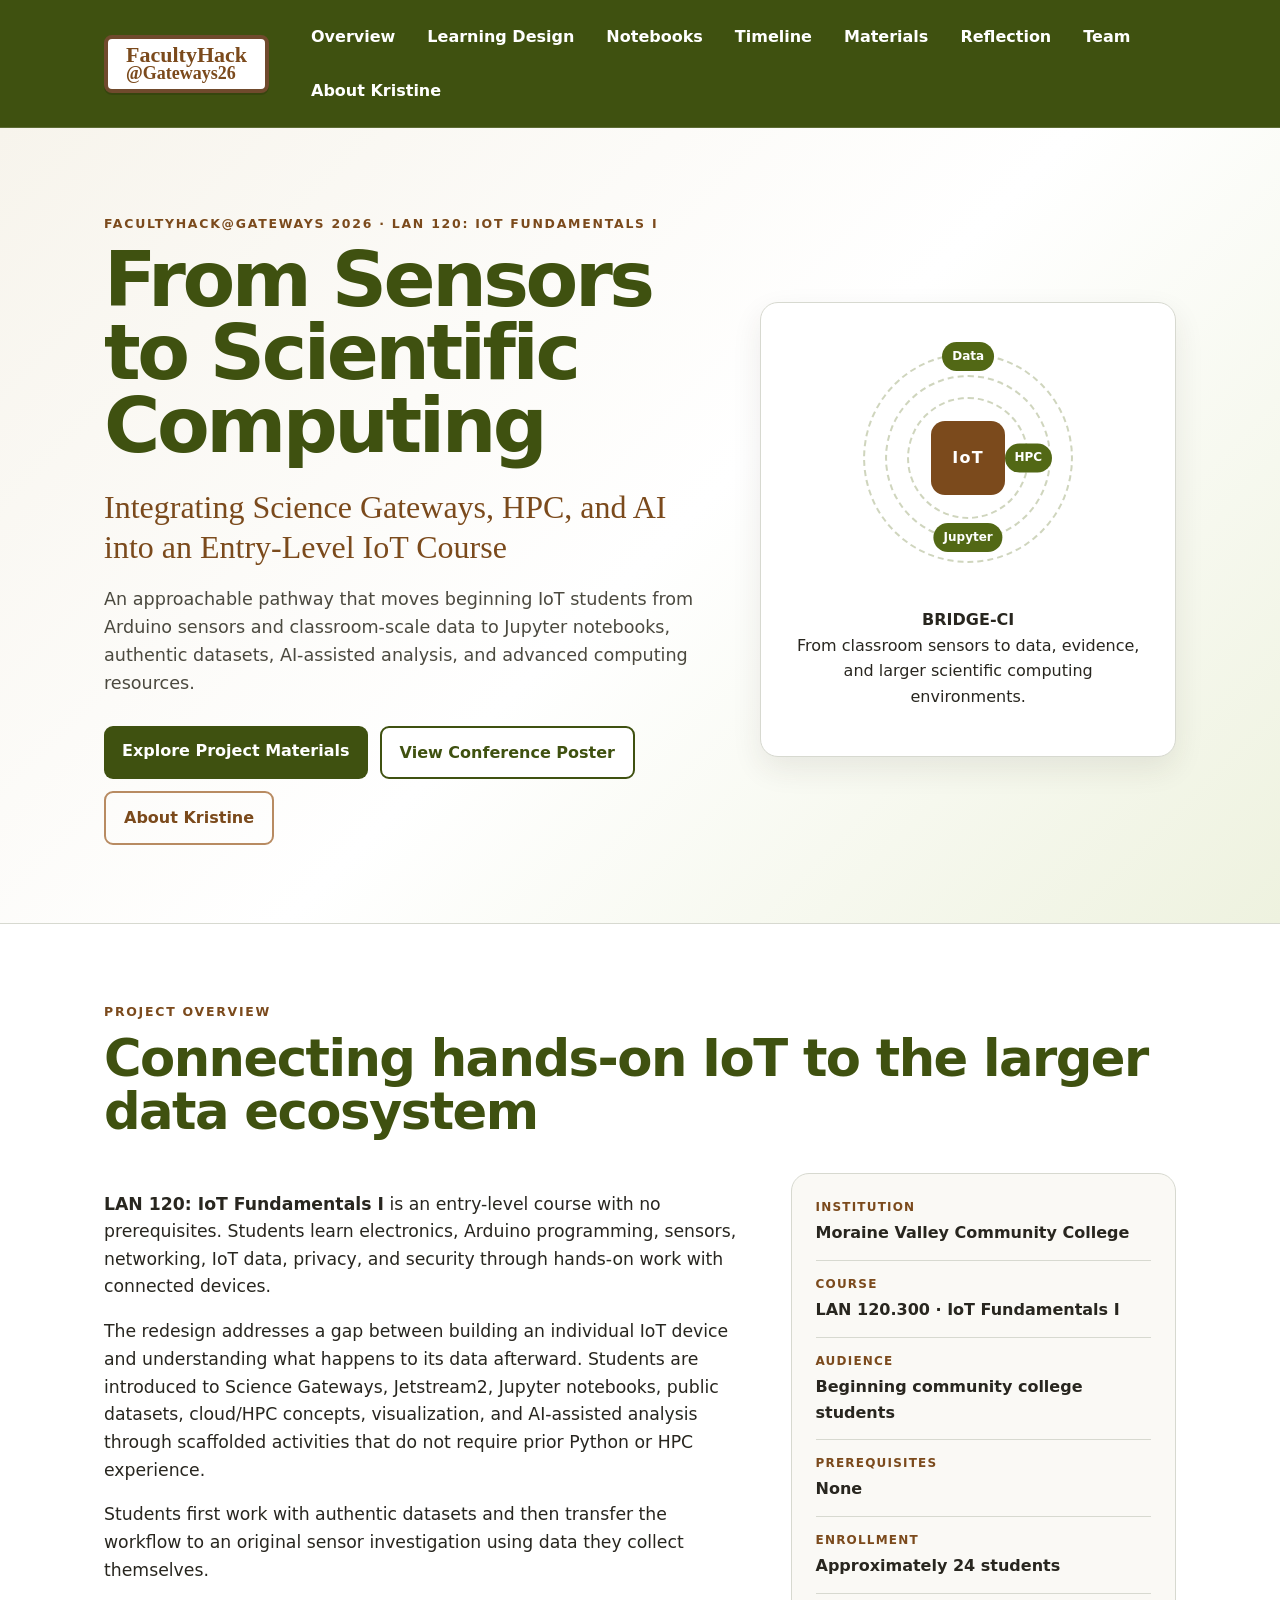
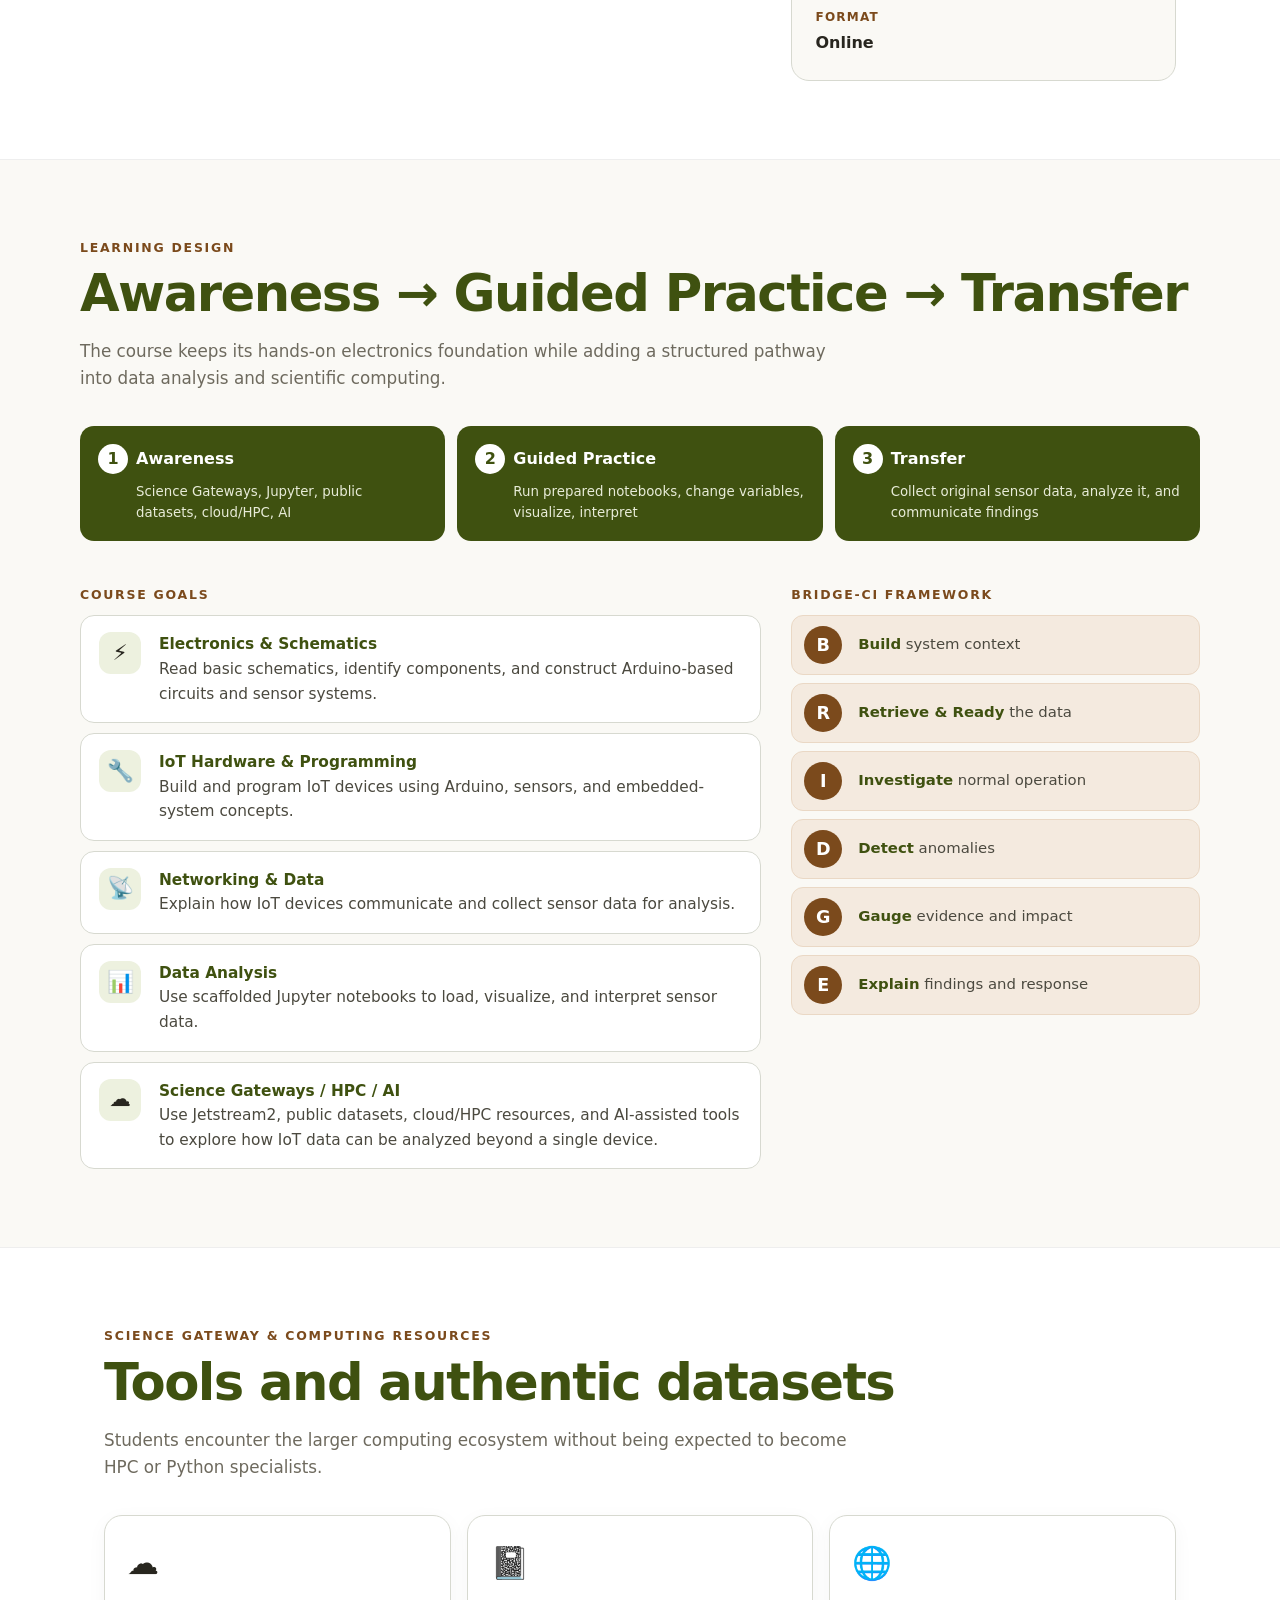
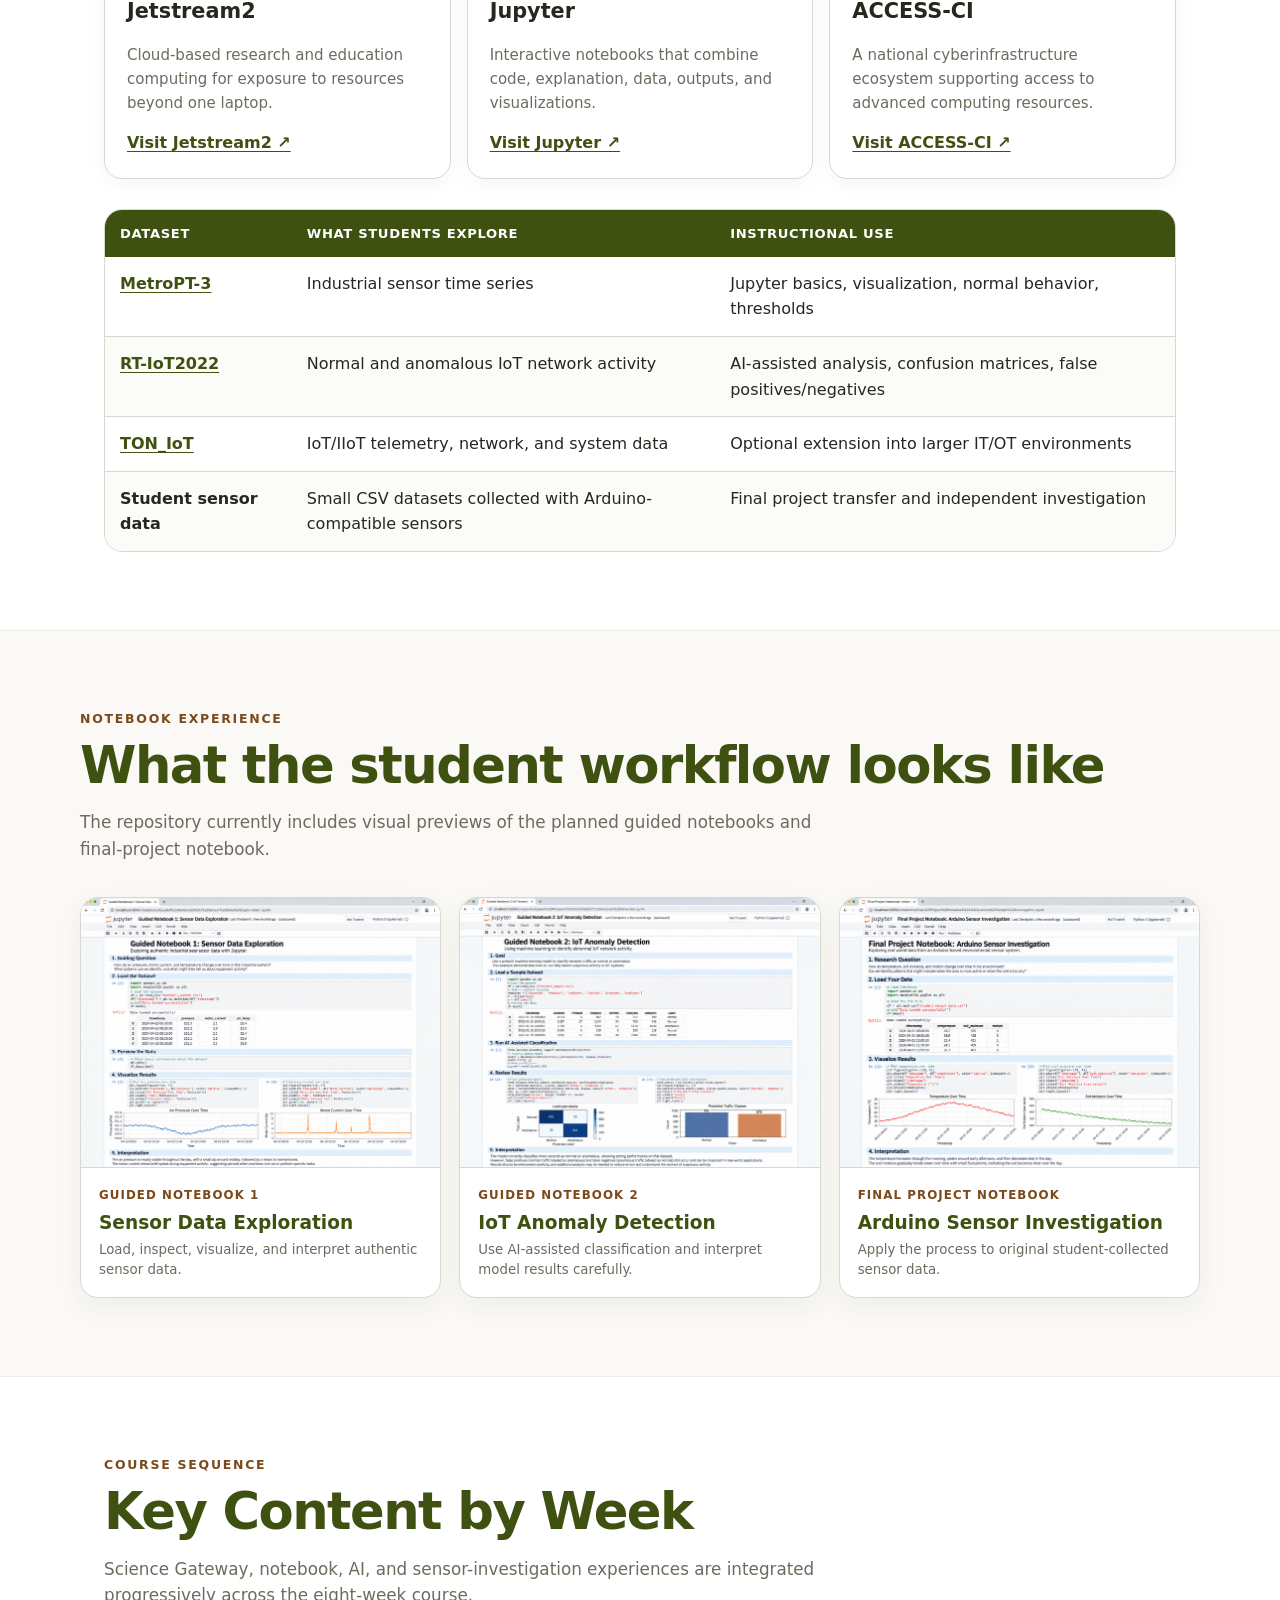
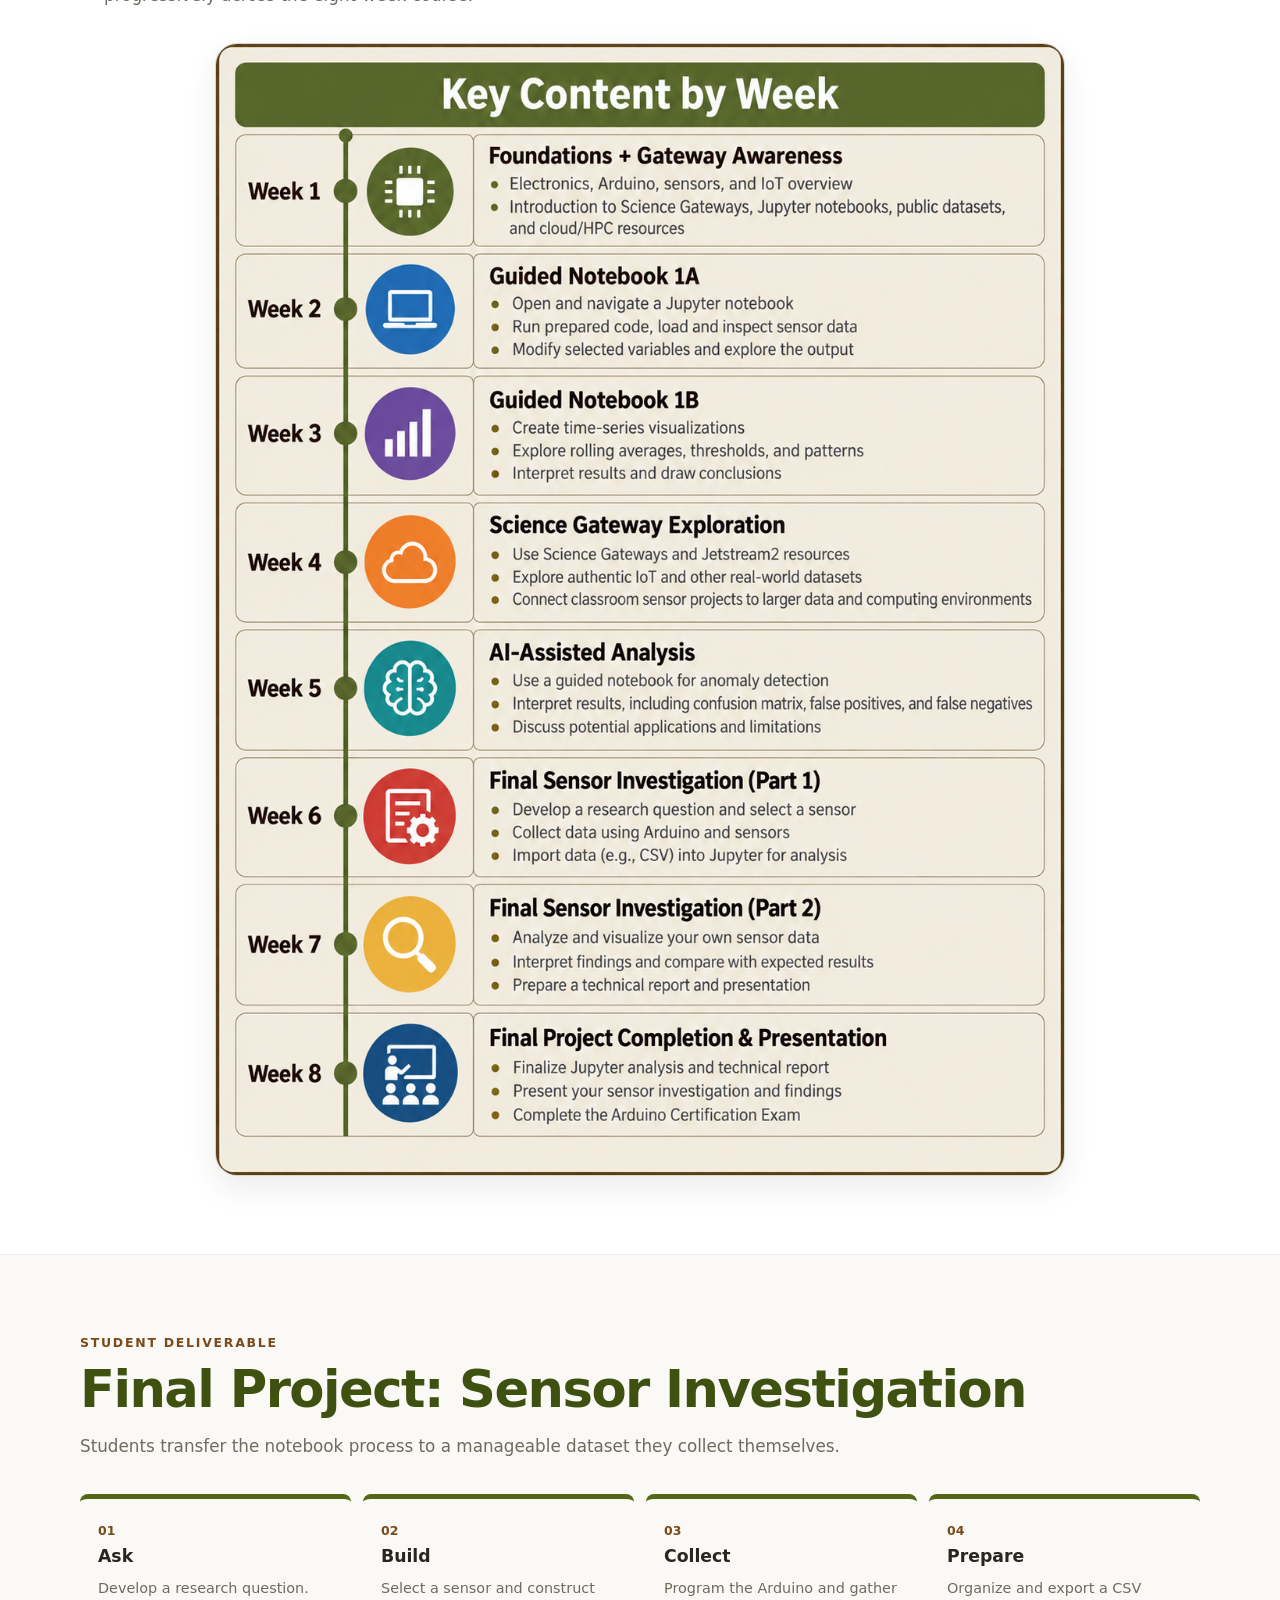
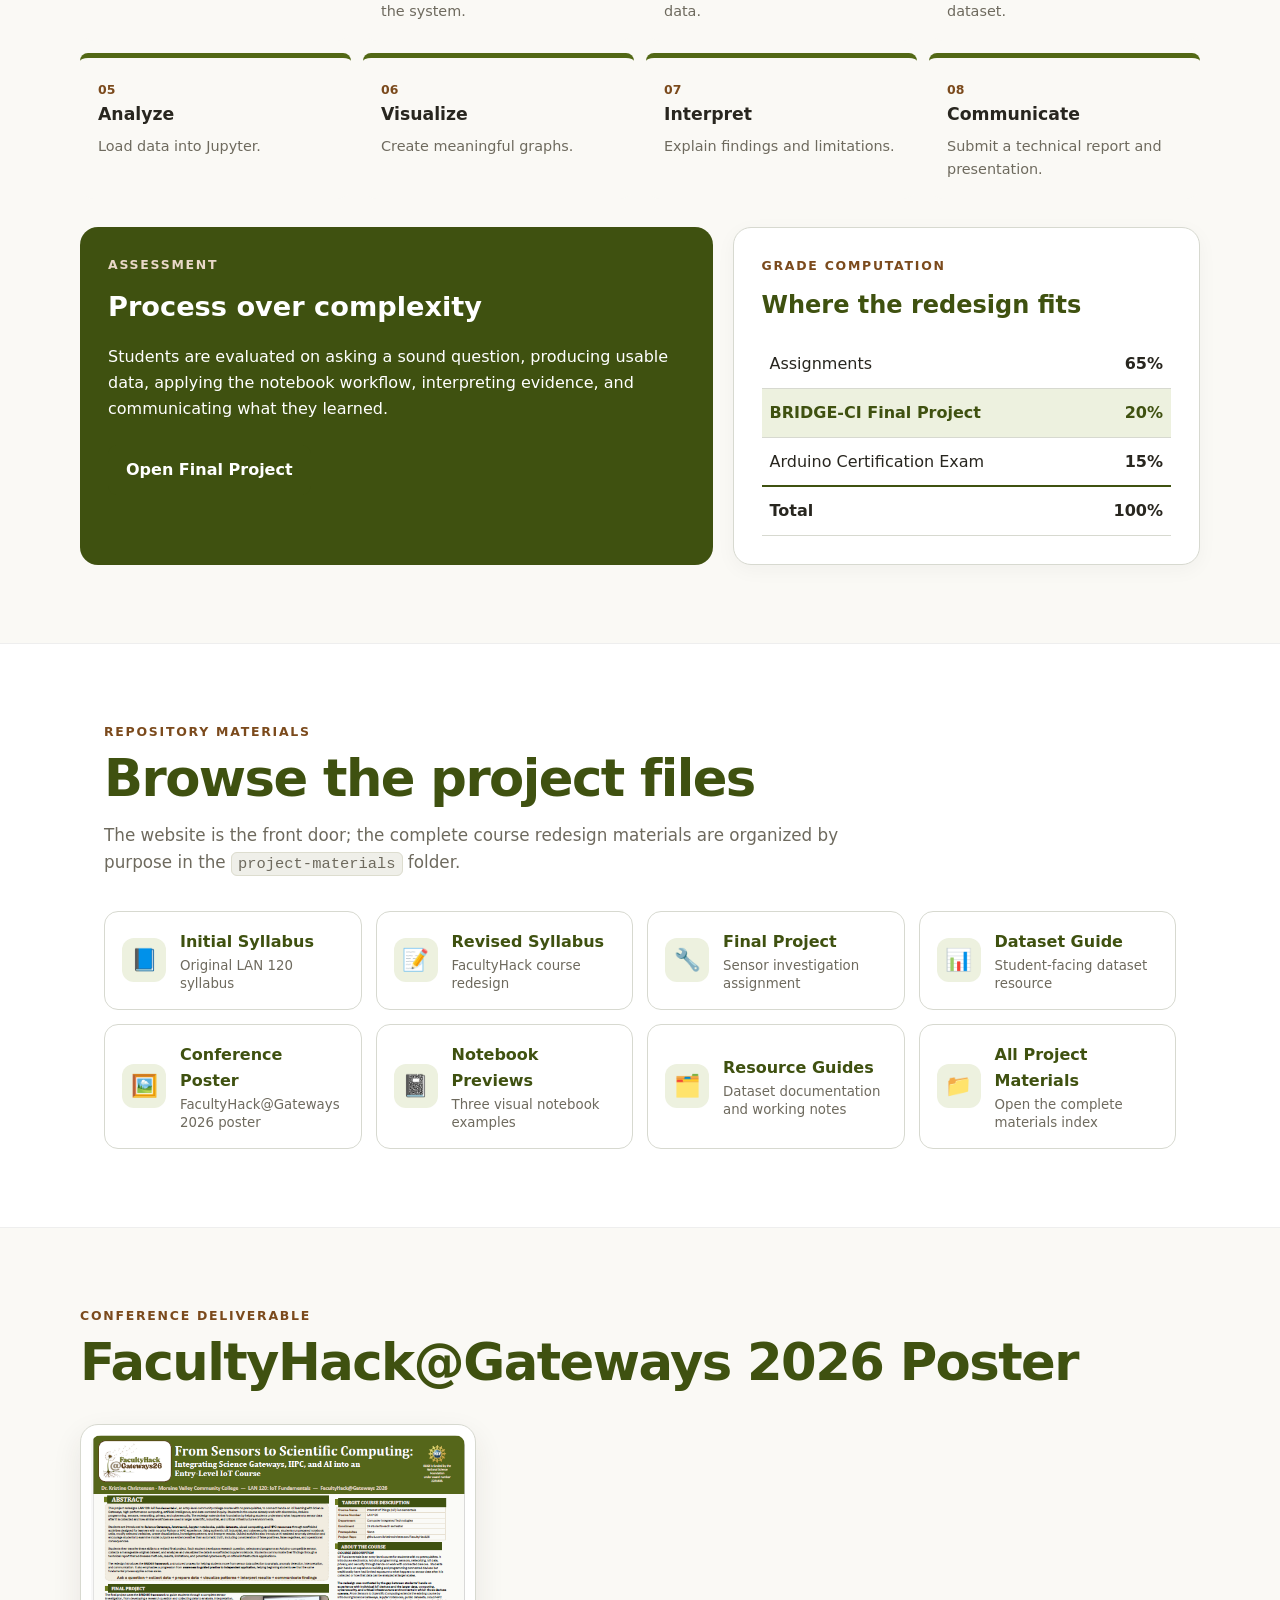
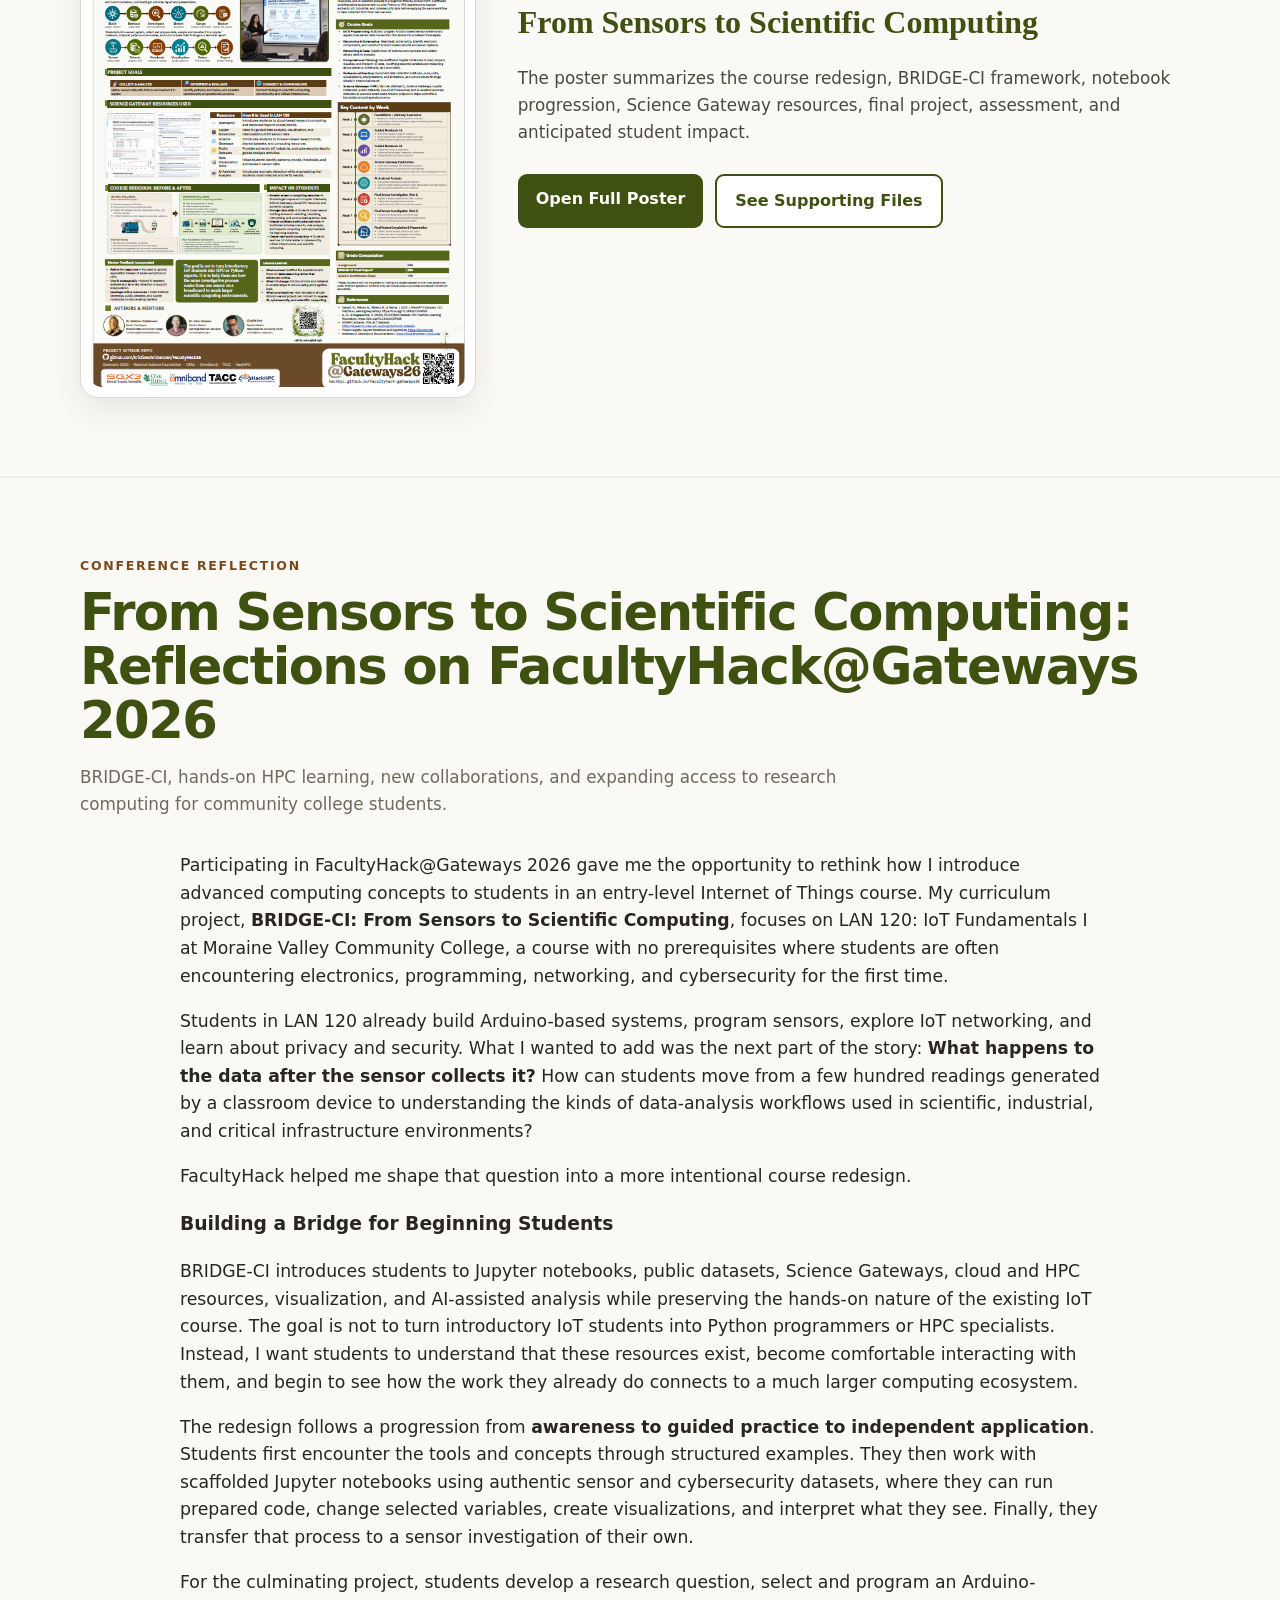
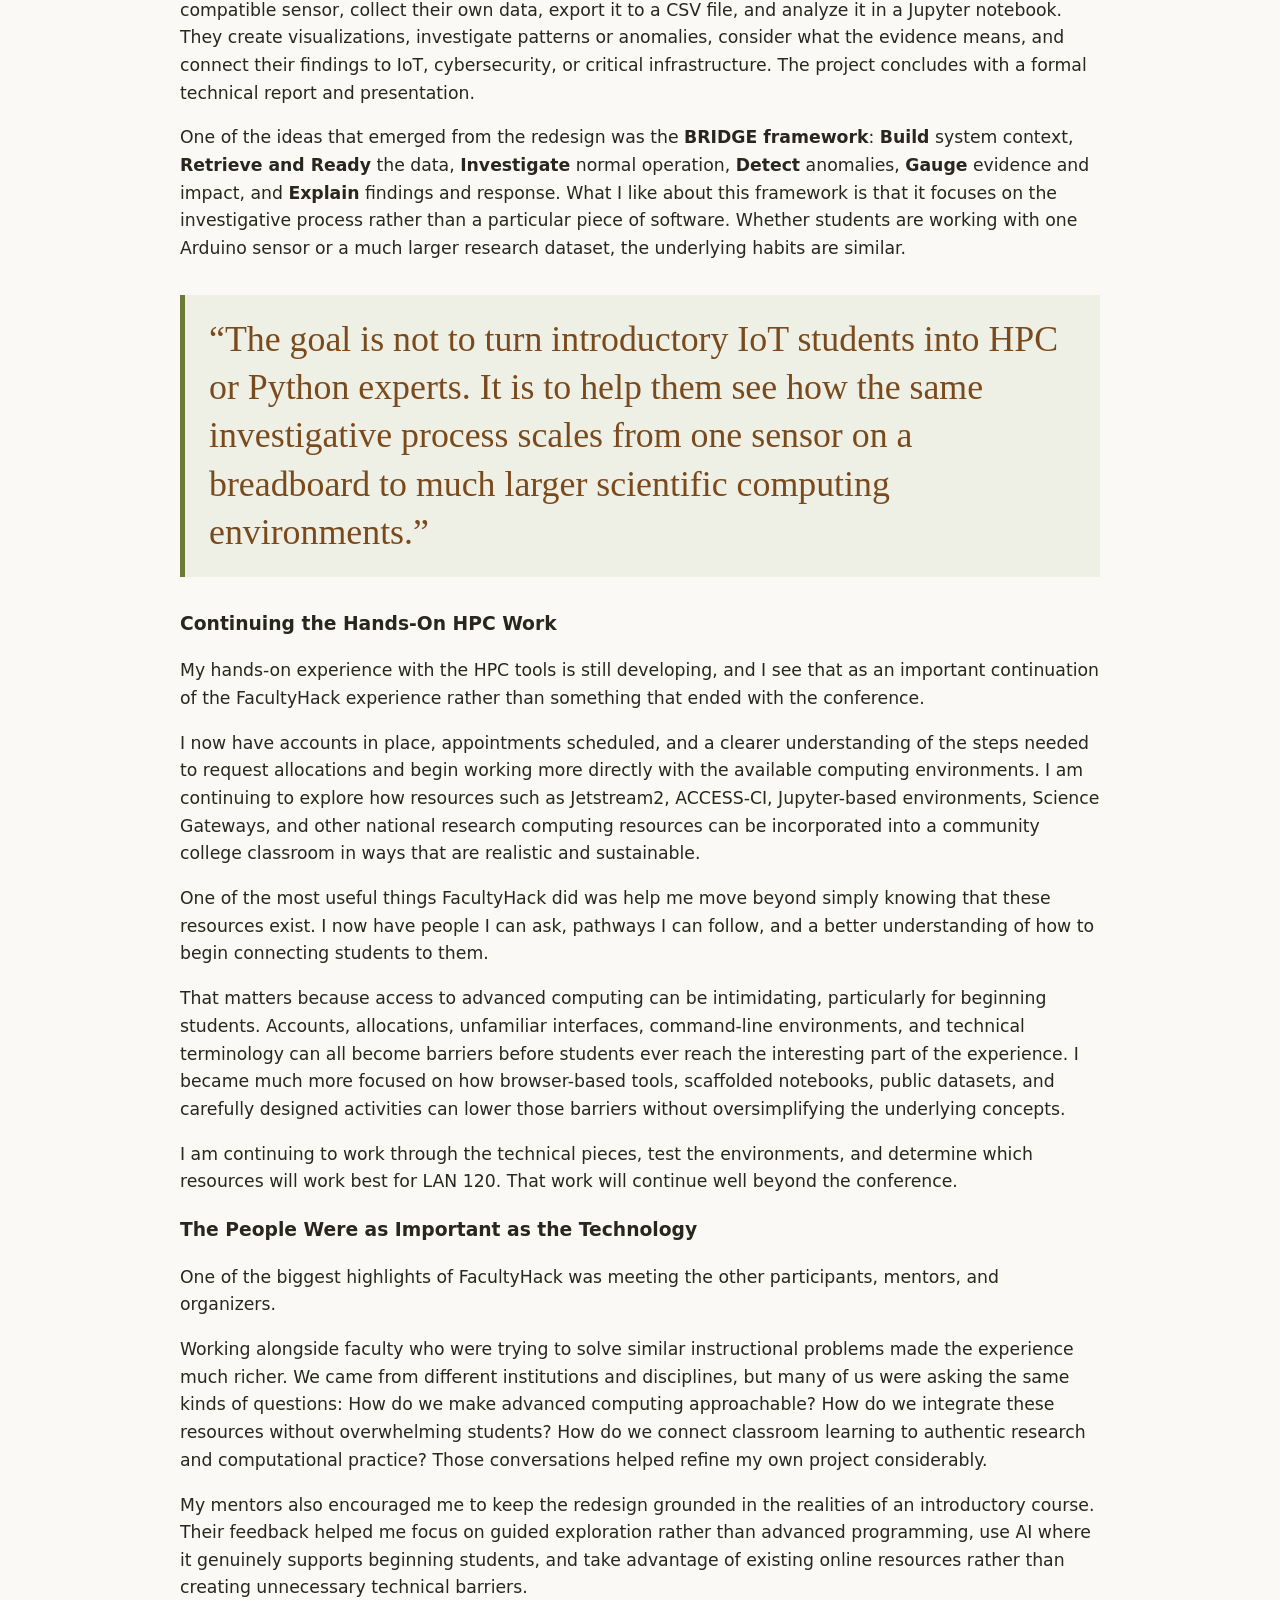
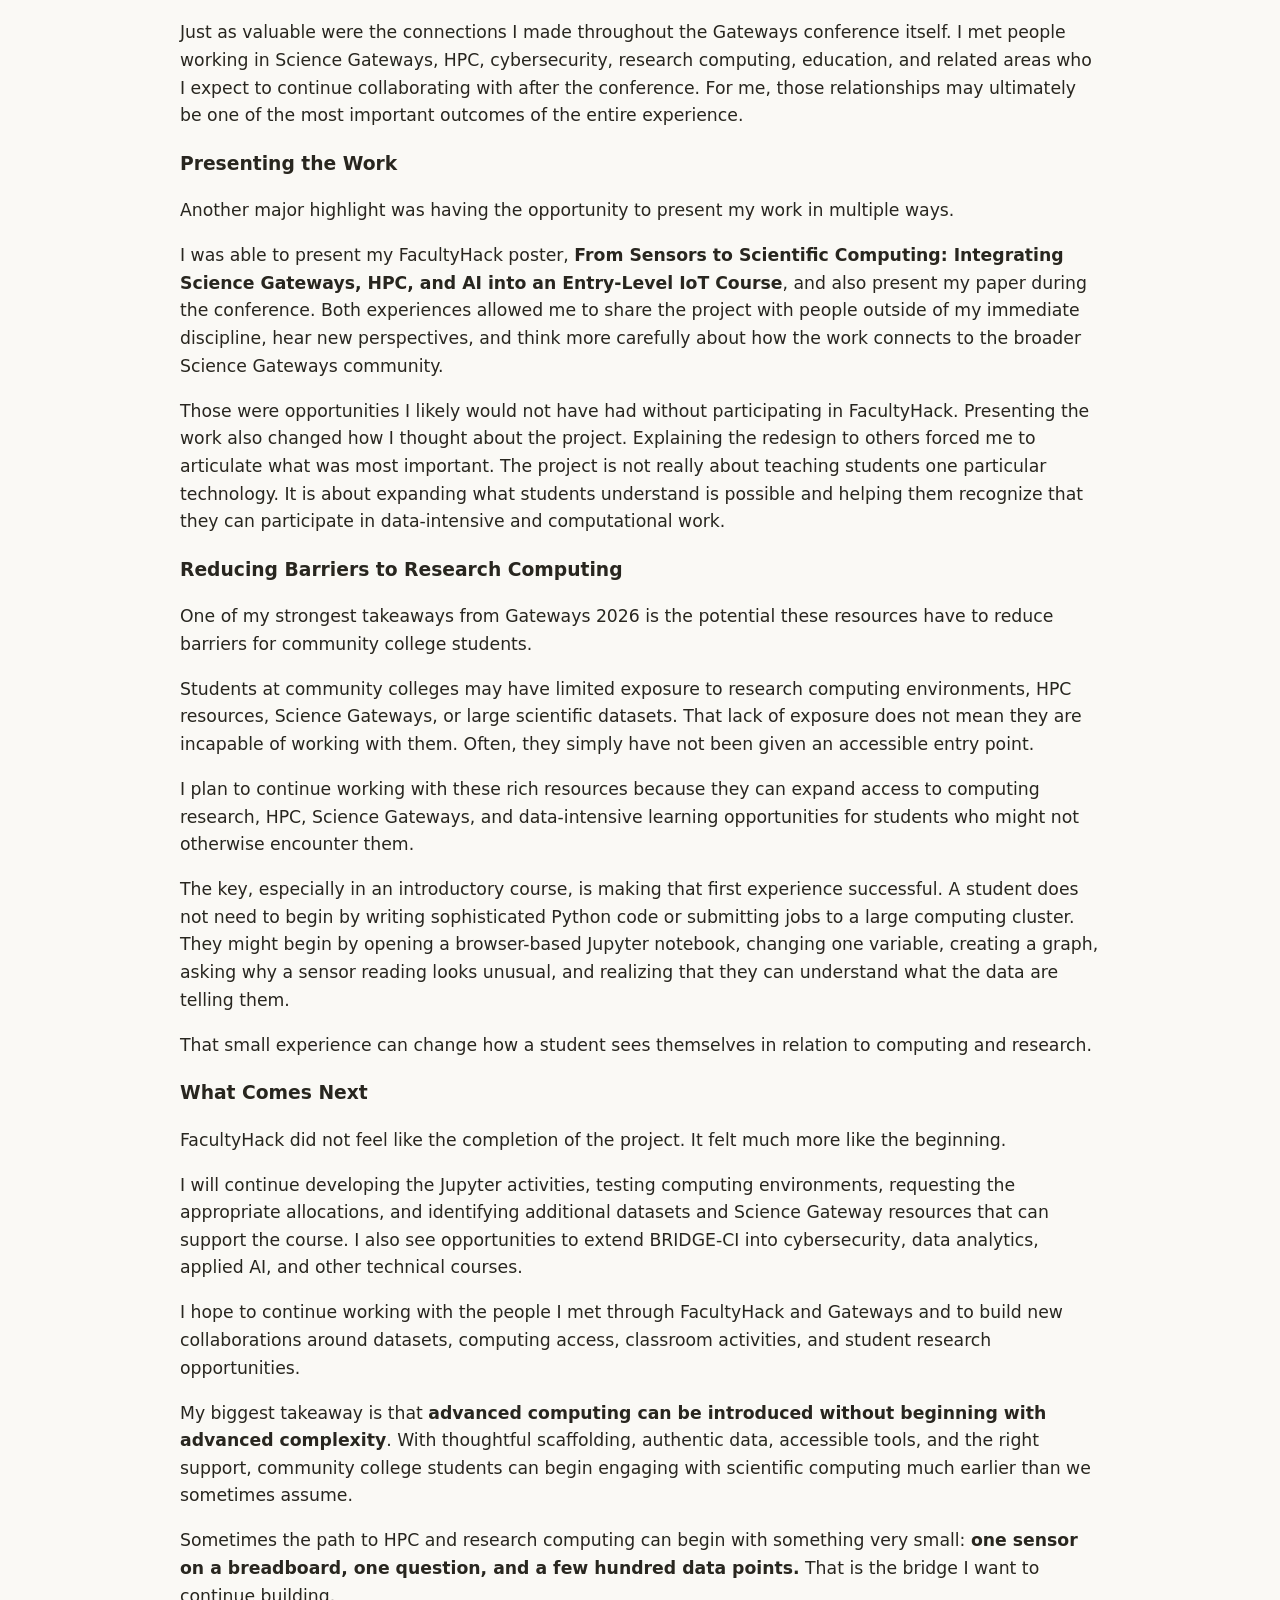
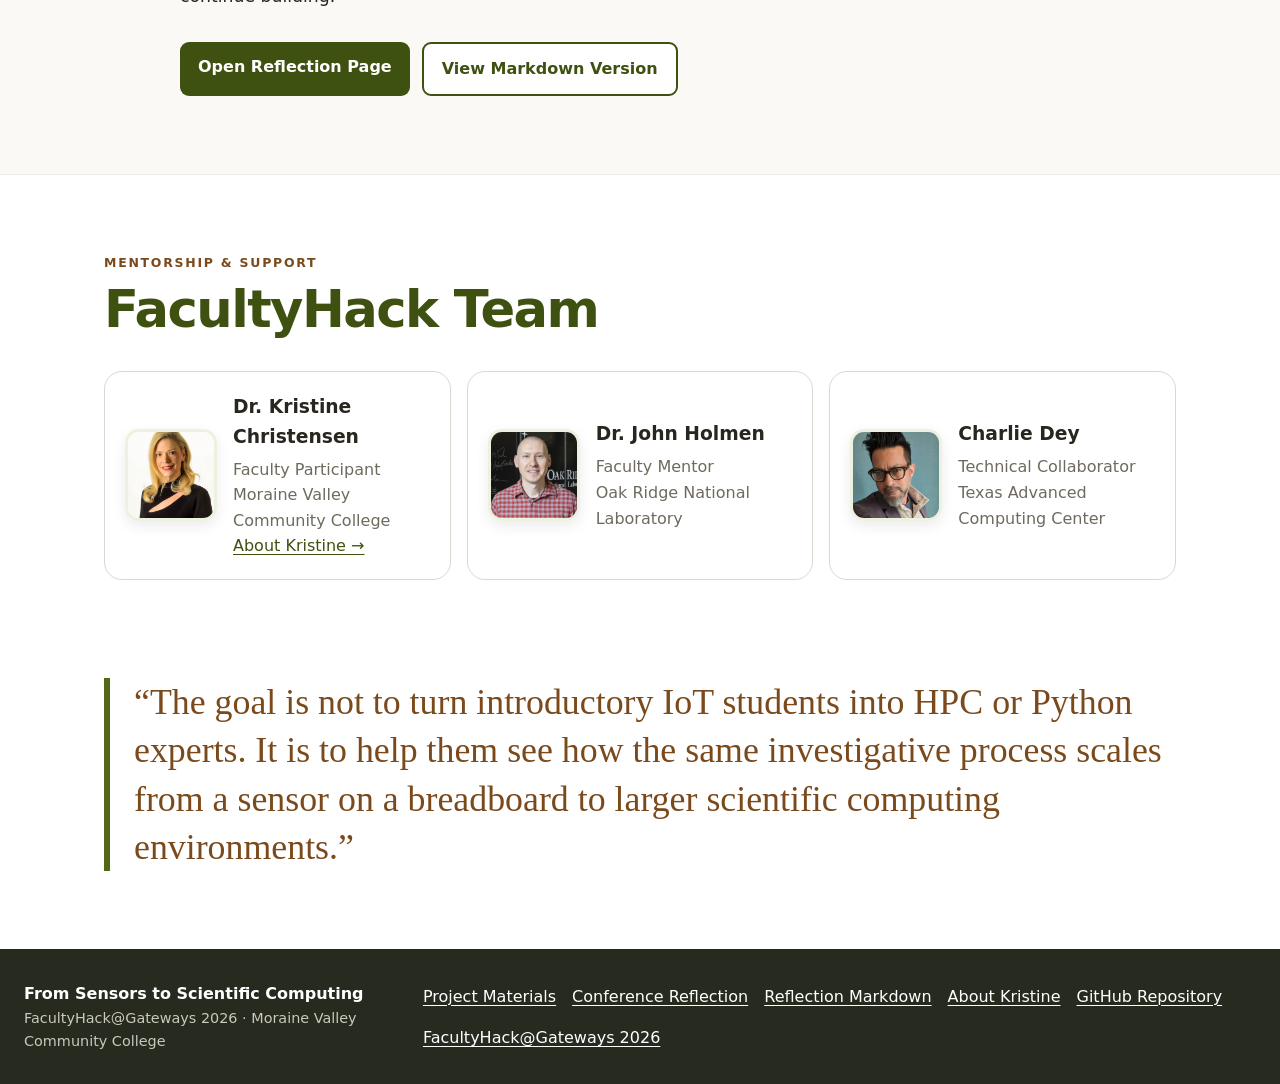
==== commit 3858c3e8: "Refactor blog.html to include conference reflection section Removed inline CSS styles for reflection" ====
--- a/blog.html
+++ b/blog.html
@@ -6,68 +6,6 @@
   <title>From Sensors to Scientific Computing | FacultyHack@Gateways 2026</title>
   <meta name="description" content="FacultyHack@Gateways 2026 curriculum redesign for LAN 120: IoT Fundamentals I at Moraine Valley Community College.">
   <link rel="stylesheet" href="assets/styles.css">
-
-<style>
-  /* Compact conference reflection typography */
-  #reflection .section-heading h2 {
-    font-size: clamp(1.9rem, 3vw, 2.55rem);
-    line-height: 1.15;
-  }
-
-  #reflection .section-heading .heading-note {
-    font-size: 1rem;
-    line-height: 1.55;
-    max-width: 760px;
-    margin-left: auto;
-    margin-right: auto;
-  }
-
-  #reflection .reflection-copy {
-    max-width: 860px !important;
-  }
-
-  #reflection .reflection-copy p {
-    font-size: 1rem;
-    line-height: 1.72;
-  }
-
-  #reflection .reflection-copy h3 {
-    font-size: 1.32rem;
-    line-height: 1.25;
-    margin-top: 2rem;
-    margin-bottom: .75rem;
-  }
-
-  #reflection blockquote {
-    font-size: 1.05rem !important;
-    line-height: 1.6;
-  }
-
-  #reflection .hero-actions {
-    margin-top: 2.25rem !important;
-    justify-content: flex-start;
-  }
-
-  #reflection .button {
-    font-size: .92rem;
-    padding: .72rem 1rem;
-  }
-
-  @media (max-width: 700px) {
-    #reflection .section-heading h2 {
-      font-size: 1.7rem;
-    }
-
-    #reflection .reflection-copy p {
-      font-size: .97rem;
-    }
-
-    #reflection .reflection-copy h3 {
-      font-size: 1.2rem;
-    }
-  }
-</style>
-
 </head>
 <body>
 <header class="site-header">
@@ -82,6 +20,7 @@
       <a href="#notebooks">Notebooks</a>
       <a href="#timeline">Timeline</a>
       <a href="project-materials/">Materials</a>
+      <a href="#reflection">Reflection</a>
       <a href="#team">Team</a>
       <a href="about.html">About Kristine</a>
     </nav>
@@ -315,8 +254,87 @@
         <a class="button secondary" href="project-materials/">See Supporting Files</a>
       </div>
     </div>
-
-    <div class="hero-actions">
+  </div>
+</section>
+
+
+<section class="section alt" id="reflection">
+  <div class="section-heading">
+    <p class="section-kicker">Conference Reflection</p>
+    <h2>From Sensors to Scientific Computing: Reflections on FacultyHack@Gateways 2026</h2>
+    <p class="heading-note">BRIDGE-CI, hands-on HPC learning, new collaborations, and expanding access to research computing for community college students.</p>
+  </div>
+
+  <div class="prose-large reflection-copy" style="max-width: 920px; margin: 0 auto;">
+    <p>Participating in FacultyHack@Gateways 2026 gave me the opportunity to rethink how I introduce advanced computing concepts to students in an entry-level Internet of Things course. My curriculum project, <strong>BRIDGE-CI: From Sensors to Scientific Computing</strong>, focuses on LAN 120: IoT Fundamentals I at Moraine Valley Community College, a course with no prerequisites where students are often encountering electronics, programming, networking, and cybersecurity for the first time.</p>
+
+    <p>Students in LAN 120 already build Arduino-based systems, program sensors, explore IoT networking, and learn about privacy and security. What I wanted to add was the next part of the story: <strong>What happens to the data after the sensor collects it?</strong> How can students move from a few hundred readings generated by a classroom device to understanding the kinds of data-analysis workflows used in scientific, industrial, and critical infrastructure environments?</p>
+
+    <p>FacultyHack helped me shape that question into a more intentional course redesign.</p>
+
+    <h3>Building a Bridge for Beginning Students</h3>
+    <p>BRIDGE-CI introduces students to Jupyter notebooks, public datasets, Science Gateways, cloud and HPC resources, visualization, and AI-assisted analysis while preserving the hands-on nature of the existing IoT course. The goal is not to turn introductory IoT students into Python programmers or HPC specialists. Instead, I want students to understand that these resources exist, become comfortable interacting with them, and begin to see how the work they already do connects to a much larger computing ecosystem.</p>
+
+    <p>The redesign follows a progression from <strong>awareness to guided practice to independent application</strong>. Students first encounter the tools and concepts through structured examples. They then work with scaffolded Jupyter notebooks using authentic sensor and cybersecurity datasets, where they can run prepared code, change selected variables, create visualizations, and interpret what they see. Finally, they transfer that process to a sensor investigation of their own.</p>
+
+    <p>For the culminating project, students develop a research question, select and program an Arduino-compatible sensor, collect their own data, export it to a CSV file, and analyze it in a Jupyter notebook. They create visualizations, investigate patterns or anomalies, consider what the evidence means, and connect their findings to IoT, cybersecurity, or critical infrastructure. The project concludes with a formal technical report and presentation.</p>
+
+    <p>One of the ideas that emerged from the redesign was the <strong>BRIDGE framework</strong>: <strong>Build</strong> system context, <strong>Retrieve and Ready</strong> the data, <strong>Investigate</strong> normal operation, <strong>Detect</strong> anomalies, <strong>Gauge</strong> evidence and impact, and <strong>Explain</strong> findings and response. What I like about this framework is that it focuses on the investigative process rather than a particular piece of software. Whether students are working with one Arduino sensor or a much larger research dataset, the underlying habits are similar.</p>
+
+    <blockquote style="margin: 2rem 0; padding: 1.25rem 1.5rem; border-left: 5px solid #6c7a36; background: rgba(108,122,54,.08);">
+      “The goal is not to turn introductory IoT students into HPC or Python experts. It is to help them see how the same investigative process scales from one sensor on a breadboard to much larger scientific computing environments.”
+    </blockquote>
+
+    <h3>Continuing the Hands-On HPC Work</h3>
+    <p>My hands-on experience with the HPC tools is still developing, and I see that as an important continuation of the FacultyHack experience rather than something that ended with the conference.</p>
+
+    <p>I now have accounts in place, appointments scheduled, and a clearer understanding of the steps needed to request allocations and begin working more directly with the available computing environments. I am continuing to explore how resources such as Jetstream2, ACCESS-CI, Jupyter-based environments, Science Gateways, and other national research computing resources can be incorporated into a community college classroom in ways that are realistic and sustainable.</p>
+
+    <p>One of the most useful things FacultyHack did was help me move beyond simply knowing that these resources exist. I now have people I can ask, pathways I can follow, and a better understanding of how to begin connecting students to them.</p>
+
+    <p>That matters because access to advanced computing can be intimidating, particularly for beginning students. Accounts, allocations, unfamiliar interfaces, command-line environments, and technical terminology can all become barriers before students ever reach the interesting part of the experience. I became much more focused on how browser-based tools, scaffolded notebooks, public datasets, and carefully designed activities can lower those barriers without oversimplifying the underlying concepts.</p>
+
+    <p>I am continuing to work through the technical pieces, test the environments, and determine which resources will work best for LAN 120. That work will continue well beyond the conference.</p>
+
+    <h3>The People Were as Important as the Technology</h3>
+    <p>One of the biggest highlights of FacultyHack was meeting the other participants, mentors, and organizers.</p>
+
+    <p>Working alongside faculty who were trying to solve similar instructional problems made the experience much richer. We came from different institutions and disciplines, but many of us were asking the same kinds of questions: How do we make advanced computing approachable? How do we integrate these resources without overwhelming students? How do we connect classroom learning to authentic research and computational practice? Those conversations helped refine my own project considerably.</p>
+
+    <p>My mentors also encouraged me to keep the redesign grounded in the realities of an introductory course. Their feedback helped me focus on guided exploration rather than advanced programming, use AI where it genuinely supports beginning students, and take advantage of existing online resources rather than creating unnecessary technical barriers.</p>
+
+    <p>Just as valuable were the connections I made throughout the Gateways conference itself. I met people working in Science Gateways, HPC, cybersecurity, research computing, education, and related areas who I expect to continue collaborating with after the conference. For me, those relationships may ultimately be one of the most important outcomes of the entire experience.</p>
+
+    <h3>Presenting the Work</h3>
+    <p>Another major highlight was having the opportunity to present my work in multiple ways.</p>
+
+    <p>I was able to present my FacultyHack poster, <strong>From Sensors to Scientific Computing: Integrating Science Gateways, HPC, and AI into an Entry-Level IoT Course</strong>, and also present my paper during the conference. Both experiences allowed me to share the project with people outside of my immediate discipline, hear new perspectives, and think more carefully about how the work connects to the broader Science Gateways community.</p>
+
+    <p>Those were opportunities I likely would not have had without participating in FacultyHack. Presenting the work also changed how I thought about the project. Explaining the redesign to others forced me to articulate what was most important. The project is not really about teaching students one particular technology. It is about expanding what students understand is possible and helping them recognize that they can participate in data-intensive and computational work.</p>
+
+    <h3>Reducing Barriers to Research Computing</h3>
+    <p>One of my strongest takeaways from Gateways 2026 is the potential these resources have to reduce barriers for community college students.</p>
+
+    <p>Students at community colleges may have limited exposure to research computing environments, HPC resources, Science Gateways, or large scientific datasets. That lack of exposure does not mean they are incapable of working with them. Often, they simply have not been given an accessible entry point.</p>
+
+    <p>I plan to continue working with these rich resources because they can expand access to computing research, HPC, Science Gateways, and data-intensive learning opportunities for students who might not otherwise encounter them.</p>
+
+    <p>The key, especially in an introductory course, is making that first experience successful. A student does not need to begin by writing sophisticated Python code or submitting jobs to a large computing cluster. They might begin by opening a browser-based Jupyter notebook, changing one variable, creating a graph, asking why a sensor reading looks unusual, and realizing that they can understand what the data are telling them.</p>
+
+    <p>That small experience can change how a student sees themselves in relation to computing and research.</p>
+
+    <h3>What Comes Next</h3>
+    <p>FacultyHack did not feel like the completion of the project. It felt much more like the beginning.</p>
+
+    <p>I will continue developing the Jupyter activities, testing computing environments, requesting the appropriate allocations, and identifying additional datasets and Science Gateway resources that can support the course. I also see opportunities to extend BRIDGE-CI into cybersecurity, data analytics, applied AI, and other technical courses.</p>
+
+    <p>I hope to continue working with the people I met through FacultyHack and Gateways and to build new collaborations around datasets, computing access, classroom activities, and student research opportunities.</p>
+
+    <p>My biggest takeaway is that <strong>advanced computing can be introduced without beginning with advanced complexity</strong>. With thoughtful scaffolding, authentic data, accessible tools, and the right support, community college students can begin engaging with scientific computing much earlier than we sometimes assume.</p>
+
+    <p>Sometimes the path to HPC and research computing can begin with something very small: <strong>one sensor on a breadboard, one question, and a few hundred data points.</strong> That is the bridge I want to continue building.</p>
+
+    <div class="hero-actions" style="margin-top: 2rem;">
       <a class="button primary" href="blog.html">Open Reflection Page</a>
       <a class="button secondary" href="SGX3_Blog_Reflection.md">View Markdown Version</a>
     </div>
@@ -356,6 +374,8 @@
   </div>
   <div class="footer-links">
     <a href="project-materials/">Project Materials</a>
+    <a href="#reflection">Conference Reflection</a>
+    <a href="SGX3_Blog_Reflection.md">Reflection Markdown</a>
     <a href="about.html">About Kristine</a>
     <a href="https://github.com/kristinechristensen/FacultyHack26">GitHub Repository</a>
     <a href="https://hackhpc.github.io/facultyhack-gateways26">FacultyHack@Gateways 2026</a>
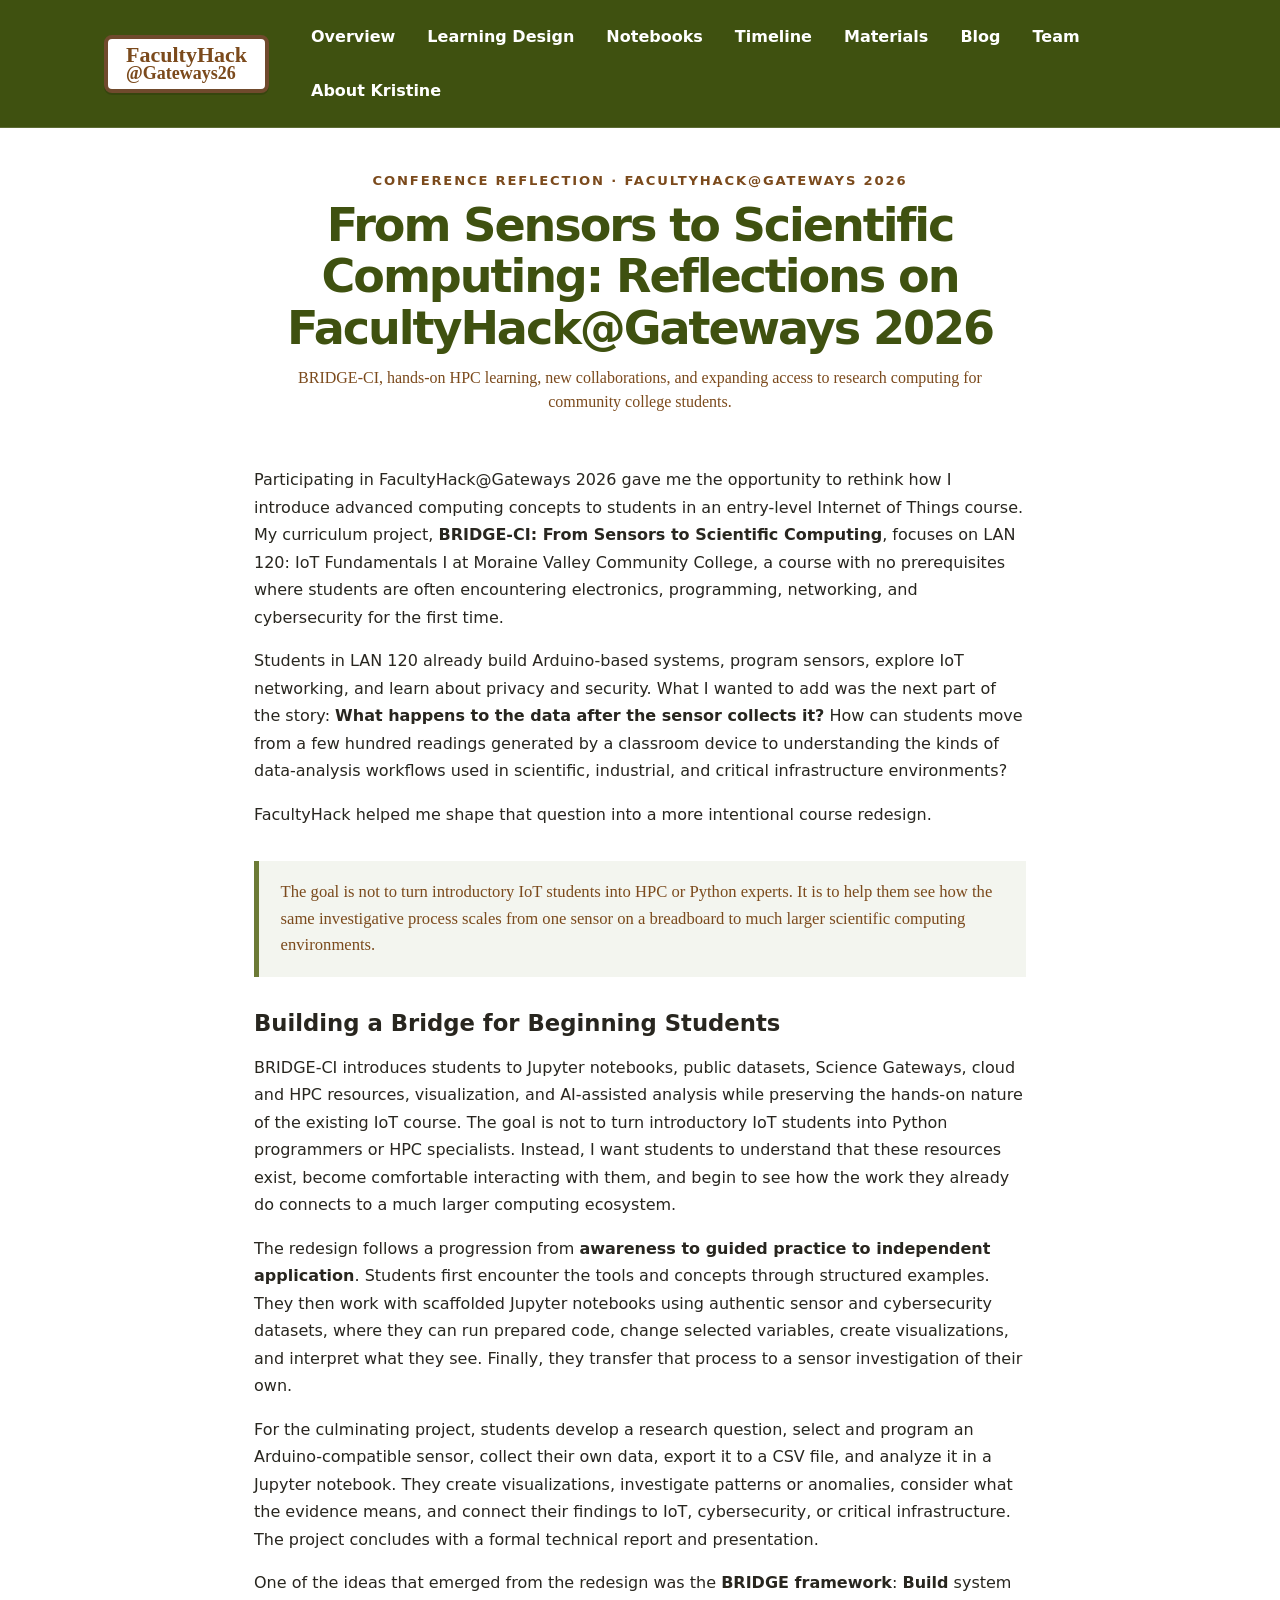
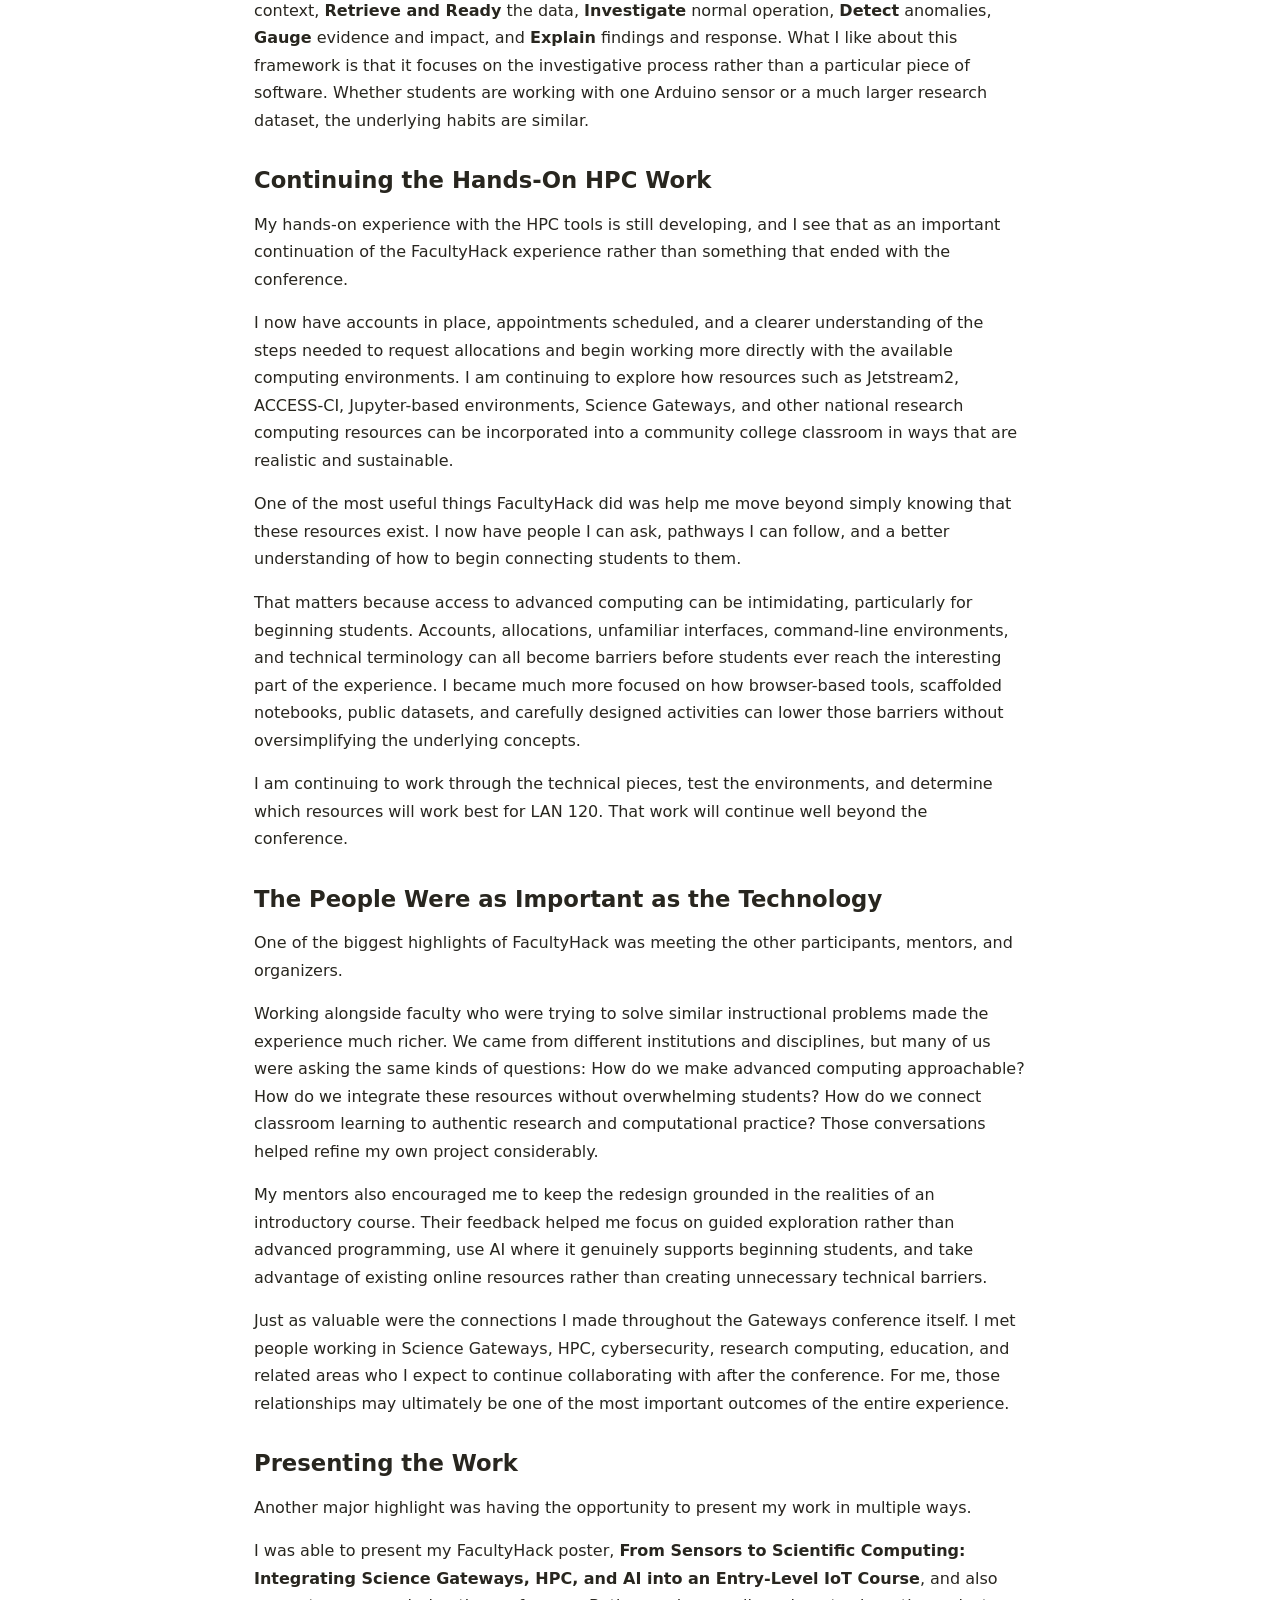
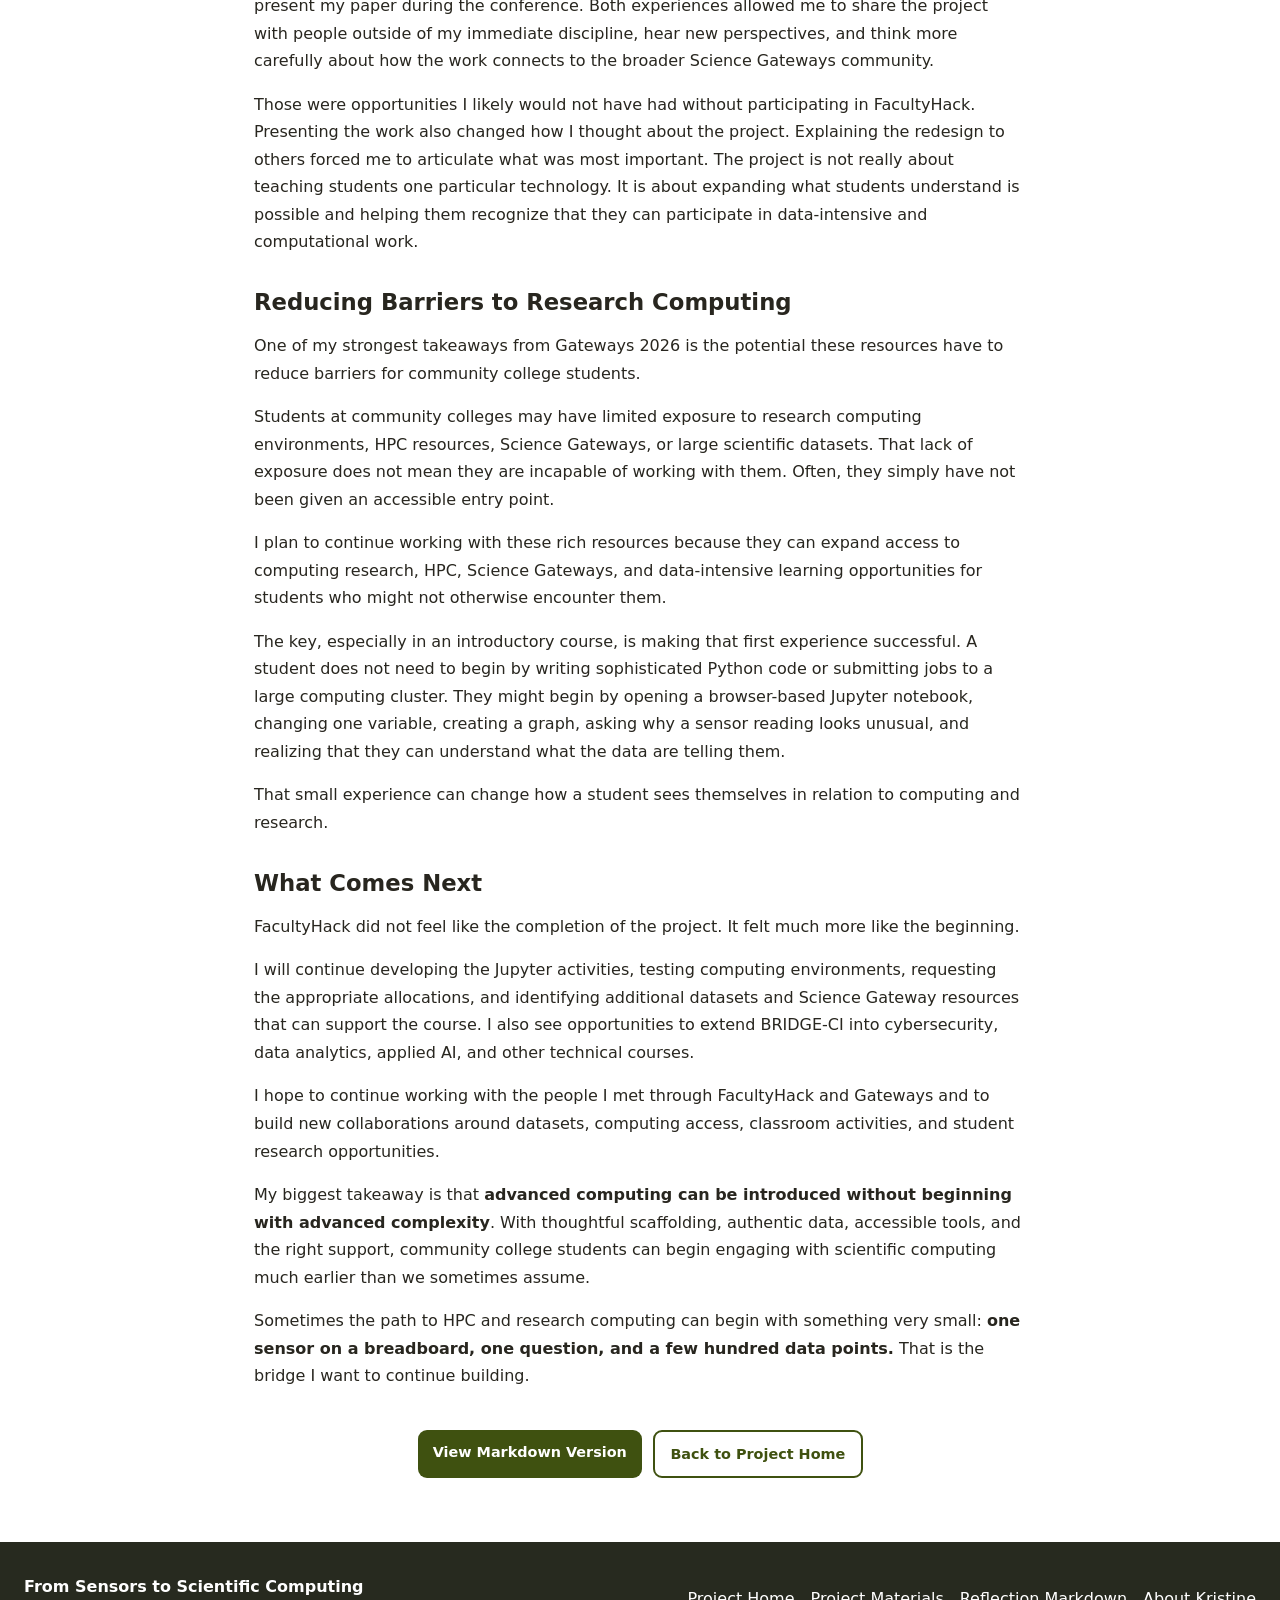
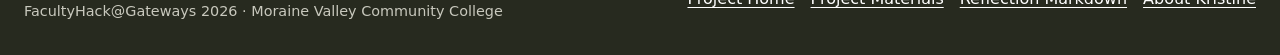
==== commit f24aa24e: "Update fmt.Println message from 'Hello' to 'Goodbye'" ====
--- a/blog.html
+++ b/blog.html
@@ -3,368 +3,137 @@
 <head>
   <meta charset="utf-8">
   <meta name="viewport" content="width=device-width, initial-scale=1">
-  <title>From Sensors to Scientific Computing | FacultyHack@Gateways 2026</title>
-  <meta name="description" content="FacultyHack@Gateways 2026 curriculum redesign for LAN 120: IoT Fundamentals I at Moraine Valley Community College.">
+  <title>From Sensors to Scientific Computing: Reflections on FacultyHack@Gateways 2026 | FacultyHack@Gateways 2026</title>
+  <meta name="description" content="A reflection on FacultyHack@Gateways 2026, BRIDGE-CI, hands-on HPC work, and expanding access to research computing for community college students.">
   <link rel="stylesheet" href="assets/styles.css">
+  <style>
+    .blog-header {
+      padding: 2.6rem 1.5rem 1.7rem;
+      text-align: center;
+    }
+
+    .blog-header .eyebrow {
+      margin-bottom: .55rem;
+      font-size: .82rem;
+    }
+
+    .blog-header h1 {
+      max-width: 880px;
+      margin: 0 auto .7rem;
+      font-size: clamp(2rem, 3.6vw, 3rem);
+      line-height: 1.12;
+    }
+
+    .blog-header .subtitle {
+      max-width: 720px;
+      margin: 0 auto;
+      font-size: 1rem;
+      line-height: 1.55;
+    }
+
+    .blog-article {
+      max-width: 820px;
+      margin: 0 auto;
+      padding: .5rem 1.5rem 4rem;
+    }
+
+    .blog-article > p,
+    .blog-section p {
+      font-size: 1rem;
+      line-height: 1.72;
+    }
+
+    .blog-section {
+      margin-top: 2rem;
+    }
+
+    .blog-section h2 {
+      margin-bottom: .7rem;
+      font-size: 1.42rem;
+      line-height: 1.25;
+    }
+
+    .blog-pullquote {
+      margin: 2rem 0;
+      padding: 1.15rem 1.35rem;
+      border-left: 5px solid #6c7a36;
+      background: rgba(108,122,54,.08);
+      font-size: 1.04rem;
+      line-height: 1.6;
+    }
+
+    .blog-actions {
+      display: flex;
+      gap: .7rem;
+      flex-wrap: wrap;
+      justify-content: center;
+      margin-top: 2.5rem;
+    }
+
+    .blog-actions .button {
+      font-size: .9rem;
+      padding: .68rem .95rem;
+    }
+
+    @media (max-width: 700px) {
+      .blog-header {
+        padding-top: 2rem;
+      }
+
+      .blog-header h1 {
+        font-size: 1.8rem;
+      }
+
+      .blog-header .subtitle,
+      .blog-article > p,
+      .blog-section p {
+        font-size: .96rem;
+      }
+
+      .blog-section h2 {
+        font-size: 1.25rem;
+      }
+    }
+  </style>
 </head>
 <body>
 <header class="site-header">
   <div class="nav-wrap">
-    <a class="brand" href="#top" aria-label="FacultyHack project home">
+    <a class="brand" href="index.html" aria-label="FacultyHack project home">
       <span class="brand-main">FacultyHack</span>
       <span class="brand-sub">@Gateways26</span>
     </a>
     <nav aria-label="Main navigation">
-      <a href="#overview">Overview</a>
-      <a href="#learning">Learning Design</a>
-      <a href="#notebooks">Notebooks</a>
-      <a href="#timeline">Timeline</a>
+      <a href="index.html#overview">Overview</a>
+      <a href="index.html#learning">Learning Design</a>
+      <a href="index.html#notebooks">Notebooks</a>
+      <a href="index.html#timeline">Timeline</a>
       <a href="project-materials/">Materials</a>
-      <a href="#reflection">Reflection</a>
-      <a href="#team">Team</a>
+      <a href="blog.html" aria-current="page">Blog</a>
+      <a href="index.html#team">Team</a>
       <a href="about.html">About Kristine</a>
     </nav>
   </div>
 </header>
+<main id="top">
+  <section class="blog-header">
+    <p class="eyebrow">Conference Reflection · FacultyHack@Gateways 2026</p>
+    <h1>From Sensors to Scientific Computing: Reflections on FacultyHack@Gateways 2026</h1>
+    <p class="subtitle">BRIDGE-CI, hands-on HPC learning, new collaborations, and expanding access to research computing for community college students.</p>
+  </section>
 
-<main id="top">
-<section class="hero hero-project">
-  <div class="hero-inner">
-    <div class="hero-copy">
-      <p class="eyebrow">FacultyHack@Gateways 2026 · LAN 120: IoT Fundamentals I</p>
-      <h1>From Sensors to Scientific Computing</h1>
-      <p class="subtitle">Integrating Science Gateways, HPC, and AI into an Entry-Level IoT Course</p>
-      <p class="lead">An approachable pathway that moves beginning IoT students from Arduino sensors and classroom-scale data to Jupyter notebooks, authentic datasets, AI-assisted analysis, and advanced computing resources.</p>
-      <div class="hero-actions">
-        <a class="button primary" href="project-materials/">Explore Project Materials</a>
-        <a class="button secondary" href="project-materials/poster/ChristensenFacultyHack_Gateways26.pdf" target="_blank" rel="noopener">View Conference Poster</a>
-        <a class="button ghost" href="about.html">About Kristine</a>
-      </div>
+  <article class="blog-article">
+    <p>Participating in FacultyHack@Gateways 2026 gave me the opportunity to rethink how I introduce advanced computing concepts to students in an entry-level Internet of Things course. My curriculum project, <strong>BRIDGE-CI: From Sensors to Scientific Computing</strong>, focuses on LAN 120: IoT Fundamentals I at Moraine Valley Community College, a course with no prerequisites where students are often encountering electronics, programming, networking, and cybersecurity for the first time.</p><p>Students in LAN 120 already build Arduino-based systems, program sensors, explore IoT networking, and learn about privacy and security. What I wanted to add was the next part of the story: <strong>What happens to the data after the sensor collects it?</strong> How can students move from a few hundred readings generated by a classroom device to understanding the kinds of data-analysis workflows used in scientific, industrial, and critical infrastructure environments?</p><p>FacultyHack helped me shape that question into a more intentional course redesign.</p>
+
+    <blockquote class="blog-pullquote">The goal is not to turn introductory IoT students into HPC or Python experts. It is to help them see how the same investigative process scales from one sensor on a breadboard to much larger scientific computing environments.</blockquote>
+
+    <section class="blog-section"><h2>Building a Bridge for Beginning Students</h2><p>BRIDGE-CI introduces students to Jupyter notebooks, public datasets, Science Gateways, cloud and HPC resources, visualization, and AI-assisted analysis while preserving the hands-on nature of the existing IoT course. The goal is not to turn introductory IoT students into Python programmers or HPC specialists. Instead, I want students to understand that these resources exist, become comfortable interacting with them, and begin to see how the work they already do connects to a much larger computing ecosystem.</p><p>The redesign follows a progression from <strong>awareness to guided practice to independent application</strong>. Students first encounter the tools and concepts through structured examples. They then work with scaffolded Jupyter notebooks using authentic sensor and cybersecurity datasets, where they can run prepared code, change selected variables, create visualizations, and interpret what they see. Finally, they transfer that process to a sensor investigation of their own.</p><p>For the culminating project, students develop a research question, select and program an Arduino-compatible sensor, collect their own data, export it to a CSV file, and analyze it in a Jupyter notebook. They create visualizations, investigate patterns or anomalies, consider what the evidence means, and connect their findings to IoT, cybersecurity, or critical infrastructure. The project concludes with a formal technical report and presentation.</p><p>One of the ideas that emerged from the redesign was the <strong>BRIDGE framework</strong>: <strong>Build</strong> system context, <strong>Retrieve and Ready</strong> the data, <strong>Investigate</strong> normal operation, <strong>Detect</strong> anomalies, <strong>Gauge</strong> evidence and impact, and <strong>Explain</strong> findings and response. What I like about this framework is that it focuses on the investigative process rather than a particular piece of software. Whether students are working with one Arduino sensor or a much larger research dataset, the underlying habits are similar.</p></section><section class="blog-section"><h2>Continuing the Hands-On HPC Work</h2><p>My hands-on experience with the HPC tools is still developing, and I see that as an important continuation of the FacultyHack experience rather than something that ended with the conference.</p><p>I now have accounts in place, appointments scheduled, and a clearer understanding of the steps needed to request allocations and begin working more directly with the available computing environments. I am continuing to explore how resources such as Jetstream2, ACCESS-CI, Jupyter-based environments, Science Gateways, and other national research computing resources can be incorporated into a community college classroom in ways that are realistic and sustainable.</p><p>One of the most useful things FacultyHack did was help me move beyond simply knowing that these resources exist. I now have people I can ask, pathways I can follow, and a better understanding of how to begin connecting students to them.</p><p>That matters because access to advanced computing can be intimidating, particularly for beginning students. Accounts, allocations, unfamiliar interfaces, command-line environments, and technical terminology can all become barriers before students ever reach the interesting part of the experience. I became much more focused on how browser-based tools, scaffolded notebooks, public datasets, and carefully designed activities can lower those barriers without oversimplifying the underlying concepts.</p><p>I am continuing to work through the technical pieces, test the environments, and determine which resources will work best for LAN 120. That work will continue well beyond the conference.</p></section><section class="blog-section"><h2>The People Were as Important as the Technology</h2><p>One of the biggest highlights of FacultyHack was meeting the other participants, mentors, and organizers.</p><p>Working alongside faculty who were trying to solve similar instructional problems made the experience much richer. We came from different institutions and disciplines, but many of us were asking the same kinds of questions: How do we make advanced computing approachable? How do we integrate these resources without overwhelming students? How do we connect classroom learning to authentic research and computational practice? Those conversations helped refine my own project considerably.</p><p>My mentors also encouraged me to keep the redesign grounded in the realities of an introductory course. Their feedback helped me focus on guided exploration rather than advanced programming, use AI where it genuinely supports beginning students, and take advantage of existing online resources rather than creating unnecessary technical barriers.</p><p>Just as valuable were the connections I made throughout the Gateways conference itself. I met people working in Science Gateways, HPC, cybersecurity, research computing, education, and related areas who I expect to continue collaborating with after the conference. For me, those relationships may ultimately be one of the most important outcomes of the entire experience.</p></section><section class="blog-section"><h2>Presenting the Work</h2><p>Another major highlight was having the opportunity to present my work in multiple ways.</p><p>I was able to present my FacultyHack poster, <strong>From Sensors to Scientific Computing: Integrating Science Gateways, HPC, and AI into an Entry-Level IoT Course</strong>, and also present my paper during the conference. Both experiences allowed me to share the project with people outside of my immediate discipline, hear new perspectives, and think more carefully about how the work connects to the broader Science Gateways community.</p><p>Those were opportunities I likely would not have had without participating in FacultyHack. Presenting the work also changed how I thought about the project. Explaining the redesign to others forced me to articulate what was most important. The project is not really about teaching students one particular technology. It is about expanding what students understand is possible and helping them recognize that they can participate in data-intensive and computational work.</p></section><section class="blog-section"><h2>Reducing Barriers to Research Computing</h2><p>One of my strongest takeaways from Gateways 2026 is the potential these resources have to reduce barriers for community college students.</p><p>Students at community colleges may have limited exposure to research computing environments, HPC resources, Science Gateways, or large scientific datasets. That lack of exposure does not mean they are incapable of working with them. Often, they simply have not been given an accessible entry point.</p><p>I plan to continue working with these rich resources because they can expand access to computing research, HPC, Science Gateways, and data-intensive learning opportunities for students who might not otherwise encounter them.</p><p>The key, especially in an introductory course, is making that first experience successful. A student does not need to begin by writing sophisticated Python code or submitting jobs to a large computing cluster. They might begin by opening a browser-based Jupyter notebook, changing one variable, creating a graph, asking why a sensor reading looks unusual, and realizing that they can understand what the data are telling them.</p><p>That small experience can change how a student sees themselves in relation to computing and research.</p></section><section class="blog-section"><h2>What Comes Next</h2><p>FacultyHack did not feel like the completion of the project. It felt much more like the beginning.</p><p>I will continue developing the Jupyter activities, testing computing environments, requesting the appropriate allocations, and identifying additional datasets and Science Gateway resources that can support the course. I also see opportunities to extend BRIDGE-CI into cybersecurity, data analytics, applied AI, and other technical courses.</p><p>I hope to continue working with the people I met through FacultyHack and Gateways and to build new collaborations around datasets, computing access, classroom activities, and student research opportunities.</p><p>My biggest takeaway is that <strong>advanced computing can be introduced without beginning with advanced complexity</strong>. With thoughtful scaffolding, authentic data, accessible tools, and the right support, community college students can begin engaging with scientific computing much earlier than we sometimes assume.</p><p>Sometimes the path to HPC and research computing can begin with something very small: <strong>one sensor on a breadboard, one question, and a few hundred data points.</strong> That is the bridge I want to continue building.</p></section>
+
+    <div class="blog-actions">
+      <a class="button primary" href="SGX3_Blog_Reflection.md">View Markdown Version</a>
+      <a class="button secondary" href="index.html">Back to Project Home</a>
     </div>
-
-    <aside class="hero-card" aria-label="Animated IoT to scientific computing pathway">
-      <div class="sensor-orbit" aria-hidden="true">
-        <div class="sensor-chip">IoT</div>
-        <div class="orbit orbit-1"><span>Data</span></div>
-        <div class="orbit orbit-2"><span>Jupyter</span></div>
-        <div class="orbit orbit-3"><span>HPC</span></div>
-      </div>
-      <p><strong>BRIDGE-CI</strong><br>From classroom sensors to data, evidence, and larger scientific computing environments.</p>
-    </aside>
-  </div>
-</section>
-
-<section class="section" id="overview">
-  <div class="section-heading">
-    <p class="section-kicker">Project overview</p>
-    <h2>Connecting hands-on IoT to the larger data ecosystem</h2>
-  </div>
-  <div class="two-col">
-    <div class="prose-large">
-      <p><strong>LAN 120: IoT Fundamentals I</strong> is an entry-level course with no prerequisites. Students learn electronics, Arduino programming, sensors, networking, IoT data, privacy, and security through hands-on work with connected devices.</p>
-      <p>The redesign addresses a gap between building an individual IoT device and understanding what happens to its data afterward. Students are introduced to Science Gateways, Jetstream2, Jupyter notebooks, public datasets, cloud/HPC concepts, visualization, and AI-assisted analysis through scaffolded activities that do not require prior Python or HPC experience.</p>
-      <p>Students first work with authentic datasets and then transfer the workflow to an original sensor investigation using data they collect themselves.</p>
-    </div>
-    <aside class="fact-card">
-      <dl>
-        <div><dt>Institution</dt><dd>Moraine Valley Community College</dd></div>
-        <div><dt>Course</dt><dd>LAN 120.300 · IoT Fundamentals I</dd></div>
-        <div><dt>Audience</dt><dd>Beginning community college students</dd></div>
-        <div><dt>Prerequisites</dt><dd>None</dd></div>
-        <div><dt>Enrollment</dt><dd>Approximately 24 students</dd></div>
-        <div><dt>Format</dt><dd>Online</dd></div>
-      </dl>
-    </aside>
-  </div>
-</section>
-
-<section class="section alt" id="learning">
-  <div class="section-heading">
-    <p class="section-kicker">Learning design</p>
-    <h2>Awareness → Guided Practice → Transfer</h2>
-    <p class="heading-note">The course keeps its hands-on electronics foundation while adding a structured pathway into data analysis and scientific computing.</p>
-  </div>
-
-  <div class="journey journey-large">
-    <div><span>1</span><strong>Awareness</strong><small>Science Gateways, Jupyter, public datasets, cloud/HPC, AI</small></div>
-    <div><span>2</span><strong>Guided Practice</strong><small>Run prepared notebooks, change variables, visualize, interpret</small></div>
-    <div><span>3</span><strong>Transfer</strong><small>Collect original sensor data, analyze it, and communicate findings</small></div>
-  </div>
-
-  <div class="split-feature">
-    <div>
-      <p class="section-kicker">Course goals</p>
-      <div class="goal-list">
-        <div><span>⚡</span><p><strong>Electronics &amp; Schematics</strong><br>Read basic schematics, identify components, and construct Arduino-based circuits and sensor systems.</p></div>
-        <div><span>🔧</span><p><strong>IoT Hardware &amp; Programming</strong><br>Build and program IoT devices using Arduino, sensors, and embedded-system concepts.</p></div>
-        <div><span>📡</span><p><strong>Networking &amp; Data</strong><br>Explain how IoT devices communicate and collect sensor data for analysis.</p></div>
-        <div><span>📊</span><p><strong>Data Analysis</strong><br>Use scaffolded Jupyter notebooks to load, visualize, and interpret sensor data.</p></div>
-        <div><span>☁️</span><p><strong>Science Gateways / HPC / AI</strong><br>Use Jetstream2, public datasets, cloud/HPC resources, and AI-assisted tools to explore how IoT data can be analyzed beyond a single device.</p></div>
-      </div>
-    </div>
-
-    <div>
-      <p class="section-kicker">BRIDGE-CI framework</p>
-      <div class="bridge-stack">
-        <div><b>B</b><span><strong>Build</strong> system context</span></div>
-        <div><b>R</b><span><strong>Retrieve &amp; Ready</strong> the data</span></div>
-        <div><b>I</b><span><strong>Investigate</strong> normal operation</span></div>
-        <div><b>D</b><span><strong>Detect</strong> anomalies</span></div>
-        <div><b>G</b><span><strong>Gauge</strong> evidence and impact</span></div>
-        <div><b>E</b><span><strong>Explain</strong> findings and response</span></div>
-      </div>
-    </div>
-  </div>
-</section>
-
-<section class="section" id="resources">
-  <div class="section-heading">
-    <p class="section-kicker">Science Gateway &amp; computing resources</p>
-    <h2>Tools and authentic datasets</h2>
-    <p class="heading-note">Students encounter the larger computing ecosystem without being expected to become HPC or Python specialists.</p>
-  </div>
-
-  <div class="resource-strip">
-    <article><div class="resource-icon">☁️</div><h3>Jetstream2</h3><p>Cloud-based research and education computing for exposure to resources beyond one laptop.</p><a href="https://jetstream-cloud.org/">Visit Jetstream2 ↗</a></article>
-    <article><div class="resource-icon">📓</div><h3>Jupyter</h3><p>Interactive notebooks that combine code, explanation, data, outputs, and visualizations.</p><a href="https://jupyter.org/">Visit Jupyter ↗</a></article>
-    <article><div class="resource-icon">🌐</div><h3>ACCESS-CI</h3><p>A national cyberinfrastructure ecosystem supporting access to advanced computing resources.</p><a href="https://access-ci.org/">Visit ACCESS-CI ↗</a></article>
-  </div>
-
-  <div class="dataset-table-wrap">
-    <table class="site-table">
-      <thead><tr><th>Dataset</th><th>What students explore</th><th>Instructional use</th></tr></thead>
-      <tbody>
-        <tr><td><a href="https://archive.ics.uci.edu/dataset/791/metropt%203%20dataset"><strong>MetroPT-3</strong></a></td><td>Industrial sensor time series</td><td>Jupyter basics, visualization, normal behavior, thresholds</td></tr>
-        <tr><td><a href="https://archive.ics.uci.edu/dataset/942/rt-iot2022"><strong>RT-IoT2022</strong></a></td><td>Normal and anomalous IoT network activity</td><td>AI-assisted analysis, confusion matrices, false positives/negatives</td></tr>
-        <tr><td><a href="https://research.unsw.edu.au/projects/toniot-datasets"><strong>TON_IoT</strong></a></td><td>IoT/IIoT telemetry, network, and system data</td><td>Optional extension into larger IT/OT environments</td></tr>
-        <tr><td><strong>Student sensor data</strong></td><td>Small CSV datasets collected with Arduino-compatible sensors</td><td>Final project transfer and independent investigation</td></tr>
-      </tbody>
-    </table>
-  </div>
-</section>
-
-<section class="section alt" id="notebooks">
-  <div class="section-heading">
-    <p class="section-kicker">Notebook experience</p>
-    <h2>What the student workflow looks like</h2>
-    <p class="heading-note">The repository currently includes visual previews of the planned guided notebooks and final-project notebook.</p>
-  </div>
-
-  <div class="preview-grid">
-    <a class="preview-card" href="project-materials/notebook-previews/01_sensor_data_exploration_preview.png" target="_blank" rel="noopener">
-      <img src="project-materials/notebook-previews/01_sensor_data_exploration_preview.png" alt="Preview of Guided Notebook 1 for sensor data exploration">
-      <div><span>Guided Notebook 1</span><strong>Sensor Data Exploration</strong><small>Load, inspect, visualize, and interpret authentic sensor data.</small></div>
-    </a>
-    <a class="preview-card" href="project-materials/notebook-previews/02_iot_anomaly_detection_preview.png" target="_blank" rel="noopener">
-      <img src="project-materials/notebook-previews/02_iot_anomaly_detection_preview.png" alt="Preview of Guided Notebook 2 for IoT anomaly detection">
-      <div><span>Guided Notebook 2</span><strong>IoT Anomaly Detection</strong><small>Use AI-assisted classification and interpret model results carefully.</small></div>
-    </a>
-    <a class="preview-card" href="project-materials/notebook-previews/03_arduino_sensor_investigation_preview.png" target="_blank" rel="noopener">
-      <img src="project-materials/notebook-previews/03_arduino_sensor_investigation_preview.png" alt="Preview of final project Arduino sensor investigation notebook">
-      <div><span>Final Project Notebook</span><strong>Arduino Sensor Investigation</strong><small>Apply the process to original student-collected sensor data.</small></div>
-    </a>
-  </div>
-</section>
-
-<section class="section" id="timeline">
-  <div class="section-heading">
-    <p class="section-kicker">Course sequence</p>
-    <h2>Key Content by Week</h2>
-    <p class="heading-note">Science Gateway, notebook, AI, and sensor-investigation experiences are integrated progressively across the eight-week course.</p>
-  </div>
-  <a class="timeline-frame" href="assets/images/key-content-by-week-timeline.png" target="_blank" rel="noopener">
-    <img src="assets/images/key-content-by-week-timeline.png" alt="Eight-week timeline for LAN 120 showing gateway awareness, Jupyter notebooks, AI-assisted analysis, and final sensor investigation">
-  </a>
-</section>
-
-<section class="section alt" id="project">
-  <div class="section-heading">
-    <p class="section-kicker">Student deliverable</p>
-    <h2>Final Project: Sensor Investigation</h2>
-    <p class="heading-note">Students transfer the notebook process to a manageable dataset they collect themselves.</p>
-  </div>
-
-  <div class="workflow workflow-compact">
-    <div><span>01</span><strong>Ask</strong><p>Develop a research question.</p></div>
-    <div><span>02</span><strong>Build</strong><p>Select a sensor and construct the system.</p></div>
-    <div><span>03</span><strong>Collect</strong><p>Program the Arduino and gather data.</p></div>
-    <div><span>04</span><strong>Prepare</strong><p>Organize and export a CSV dataset.</p></div>
-    <div><span>05</span><strong>Analyze</strong><p>Load data into Jupyter.</p></div>
-    <div><span>06</span><strong>Visualize</strong><p>Create meaningful graphs.</p></div>
-    <div><span>07</span><strong>Interpret</strong><p>Explain findings and limitations.</p></div>
-    <div><span>08</span><strong>Communicate</strong><p>Submit a technical report and presentation.</p></div>
-  </div>
-
-  <div class="project-bottom-grid">
-    <div class="assessment-box assessment-light">
-      <div>
-        <p class="section-kicker">Assessment</p>
-        <h3>Process over complexity</h3>
-        <p>Students are evaluated on asking a sound question, producing usable data, applying the notebook workflow, interpreting evidence, and communicating what they learned.</p>
-        <a class="button primary" href="project-materials/final-project/LAN_120_Final_Project.pdf" target="_blank" rel="noopener">Open Final Project</a>
-      </div>
-    </div>
-
-    <div class="grade-card">
-      <p class="section-kicker">Grade computation</p>
-      <h3>Where the redesign fits</h3>
-      <table class="grade-table">
-        <tr><td>Assignments</td><td>65%</td></tr>
-        <tr class="emphasis"><td>BRIDGE-CI Final Project</td><td>20%</td></tr>
-        <tr><td>Arduino Certification Exam</td><td>15%</td></tr>
-        <tr class="total"><td>Total</td><td>100%</td></tr>
-      </table>
-    </div>
-  </div>
-</section>
-
-<section class="section" id="materials">
-  <div class="section-heading">
-    <p class="section-kicker">Repository materials</p>
-    <h2>Browse the project files</h2>
-    <p class="heading-note">The website is the front door; the complete course redesign materials are organized by purpose in the <code>project-materials</code> folder.</p>
-  </div>
-
-  <div class="materials-grid-rich">
-    <a href="project-materials/syllabus/LAN_120_Initial_Syllabus.pdf" target="_blank" rel="noopener"><span>📘</span><div><strong>Initial Syllabus</strong><small>Original LAN 120 syllabus</small></div></a>
-    <a href="project-materials/syllabus/LAN_120_Revised_Syllabus.pdf" target="_blank" rel="noopener"><span>📝</span><div><strong>Revised Syllabus</strong><small>FacultyHack course redesign</small></div></a>
-    <a href="project-materials/final-project/LAN_120_Final_Project.pdf" target="_blank" rel="noopener"><span>🔧</span><div><strong>Final Project</strong><small>Sensor investigation assignment</small></div></a>
-    <a href="project-materials/datasets/student_dataset_guide.md"><span>📊</span><div><strong>Dataset Guide</strong><small>Student-facing dataset resource</small></div></a>
-    <a href="project-materials/poster/ChristensenFacultyHack_Gateways26.pdf" target="_blank" rel="noopener"><span>🖼️</span><div><strong>Conference Poster</strong><small>FacultyHack@Gateways 2026 poster</small></div></a>
-    <a href="project-materials/notebook-previews/01_sensor_data_exploration_preview.png" target="_blank" rel="noopener"><span>📓</span><div><strong>Notebook Previews</strong><small>Three visual notebook examples</small></div></a>
-    <a href="project-materials/resources/DATASET_GUIDE.md"><span>🗂️</span><div><strong>Resource Guides</strong><small>Dataset documentation and working notes</small></div></a>
-    <a href="project-materials/"><span>📁</span><div><strong>All Project Materials</strong><small>Open the complete materials index</small></div></a>
-  </div>
-</section>
-
-<section class="section alt poster-section">
-  <div class="section-heading">
-    <p class="section-kicker">Conference deliverable</p>
-    <h2>FacultyHack@Gateways 2026 Poster</h2>
-  </div>
-  <div class="poster-showcase">
-    <a class="poster-preview" href="project-materials/poster/ChristensenFacultyHack_Gateways26.pdf" target="_blank" rel="noopener">
-      <img src="project-materials/poster/final_poster_preview.png" alt="Preview of the From Sensors to Scientific Computing conference poster">
-    </a>
-    <div class="poster-copy">
-      <h3>From Sensors to Scientific Computing</h3>
-      <p>The poster summarizes the course redesign, BRIDGE-CI framework, notebook progression, Science Gateway resources, final project, assessment, and anticipated student impact.</p>
-      <div class="hero-actions">
-        <a class="button primary" href="project-materials/poster/ChristensenFacultyHack_Gateways26.pdf" target="_blank" rel="noopener">Open Full Poster</a>
-        <a class="button secondary" href="project-materials/">See Supporting Files</a>
-      </div>
-    </div>
-  </div>
-</section>
-
-
-<section class="section alt" id="reflection">
-  <div class="section-heading">
-    <p class="section-kicker">Conference Reflection</p>
-    <h2>From Sensors to Scientific Computing: Reflections on FacultyHack@Gateways 2026</h2>
-    <p class="heading-note">BRIDGE-CI, hands-on HPC learning, new collaborations, and expanding access to research computing for community college students.</p>
-  </div>
-
-  <div class="prose-large reflection-copy" style="max-width: 920px; margin: 0 auto;">
-    <p>Participating in FacultyHack@Gateways 2026 gave me the opportunity to rethink how I introduce advanced computing concepts to students in an entry-level Internet of Things course. My curriculum project, <strong>BRIDGE-CI: From Sensors to Scientific Computing</strong>, focuses on LAN 120: IoT Fundamentals I at Moraine Valley Community College, a course with no prerequisites where students are often encountering electronics, programming, networking, and cybersecurity for the first time.</p>
-
-    <p>Students in LAN 120 already build Arduino-based systems, program sensors, explore IoT networking, and learn about privacy and security. What I wanted to add was the next part of the story: <strong>What happens to the data after the sensor collects it?</strong> How can students move from a few hundred readings generated by a classroom device to understanding the kinds of data-analysis workflows used in scientific, industrial, and critical infrastructure environments?</p>
-
-    <p>FacultyHack helped me shape that question into a more intentional course redesign.</p>
-
-    <h3>Building a Bridge for Beginning Students</h3>
-    <p>BRIDGE-CI introduces students to Jupyter notebooks, public datasets, Science Gateways, cloud and HPC resources, visualization, and AI-assisted analysis while preserving the hands-on nature of the existing IoT course. The goal is not to turn introductory IoT students into Python programmers or HPC specialists. Instead, I want students to understand that these resources exist, become comfortable interacting with them, and begin to see how the work they already do connects to a much larger computing ecosystem.</p>
-
-    <p>The redesign follows a progression from <strong>awareness to guided practice to independent application</strong>. Students first encounter the tools and concepts through structured examples. They then work with scaffolded Jupyter notebooks using authentic sensor and cybersecurity datasets, where they can run prepared code, change selected variables, create visualizations, and interpret what they see. Finally, they transfer that process to a sensor investigation of their own.</p>
-
-    <p>For the culminating project, students develop a research question, select and program an Arduino-compatible sensor, collect their own data, export it to a CSV file, and analyze it in a Jupyter notebook. They create visualizations, investigate patterns or anomalies, consider what the evidence means, and connect their findings to IoT, cybersecurity, or critical infrastructure. The project concludes with a formal technical report and presentation.</p>
-
-    <p>One of the ideas that emerged from the redesign was the <strong>BRIDGE framework</strong>: <strong>Build</strong> system context, <strong>Retrieve and Ready</strong> the data, <strong>Investigate</strong> normal operation, <strong>Detect</strong> anomalies, <strong>Gauge</strong> evidence and impact, and <strong>Explain</strong> findings and response. What I like about this framework is that it focuses on the investigative process rather than a particular piece of software. Whether students are working with one Arduino sensor or a much larger research dataset, the underlying habits are similar.</p>
-
-    <blockquote style="margin: 2rem 0; padding: 1.25rem 1.5rem; border-left: 5px solid #6c7a36; background: rgba(108,122,54,.08);">
-      “The goal is not to turn introductory IoT students into HPC or Python experts. It is to help them see how the same investigative process scales from one sensor on a breadboard to much larger scientific computing environments.”
-    </blockquote>
-
-    <h3>Continuing the Hands-On HPC Work</h3>
-    <p>My hands-on experience with the HPC tools is still developing, and I see that as an important continuation of the FacultyHack experience rather than something that ended with the conference.</p>
-
-    <p>I now have accounts in place, appointments scheduled, and a clearer understanding of the steps needed to request allocations and begin working more directly with the available computing environments. I am continuing to explore how resources such as Jetstream2, ACCESS-CI, Jupyter-based environments, Science Gateways, and other national research computing resources can be incorporated into a community college classroom in ways that are realistic and sustainable.</p>
-
-    <p>One of the most useful things FacultyHack did was help me move beyond simply knowing that these resources exist. I now have people I can ask, pathways I can follow, and a better understanding of how to begin connecting students to them.</p>
-
-    <p>That matters because access to advanced computing can be intimidating, particularly for beginning students. Accounts, allocations, unfamiliar interfaces, command-line environments, and technical terminology can all become barriers before students ever reach the interesting part of the experience. I became much more focused on how browser-based tools, scaffolded notebooks, public datasets, and carefully designed activities can lower those barriers without oversimplifying the underlying concepts.</p>
-
-    <p>I am continuing to work through the technical pieces, test the environments, and determine which resources will work best for LAN 120. That work will continue well beyond the conference.</p>
-
-    <h3>The People Were as Important as the Technology</h3>
-    <p>One of the biggest highlights of FacultyHack was meeting the other participants, mentors, and organizers.</p>
-
-    <p>Working alongside faculty who were trying to solve similar instructional problems made the experience much richer. We came from different institutions and disciplines, but many of us were asking the same kinds of questions: How do we make advanced computing approachable? How do we integrate these resources without overwhelming students? How do we connect classroom learning to authentic research and computational practice? Those conversations helped refine my own project considerably.</p>
-
-    <p>My mentors also encouraged me to keep the redesign grounded in the realities of an introductory course. Their feedback helped me focus on guided exploration rather than advanced programming, use AI where it genuinely supports beginning students, and take advantage of existing online resources rather than creating unnecessary technical barriers.</p>
-
-    <p>Just as valuable were the connections I made throughout the Gateways conference itself. I met people working in Science Gateways, HPC, cybersecurity, research computing, education, and related areas who I expect to continue collaborating with after the conference. For me, those relationships may ultimately be one of the most important outcomes of the entire experience.</p>
-
-    <h3>Presenting the Work</h3>
-    <p>Another major highlight was having the opportunity to present my work in multiple ways.</p>
-
-    <p>I was able to present my FacultyHack poster, <strong>From Sensors to Scientific Computing: Integrating Science Gateways, HPC, and AI into an Entry-Level IoT Course</strong>, and also present my paper during the conference. Both experiences allowed me to share the project with people outside of my immediate discipline, hear new perspectives, and think more carefully about how the work connects to the broader Science Gateways community.</p>
-
-    <p>Those were opportunities I likely would not have had without participating in FacultyHack. Presenting the work also changed how I thought about the project. Explaining the redesign to others forced me to articulate what was most important. The project is not really about teaching students one particular technology. It is about expanding what students understand is possible and helping them recognize that they can participate in data-intensive and computational work.</p>
-
-    <h3>Reducing Barriers to Research Computing</h3>
-    <p>One of my strongest takeaways from Gateways 2026 is the potential these resources have to reduce barriers for community college students.</p>
-
-    <p>Students at community colleges may have limited exposure to research computing environments, HPC resources, Science Gateways, or large scientific datasets. That lack of exposure does not mean they are incapable of working with them. Often, they simply have not been given an accessible entry point.</p>
-
-    <p>I plan to continue working with these rich resources because they can expand access to computing research, HPC, Science Gateways, and data-intensive learning opportunities for students who might not otherwise encounter them.</p>
-
-    <p>The key, especially in an introductory course, is making that first experience successful. A student does not need to begin by writing sophisticated Python code or submitting jobs to a large computing cluster. They might begin by opening a browser-based Jupyter notebook, changing one variable, creating a graph, asking why a sensor reading looks unusual, and realizing that they can understand what the data are telling them.</p>
-
-    <p>That small experience can change how a student sees themselves in relation to computing and research.</p>
-
-    <h3>What Comes Next</h3>
-    <p>FacultyHack did not feel like the completion of the project. It felt much more like the beginning.</p>
-
-    <p>I will continue developing the Jupyter activities, testing computing environments, requesting the appropriate allocations, and identifying additional datasets and Science Gateway resources that can support the course. I also see opportunities to extend BRIDGE-CI into cybersecurity, data analytics, applied AI, and other technical courses.</p>
-
-    <p>I hope to continue working with the people I met through FacultyHack and Gateways and to build new collaborations around datasets, computing access, classroom activities, and student research opportunities.</p>
-
-    <p>My biggest takeaway is that <strong>advanced computing can be introduced without beginning with advanced complexity</strong>. With thoughtful scaffolding, authentic data, accessible tools, and the right support, community college students can begin engaging with scientific computing much earlier than we sometimes assume.</p>
-
-    <p>Sometimes the path to HPC and research computing can begin with something very small: <strong>one sensor on a breadboard, one question, and a few hundred data points.</strong> That is the bridge I want to continue building.</p>
-
-    <div class="hero-actions" style="margin-top: 2rem;">
-      <a class="button primary" href="blog.html">Open Reflection Page</a>
-      <a class="button secondary" href="SGX3_Blog_Reflection.md">View Markdown Version</a>
-    </div>
-  </div>
-</section>
-
-<section class="section mentor-section" id="team">
-  <div class="section-heading">
-    <p class="section-kicker">Mentorship &amp; support</p>
-    <h2>FacultyHack Team</h2>
-  </div>
-  <div class="people-grid">
-    <article class="person-card photo-card">
-      <img class="person-photo" src="assets/images/kristine-christensen.jpg" alt="Dr. Kristine Christensen">
-      <div><h3>Dr. Kristine Christensen</h3><p>Faculty Participant<br>Moraine Valley Community College</p><a href="about.html">About Kristine →</a></div>
-    </article>
-    <article class="person-card photo-card">
-      <img class="person-photo" src="assets/images/john-holmen.jpg" alt="Dr. John Holmen">
-      <div><h3>Dr. John Holmen</h3><p>Faculty Mentor<br>Oak Ridge National Laboratory</p></div>
-    </article>
-    <article class="person-card photo-card">
-      <img class="person-photo" src="assets/images/charlie-dey.jpg" alt="Charlie Dey">
-      <div><h3>Charlie Dey</h3><p>Technical Collaborator<br>Texas Advanced Computing Center</p></div>
-    </article>
-  </div>
-</section>
-
-<section class="section callout final-callout">
-  <blockquote>“The goal is not to turn introductory IoT students into HPC or Python experts. It is to help them see how the same investigative process scales from a sensor on a breadboard to larger scientific computing environments.”</blockquote>
-</section>
+  </article>
 </main>
 
 <footer>
@@ -373,12 +142,10 @@
     <span>FacultyHack@Gateways 2026 · Moraine Valley Community College</span>
   </div>
   <div class="footer-links">
+    <a href="index.html">Project Home</a>
     <a href="project-materials/">Project Materials</a>
-    <a href="#reflection">Conference Reflection</a>
     <a href="SGX3_Blog_Reflection.md">Reflection Markdown</a>
     <a href="about.html">About Kristine</a>
-    <a href="https://github.com/kristinechristensen/FacultyHack26">GitHub Repository</a>
-    <a href="https://hackhpc.github.io/facultyhack-gateways26">FacultyHack@Gateways 2026</a>
   </div>
 </footer>
 </body>
